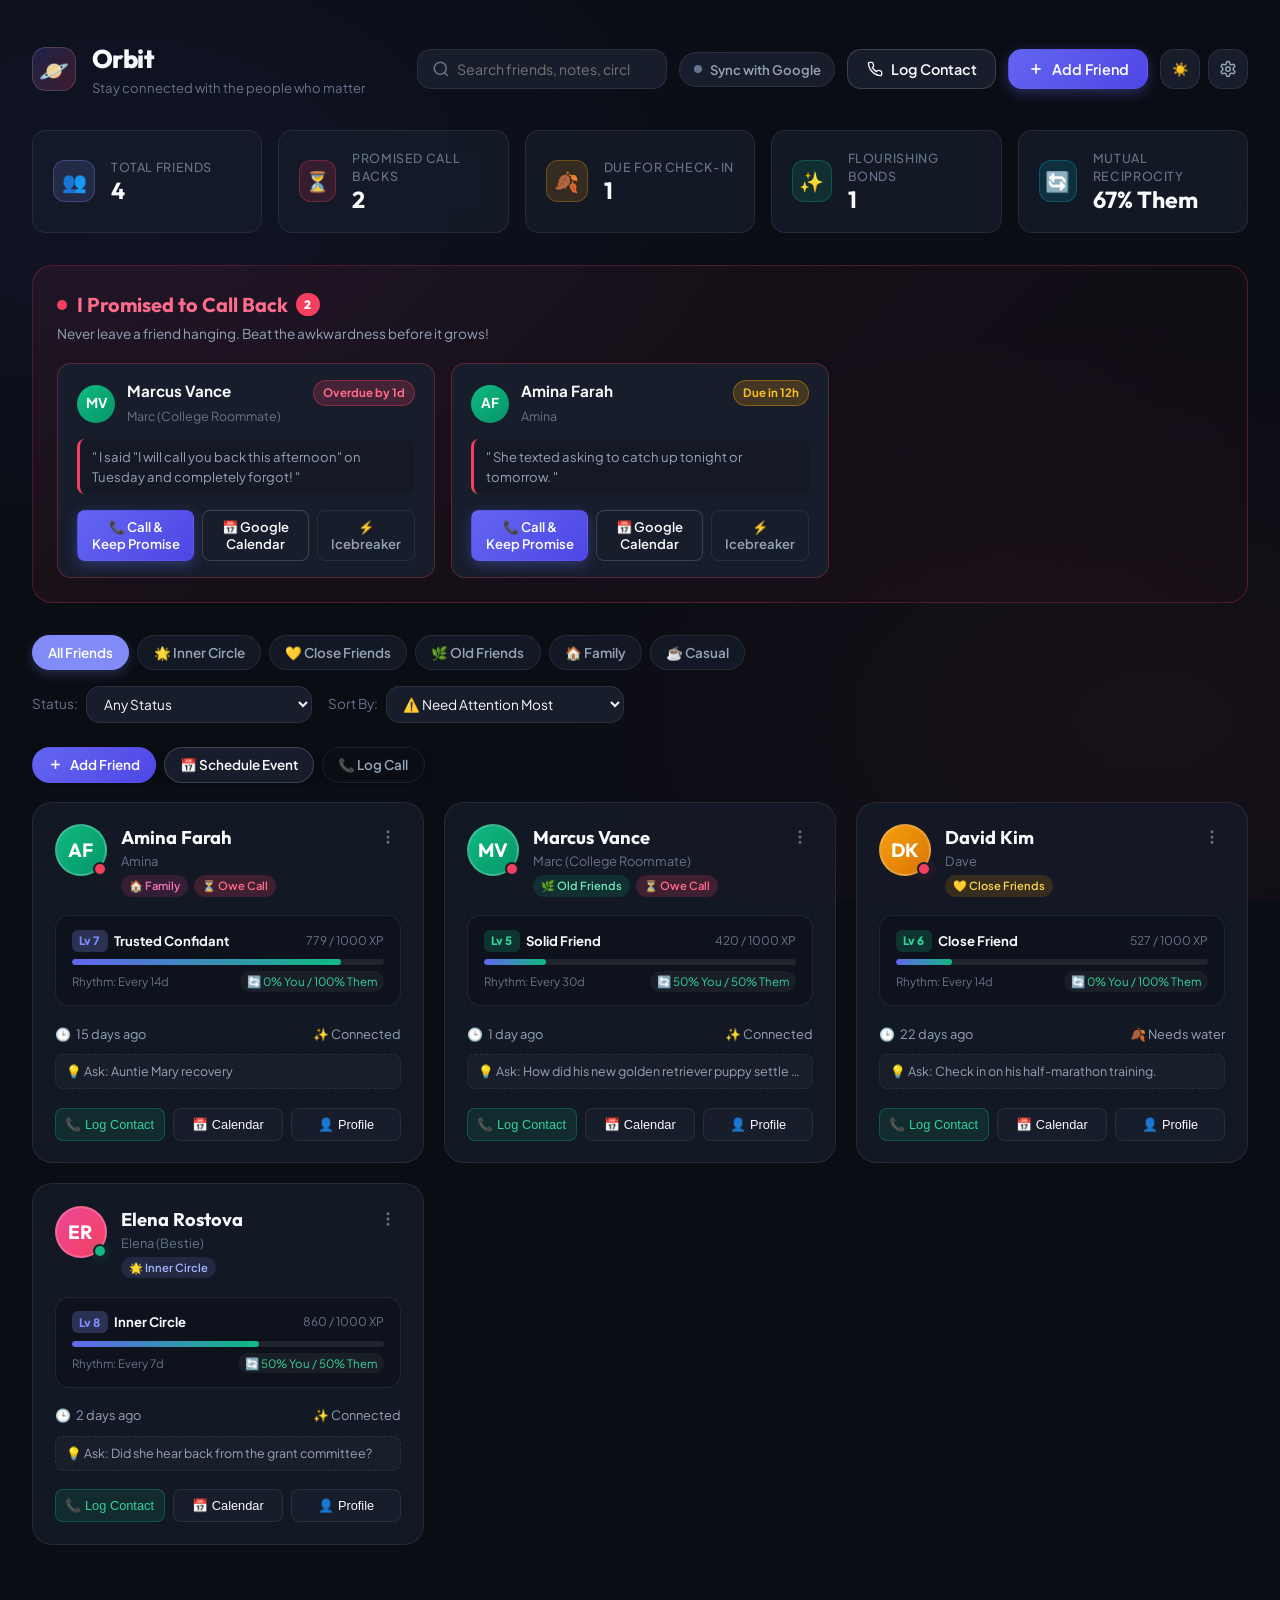
==== index.html @ 09eb6428 "feat: add Google Calendar scheduling, quick action bar, and mobile edge safe-area padding" ====
<!DOCTYPE html>
<html lang="en">
<head>
  <meta charset="UTF-8">
  <meta name="viewport" content="width=device-width, initial-scale=1.0, maximum-scale=1.0, user-scalable=no, viewport-fit=cover">
  <title>Orbit - Social Circle & Connection Tracker</title>
  
  <!-- PWA & Android Meta Tags -->
  <meta name="theme-color" content="#121622">
  <meta name="mobile-web-app-capable" content="yes">
  <meta name="application-name" content="Orbit">
  <meta name="apple-mobile-web-app-capable" content="yes">
  <meta name="apple-mobile-web-app-status-bar-style" content="black-translucent">
  <meta name="format-detection" content="telephone=no">
  <link rel="manifest" href="manifest.json">
  <link rel="icon" type="image/png" sizes="192x192" href="icons/icon-192.png">
  <link rel="apple-touch-icon" href="icons/icon-192.png">

  <!-- Google Identity Services SDK -->
  <script src="https://accounts.google.com/gsi/client" async defer></script>

  <link rel="stylesheet" href="styles.css">
  <link rel="preconnect" href="https://fonts.googleapis.com">
  <link rel="preconnect" href="https://fonts.gstatic.com" crossorigin>
  <link href="https://fonts.googleapis.com/css2?family=Plus+Jakarta+Sans:wght@400;500;600;700;800&family=Outfit:wght@500;600;700;800&display=swap" rel="stylesheet">
</head>
<body class="theme-dark">
  <div id="app" class="app-container">
    
    <!-- TOP HEADER -->
    <header class="app-header">
      <div class="header-brand">
        <div class="brand-logo">
          <span class="logo-orbit-ring"></span>
          <span class="logo-core">🪐</span>
        </div>
        <div class="brand-text">
          <h1>Orbit</h1>
          <p class="tagline">Stay connected with the people who matter</p>
        </div>
      </div>

      <div class="header-actions">
        <div class="search-box">
          <svg class="search-icon" width="18" height="18" viewBox="0 0 24 24" fill="none" stroke="currentColor" stroke-width="2"><circle cx="11" cy="11" r="8"/><path d="m21 21-4.35-4.35"/></svg>
          <input type="text" id="searchInput" placeholder="Search friends, notes, circles...">
          <button id="clearSearchBtn" class="clear-search-btn" title="Clear search" style="display:none;">&times;</button>
        </div>

        <button id="googleSyncPill" class="google-sync-pill" title="Google Account Cloud Sync">
          <span id="syncStatusDot" class="sync-dot dot-disconnected"></span>
          <img id="syncUserAvatar" class="sync-avatar" style="display:none;" alt="User">
          <span id="syncStatusText">Sync with Google</span>
        </button>

        <button id="quickLogBtn" class="btn btn-secondary">
          <svg width="16" height="16" viewBox="0 0 24 24" fill="none" stroke="currentColor" stroke-width="2"><path d="M22 16.92v3a2 2 0 0 1-2.18 2 19.79 19.79 0 0 1-8.63-3.07 19.5 19.5 0 0 1-6-6 19.79 19.79 0 0 1-3.07-8.67A2 2 0 0 1 4.11 2h3a2 2 0 0 1 2 1.72 12.84 12.84 0 0 0 .7 2.81 2 2 0 0 1-.45 2.11L8.09 9.91a16 16 0 0 0 6 6l1.27-1.27a2 2 0 0 1 2.11-.45 12.84 12.84 0 0 0 2.81.7A2 2 0 0 1 22 16.92z"/></svg>
          <span>Log Contact</span>
        </button>

        <button id="addContactBtn" class="btn btn-primary">
          <svg width="16" height="16" viewBox="0 0 24 24" fill="none" stroke="currentColor" stroke-width="2.5"><line x1="12" y1="5" x2="12" y2="19"></line><line x1="5" y1="12" x2="19" y2="12"></line></svg>
          <span>Add Friend</span>
        </button>

        <div class="header-tools">
          <button id="themeToggleBtn" class="icon-btn" title="Toggle Dark/Light Mode">
            <span id="themeIcon">☀️</span>
          </button>
          <button id="dataSettingsBtn" class="icon-btn" title="Backup / Restore">
            <svg width="18" height="18" viewBox="0 0 24 24" fill="none" stroke="currentColor" stroke-width="2"><path d="M12.22 2h-.44a2 2 0 0 0-2 2v.18a2 2 0 0 1-1 1.73l-.43.25a2 2 0 0 1-2 0l-.15-.08a2 2 0 0 0-2.73.73l-.22.38a2 2 0 0 0 .73 2.73l.15.1a2 2 0 0 1 1 1.72v.51a2 2 0 0 1-1 1.74l-.15.09a2 2 0 0 0-.73 2.73l.22.38a2 2 0 0 0 2.73.73l.15-.08a2 2 0 0 1 2 0l.43.25a2 2 0 0 1 1 1.73V20a2 2 0 0 0 2 2h.44a2 2 0 0 0 2-2v-.18a2 2 0 0 1 1-1.73l.43-.25a2 2 0 0 1 2 0l.15.08a2 2 0 0 0 2.73-.73l.22-.39a2 2 0 0 0-.73-2.73l-.15-.08a2 2 0 0 1-1-1.74v-.5a2 2 0 0 1 1-1.74l.15-.09a2 2 0 0 0 .73-2.73l-.22-.38a2 2 0 0 0-2.73-.73l-.15.08a2 2 0 0 1-2 0l-.43-.25a2 2 0 0 1-1-1.73V4a2 2 0 0 0-2-2z"/><circle cx="12" cy="12" r="3"/></svg>
          </button>
        </div>
      </div>
    </header>

    <!-- ANDROID INSTALL PWA BANNER -->
    <div id="androidInstallBanner" class="android-install-banner" style="display:none;">
      <div class="banner-left">
        <img src="icons/icon-96.png" class="install-icon" alt="Orbit">
        <div class="install-text">
          <strong>Install Orbit on Android</strong>
          <span>Seamless access, callback notifications & Google Sync</span>
        </div>
      </div>
      <div class="banner-actions">
        <button id="btnInstallApp" class="btn btn-sm btn-primary">Install App</button>
        <button id="btnDismissInstall" class="dismiss-install-btn">&times;</button>
      </div>
    </div>

    <!-- OFFLINE STATUS INDICATOR BANNER -->
    <div id="offlineIndicatorBanner" class="offline-status-banner" style="display:none;">
      <span>⚡ Offline Mode — Changes are saved locally on your device and will sync when reconnected.</span>
    </div>

    <!-- NOTIFICATION ACCESS PERMISSION BANNER -->
    <div id="notificationPermissionBanner" class="notification-prompt-banner" style="display:none;">
      <div class="banner-left">
        <span class="bell-icon">🔔</span>
        <div class="install-text">
          <strong>Enable Callback Reminders</strong>
          <span>Get notified when you promised to call a friend back so you never lose touch</span>
        </div>
      </div>
      <div class="banner-actions">
        <button id="btnGrantNotifications" class="btn btn-sm btn-primary">Enable Notifications</button>
        <button id="btnDismissNotifications" class="dismiss-install-btn">&times;</button>
      </div>
    </div>

    <!-- DASHBOARD STATS ROW -->
    <section class="stats-overview">
      <div class="stat-card" data-filter="all">
        <div class="stat-icon circle-purple">👥</div>
        <div class="stat-info">
          <span class="stat-label">Total Friends</span>
          <span class="stat-value" id="statTotalContacts">0</span>
        </div>
      </div>

      <div class="stat-card stat-alert" id="statCardOweCall" data-filter="owe_call">
        <div class="stat-icon circle-rose">⏳</div>
        <div class="stat-info">
          <span class="stat-label">Promised Call Backs</span>
          <span class="stat-value" id="statPromisedCalls">0</span>
        </div>
      </div>

      <div class="stat-card" id="statCardNeedWater" data-filter="needs_water">
        <div class="stat-icon circle-amber">🍂</div>
        <div class="stat-info">
          <span class="stat-label">Due for Check-in</span>
          <span class="stat-value" id="statNeedsCheckin">0</span>
        </div>
      </div>

      <div class="stat-card" data-filter="strong">
        <div class="stat-icon circle-green">✨</div>
        <div class="stat-info">
          <span class="stat-label">Flourishing Bonds</span>
          <span class="stat-value" id="statFlourishing">0</span>
        </div>
      </div>

      <div class="stat-card" data-filter="two_way">
        <div class="stat-icon circle-cyan">🔄</div>
        <div class="stat-info">
          <span class="stat-label">Mutual Reciprocity</span>
          <span class="stat-value" id="statReciprocityScore">0%</span>
        </div>
      </div>
    </section>

    <!-- URGENT CALLBACK BANNER / REMINDER DECK -->
    <section id="promisedCallsDeck" class="promised-calls-section" style="display:none;">
      <div class="section-badge-header">
        <div class="badge-title">
          <span class="badge-pulse"></span>
          <h2>I Promised to Call Back <span class="badge-count" id="promisedCountBadge">0</span></h2>
        </div>
        <p class="badge-hint">Never leave a friend hanging. Beat the awkwardness before it grows!</p>
      </div>
      <div id="promisedCallsList" class="promised-cards-grid">
        <!-- Rendered dynamically -->
      </div>
    </section>

    <!-- FILTER & CONTROL TOOLBAR -->
    <section class="toolbar-section">
      <div class="circles-tabs" id="circlesTabs">
        <button class="circle-tab active" data-circle="all">All Friends</button>
        <button class="circle-tab" data-circle="inner">🌟 Inner Circle</button>
        <button class="circle-tab" data-circle="close">💛 Close Friends</button>
        <button class="circle-tab" data-circle="old">🌿 Old Friends</button>
        <button class="circle-tab" data-circle="family">🏠 Family</button>
        <button class="circle-tab" data-circle="casual">☕ Casual</button>
      </div>

      <div class="toolbar-filters">
        <div class="filter-dropdown-wrap">
          <label for="statusFilterSelect">Status:</label>
          <select id="statusFilterSelect">
            <option value="all">Any Status</option>
            <option value="owe_call">⏳ Owe a Call</option>
            <option value="cooling">🍂 Cooling Down / Overdue</option>
            <option value="thriving">✨ Flourishing / Active</option>
            <option value="they_reached_out">📥 They Reached Out Last</option>
          </select>
        </div>

        <div class="filter-dropdown-wrap">
          <label for="sortSelect">Sort By:</label>
          <select id="sortSelect">
            <option value="urgency">⚠️ Need Attention Most</option>
            <option value="level_desc">🏆 Highest Connection Level</option>
            <option value="level_asc">🌱 Growing Bonds (Lowest Lv)</option>
            <option value="recent">🕒 Recently Contacted</option>
            <option value="name">🔤 Alphabetical (A-Z)</option>
          </select>
        </div>
      </div>
    </section>

    <!-- MOBILE QUICK ACTIONS: Direct 1-tap friend creation & calendar scheduling -->
    <div class="mobile-quick-action-bar">
      <button id="mobileActionAddFriend" class="btn btn-primary btn-action-pill">
        <svg width="15" height="15" viewBox="0 0 24 24" fill="none" stroke="currentColor" stroke-width="2.5"><line x1="12" y1="5" x2="12" y2="19"></line><line x1="5" y1="12" x2="19" y2="12"></line></svg>
        <span>Add Friend</span>
      </button>
      <button id="mobileActionCalendar" class="btn btn-secondary btn-action-pill">
        <span>📅 Schedule Event</span>
      </button>
      <button id="mobileActionQuickLog" class="btn btn-ghost btn-action-pill">
        <span>📞 Log Call</span>
      </button>
    </div>

    <!-- MAIN CONTACTS GRID -->
    <main class="contacts-main">
      <div id="contactsGrid" class="contacts-grid">
        <!-- Contact cards injected by JS -->
      </div>

      <div id="emptyState" class="empty-state" style="display:none;">
        <div class="empty-illustration">🪐</div>
        <h3 id="emptyStateTitle">No contacts found</h3>
        <p id="emptyStateMsg">Try adjusting your search or circle filter, or add a new friend to start tracking your circle!</p>
        <button class="btn btn-primary" id="emptyAddBtn">Add First Friend</button>
      </div>
    </main>

  </div><!-- /app-container -->

  <!-- MODAL: ADD / EDIT CONTACT -->
  <div id="contactModal" class="modal-backdrop" style="display:none;">
    <div class="modal-card">
      <div class="modal-handle"></div>
      <div class="modal-header">
        <h3 id="contactModalTitle">Add New Friend</h3>
        <button class="modal-close-btn" data-close="contactModal">&times;</button>
      </div>
      <form id="contactForm" class="modal-body">
        <input type="hidden" id="editContactId">

        <div class="form-row">
          <div class="form-group flex-2">
            <label for="formName">Full Name *</label>
            <input type="text" id="formName" required placeholder="e.g. Alex Morgan">
          </div>
          <div class="form-group flex-1">
            <label for="formNickname">Nickname / Tag</label>
            <input type="text" id="formNickname" placeholder="e.g. Al, College buddy">
          </div>
        </div>

        <div class="form-row">
          <div class="form-group flex-1">
            <label for="formPhone">Phone Number</label>
            <input type="tel" id="formPhone" placeholder="e.g. +1 555-0192">
          </div>
          <div class="form-group flex-1">
            <label for="formEmail">Email</label>
            <input type="email" id="formEmail" placeholder="e.g. alex@example.com">
          </div>
        </div>

        <div class="form-row">
          <div class="form-group flex-1">
            <label for="formCircle">Social Circle Tier</label>
            <select id="formCircle">
              <option value="inner">🌟 Inner Circle (Very close)</option>
              <option value="close" selected>💛 Close Friends (Regular)</option>
              <option value="old">🌿 Old Friends (Don't lose touch!)</option>
              <option value="family">🏠 Family / Kin</option>
              <option value="casual">☕ Casual / Community</option>
            </select>
          </div>
          <div class="form-group flex-1">
            <label for="formCadence">Desired Contact Rhythm</label>
            <select id="formCadence">
              <option value="7">Every 7 Days (Weekly)</option>
              <option value="14" selected>Every 2 Weeks (Bi-weekly)</option>
              <option value="30">Every Month (30 Days)</option>
              <option value="60">Every 2 Months (60 Days)</option>
              <option value="90">Every Quarter (90 Days)</option>
              <option value="180">Twice a Year (180 Days)</option>
            </select>
          </div>
        </div>

        <div class="connection-leveler-box">
          <div class="leveler-header">
            <div>
              <span class="leveler-label">Connection Leveler (Initial Setup)</span>
              <p class="form-hint">Auto-levels up with each contact! You can also adjust it anytime.</p>
            </div>
            <div class="level-badge" id="formLevelBadge">Level 5: Solid Friend</div>
          </div>
          <div class="slider-row">
            <input type="range" id="formInitialLevel" min="1" max="10" value="5" step="1">
            <span class="slider-val" id="formLevelVal">Lv 5</span>
          </div>
        </div>

        <div class="form-group">
          <label for="formBirthday">Birthday (Optional)</label>
          <input type="date" id="formBirthday">
        </div>

        <div class="form-group">
          <label for="formNextTopics">Topics to Ask / Remember for Next Call</label>
          <input type="text" id="formNextTopics" placeholder="e.g. New puppy, wedding plans, how interview went">
        </div>

        <div class="form-group">
          <label for="formNotes">General Notes & Memories</label>
          <textarea id="formNotes" rows="2" placeholder="Where you met, shared memories, things they love..."></textarea>
        </div>

        <div class="modal-footer">
          <button type="button" class="btn btn-ghost" data-close="contactModal">Cancel</button>
          <button type="submit" class="btn btn-primary">Save Friend</button>
        </div>
      </form>
    </div>
  </div>

  <!-- MODAL: LOG INTERACTION -->
  <div id="interactionModal" class="modal-backdrop" style="display:none;">
    <div class="modal-card">
      <div class="modal-handle"></div>
      <div class="modal-header">
        <h3 id="interactionModalTitle">Log Connection</h3>
        <button class="modal-close-btn" data-close="interactionModal">&times;</button>
      </div>
      <form id="interactionForm" class="modal-body">
        <input type="hidden" id="logContactId">

        <div class="form-group" id="logContactPickerWrap">
          <label for="logContactSelect">Friend *</label>
          <select id="logContactSelect" required>
            <!-- Injected -->
          </select>
        </div>

        <div class="form-group">
          <label>Interaction Type</label>
          <div class="interaction-type-grid">
            <label class="type-pill selected">
              <input type="radio" name="interactionType" value="call" checked>
              <span class="type-icon">📞</span>
              <span class="type-text">Phone / Video Call</span>
              <span class="xp-tag">+25 XP</span>
            </label>
            <label class="type-pill">
              <input type="radio" name="interactionType" value="meetup">
              <span class="type-icon">☕</span>
              <span class="type-text">Met in Person</span>
              <span class="xp-tag">+35 XP</span>
            </label>
            <label class="type-pill">
              <input type="radio" name="interactionType" value="message">
              <span class="type-icon">💬</span>
              <span class="type-text">Text / Voice Note</span>
              <span class="xp-tag">+15 XP</span>
            </label>
            <label class="type-pill">
              <input type="radio" name="interactionType" value="promised_call">
              <span class="type-icon">⏳</span>
              <span class="type-text">I Promised to Call!</span>
              <span class="xp-tag alert-xp">Set Reminder</span>
            </label>
          </div>
        </div>

        <!-- Reciprocity Tracker: Who initiated? -->
        <div class="form-group reciprocity-selector-wrap" id="reciprocityFieldGroup">
          <label>Who reached out / initiated?</label>
          <div class="reciprocity-options">
            <label class="radio-card">
              <input type="radio" name="initiator" value="me" checked>
              <div class="radio-card-content">
                <span class="r-icon">🙋‍♂️</span>
                <span class="r-title">I Reached Out</span>
                <span class="r-desc">You called or initiated contact</span>
              </div>
            </label>
            <label class="radio-card special-card">
              <input type="radio" name="initiator" value="them">
              <div class="radio-card-content">
                <span class="r-icon">📥</span>
                <span class="r-title">They Contacted Me!</span>
                <span class="r-desc">They called/pinged you (+15 Bonus XP)</span>
              </div>
            </label>
          </div>
        </div>

        <!-- Promised callback deadline (shown if promised_call selected) -->
        <div class="form-group" id="promiseDeadlineContainer" style="display:none;">
          <label for="promisedDeadline">When did you promise to call back by?</label>
          <div class="deadline-presets">
            <button type="button" class="btn-preset" data-hours="4">Later Today (4 hrs)</button>
            <button type="button" class="btn-preset" data-hours="24">Tomorrow</button>
            <button type="button" class="btn-preset" data-hours="72">In 3 Days</button>
            <button type="button" class="btn-preset" data-hours="168">This Weekend</button>
          </div>
          <input type="datetime-local" id="promisedDeadline" class="mt-2">
        </div>

        <div class="form-row">
          <div class="form-group flex-1">
            <label for="interactionDate">Date & Time</label>
            <input type="datetime-local" id="interactionDate" required>
          </div>
          <div class="form-group flex-1">
            <label for="interactionMood">Vibe / Quality</label>
            <select id="interactionMood">
              <option value="great">🔥 Amazing & Energizing</option>
              <option value="good" selected>😊 Warm & Good</option>
              <option value="quick">⚡ Quick Check-in</option>
              <option value="deep">❤️ Deep & Heartfelt</option>
              <option value="missed">📵 Missed call / Left voicemail</option>
            </select>
          </div>
        </div>

        <div class="form-group">
          <label for="interactionSummary">What did you talk about?</label>
          <textarea id="interactionSummary" rows="2" placeholder="Life updates, shared laughs, what they are currently doing..."></textarea>
        </div>

        <div class="form-group">
          <label for="interactionNextTopics">Update: Topics to remember for next time</label>
          <input type="text" id="interactionNextTopics" placeholder="e.g. Ask how the road trip was">
        </div>

        <div class="modal-footer">
          <button type="button" class="btn btn-ghost" data-close="interactionModal">Cancel</button>
          <button type="submit" class="btn btn-primary" id="saveInteractionBtn">Save & Level Up</button>
        </div>
      </form>
    </div>
  </div>

  <!-- MODAL: AWKWARDNESS-BUSTER ICEBREAKER GENERATOR -->
  <div id="icebreakerModal" class="modal-backdrop" style="display:none;">
    <div class="modal-card modal-large">
      <div class="modal-handle"></div>
      <div class="modal-header">
        <div class="header-with-badge">
          <h3>Awkwardness-Buster</h3>
          <span class="modal-tag">Break the silence with zero weirdness</span>
        </div>
        <button class="modal-close-btn" data-close="icebreakerModal">&times;</button>
      </div>
      <div class="modal-body">
        <p class="icebreaker-intro">
          It happens to everyone: you said you'd call back, days or months slipped by, and now picking up the phone feels intimidating. 
          Use these proven, heartfelt, pressure-free scripts tailored for <strong id="icebreakerFriendName">your friend</strong> to reconnect effortlessly:
        </p>

        <div class="icebreaker-tabs">
          <button class="ice-tab active" data-scenario="forgot_call">😅 "I forgot to call back" (Honest & Humorous)</button>
          <button class="ice-tab" data-scenario="been_months">🌿 "It's been a minute" (Warm & Zero Pressure)</button>
          <button class="ice-tab" data-scenario="random_thought">💭 "Thought of you" (Casual)</button>
          <button class="ice-tab" data-scenario="catchup_call">☕ "Quick Catch-up Invite" (Concrete)</button>
        </div>

        <div class="script-cards-container" id="scriptCardsContainer">
          <!-- Dynamically populated scripts -->
        </div>

        <div class="quick-launch-actions" id="quickLaunchActions">
          <span class="launch-label">Reach out right now:</span>
          <a id="btnActionCall" href="#" class="btn btn-action-call">📞 Call Now</a>
          <a id="btnActionWhatsApp" href="#" target="_blank" class="btn btn-action-wa">💬 WhatsApp</a>
          <a id="btnActionSms" href="#" class="btn btn-action-sms">✉️ SMS</a>
        </div>
      </div>
    </div>
  </div>

  <!-- MODAL: CONTACT PROFILE & FULL HISTORY -->
  <div id="profileModal" class="modal-backdrop" style="display:none;">
    <div class="modal-card modal-large">
      <div class="modal-handle"></div>
      <div class="modal-header">
        <div class="profile-header-info">
          <div class="profile-avatar" id="profAvatar">AM</div>
          <div>
            <h2 id="profName">Friend Name</h2>
            <div class="prof-sub">
              <span id="profCircleBadge" class="circle-pill">Close Friends</span>
              <span id="profStatusBadge" class="status-pill">Connected</span>
            </div>
          </div>
        </div>
        <button class="modal-close-btn" data-close="profileModal">&times;</button>
      </div>

      <div class="modal-body profile-layout">
        <!-- Left Column: Metrics & Level Adjuster -->
        <div class="profile-sidebar">
          
          <!-- Connection Leveler Card -->
          <div class="leveler-panel">
            <div class="panel-header">
              <h4>Connection Leveler</h4>
              <span class="level-indicator-badge" id="profLevelBadge">Level 6</span>
            </div>
            
            <div class="level-bar-wrap">
              <div class="level-progress-bar">
                <div class="level-progress-fill" id="profProgressFill" style="width: 65%;"></div>
              </div>
              <div class="level-meta">
                <span id="profXpText">650 / 1000 XP</span>
                <span id="profLevelTitle">Close Friend</span>
              </div>
            </div>

            <!-- Manual Leveler Adjustment -->
            <div class="manual-adjust-box">
              <label for="profManualSlider">
                <span>Manual Level Adjustment:</span>
                <strong id="profManualSliderVal">Lv 6</strong>
              </label>
              <input type="range" id="profManualSlider" min="1" max="10" step="1" value="6">
              <button id="applyManualLevelBtn" class="btn btn-sm btn-secondary w-full mt-2">Update Connection Level</button>
            </div>

            <!-- Reciprocity Meter -->
            <div class="reciprocity-meter-box">
              <span class="rec-label">Mutual Reciprocity Balance</span>
              <div class="rec-split-bar">
                <div class="rec-user-fill" id="profRecUserFill" style="width:50%;" title="You initiated">50% You</div>
                <div class="rec-them-fill" id="profRecThemFill" style="width:50%;" title="They initiated">50% Them</div>
              </div>
              <p class="rec-caption" id="profRecCaption">Balanced two-way friendship!</p>
            </div>
          </div>

          <!-- Quick Details -->
          <div class="details-panel">
            <h4>Contact Details</h4>
            <div class="detail-item" id="profPhoneRow">
              <span class="d-icon">📞</span>
              <span id="profPhoneText">No phone</span>
            </div>
            <div class="detail-item" id="profEmailRow">
              <span class="d-icon">✉️</span>
              <span id="profEmailText">No email</span>
            </div>
            <div class="detail-item">
              <span class="d-icon">⏱️</span>
              <span>Cadence: <strong id="profCadenceText">Every 14 days</strong></span>
            </div>
            <div class="detail-item" id="profBirthdayRow">
              <span class="d-icon">🎂</span>
              <span id="profBirthdayText">None set</span>
            </div>
          </div>

          <!-- Things to Ask Next Time -->
          <div class="topics-panel">
            <h4>Next Call Reminders</h4>
            <div id="profNextTopicsBox" class="topics-bubble">
              Ask about their new puppy!
            </div>
          </div>
        </div>

        <!-- Right Column: Timeline & Log History -->
        <div class="profile-content">
          <div class="timeline-header">
            <h4>Interaction Timeline</h4>
            <div class="timeline-actions">
              <button id="profLogInterBtn" class="btn btn-sm btn-primary">+ Log Contact</button>
              <button id="profCalendarBtn" class="btn btn-sm btn-secondary">📅 Google Calendar</button>
              <button id="profIcebreakerBtn" class="btn btn-sm btn-secondary">⚡ Icebreaker</button>
              <button id="profEditBtn" class="btn btn-sm btn-ghost">✏️ Edit</button>
            </div>
          </div>

          <div class="timeline-list" id="profTimelineList">
            <!-- Timeline items injected -->
          </div>
        </div>
      </div>
    </div>
  </div>

  <!-- MODAL: DATA BACKUP / SETTINGS -->
  <div id="dataSettingsModal" class="modal-backdrop" style="display:none;">
    <div class="modal-card">
      <div class="modal-handle"></div>
      <div class="modal-header">
        <h3>Settings & Data Management</h3>
        <button class="modal-close-btn" data-close="dataSettingsModal">&times;</button>
      </div>
      <div class="modal-body settings-body">
        <div class="settings-group">
          <h4>Export & Backup</h4>
          <p class="text-sm">Download your entire social circle, contact history, and connection levels as a JSON file.</p>
          <button id="exportDataBtn" class="btn btn-secondary">
            <svg width="16" height="16" viewBox="0 0 24 24" fill="none" stroke="currentColor" stroke-width="2"><path d="M21 15v4a2 2 0 0 1-2 2H5a2 2 0 0 1-2-2v-4"/><polyline points="7 10 12 15 17 10"/><line x1="12" y1="15" x2="12" y2="3"/></svg>
            Export All Data (JSON)
          </button>
        </div>

        <div class="settings-group">
          <h4>Import & Restore</h4>
          <p class="text-sm">Restore your social circle from a previously exported backup file.</p>
          <input type="file" id="importFileInput" accept=".json" style="display:none;">
          <button id="importDataBtn" class="btn btn-secondary">
            <svg width="16" height="16" viewBox="0 0 24 24" fill="none" stroke="currentColor" stroke-width="2"><path d="M21 15v4a2 2 0 0 1-2 2H5a2 2 0 0 1-2-2v-4"/><polyline points="17 8 12 3 7 8"/><line x1="12" y1="3" x2="12" y2="15"/></svg>
            Import Data File
          </button>
        </div>

        <div class="settings-group notification-settings-card">
          <h4>Android & System Notifications</h4>
          <p class="text-sm">Never forget to call friends back. Orbit fires background reminders when promised callbacks are due or friendships need water.</p>
          
          <div class="notification-status-row">
            <span class="status-label">Notification Access:</span>
            <span id="notifStatusBadge" class="notif-badge badge-pending">Checking...</span>
          </div>

          <div class="notification-action-buttons">
            <button id="btnRequestNotifPermission" class="btn btn-secondary btn-sm">🔔 Request Notification Access</button>
            <button id="btnSendTestNotification" class="btn btn-secondary btn-sm">⚡ Send Test Notification</button>
            <button id="enableSoundBtn" class="btn btn-ghost btn-sm">🎵 Test Audio Chime</button>
          </div>
        </div>

        <div class="settings-group danger-zone">
          <h4>Reset Options</h4>
          <div class="danger-actions">
            <button id="loadSampleDataBtn" class="btn btn-ghost">🔄 Reload Sample Friends</button>
            <button id="clearAllDataBtn" class="btn btn-danger">⚠️ Wipe All Data</button>
          </div>
        </div>
      </div>
    </div>
  </div>

  <!-- MODAL: GOOGLE ACCOUNT SYNC -->
  <div id="googleSyncModal" class="modal-backdrop" style="display:none;">
    <div class="modal-card modal-large">
      <div class="modal-handle"></div>
      <div class="modal-header">
        <div class="header-with-badge">
          <h3>Google Account Cloud Sync</h3>
          <span class="modal-tag">Seamlessly sync friends, callbacks, and levels across PC and Android</span>
        </div>
        <button class="modal-close-btn" data-close="googleSyncModal">&times;</button>
      </div>
      <div class="modal-body google-sync-body">
        
        <!-- Warning for file:// origin with 1-click switch button -->
        <div id="fileOriginWarning" class="origin-warning-banner" style="display:none;">
          <div class="origin-warning-content">
            <span class="warn-icon">⚠️</span>
            <div>
              <strong>You are running Orbit in local file mode (<code>file://</code>)</strong>
              <p>Google Identity & real-time network sync require the local web server. Run <strong>launch.bat</strong> or click below to open via HTTP.</p>
            </div>
          </div>
          <a href="http://localhost:5000/" class="btn btn-sm btn-primary">🚀 Switch to http://localhost:5000/</a>
        </div>

        <!-- Connected Google Account Card (Shown when signed in / linked) -->
        <div id="googleAccountProfileCard" class="google-profile-card" style="display:none;">
          <img id="googleProfImg" src="icons/icon-96.png" alt="Google Profile" class="google-profile-img">
          <div class="google-profile-info">
            <h4 id="googleProfName">Bisrat</h4>
            <span id="googleProfEmail">user@gmail.com</span>
            <span class="sync-active-badge">🟢 Google Account Active & Synced</span>
          </div>
          <div class="profile-card-actions">
            <button id="btnSyncNowProfile" class="btn btn-sm btn-primary">🔄 Sync Now</button>
            <button id="btnGoogleDisconnect" class="btn btn-sm btn-ghost">Disconnect</button>
          </div>
        </div>

        <!-- SYNC METHOD 1: INSTANT GOOGLE ACCOUNT LINK (ZERO SETUP) -->
        <div id="googleLinkSection" class="sync-config-section">
          <div class="section-badge-tag">Method 1 (Instant — Zero Setup)</div>
          <h4>Link Your Google Account</h4>
          <p class="text-sm">Link your Google email to activate seamless cross-device identity and cloud backup:</p>
          
          <div class="form-row mt-2">
            <div class="form-group flex-2">
              <label for="googleAccountEmailInput">Your Google Email Address</label>
              <input type="email" id="googleAccountEmailInput" placeholder="e.g. yourname@gmail.com">
            </div>
            <div class="form-group flex-1" style="justify-content: flex-end;">
              <button id="btnLinkGoogleEmail" class="btn btn-primary w-full">⚡ Connect Google Account</button>
            </div>
          </div>
        </div>

        <!-- GOOGLE DRIVE 1-CLICK BACKUP & RESTORE -->
        <div class="sync-config-section">
          <div class="section-badge-tag">Cloud Backup & Restore</div>
          <h4>Google Drive Cloud Backup & Restore</h4>
          <p class="text-sm">Save your entire social circle, levels, and notes directly to Google Drive, or restore from a previous backup:</p>
          
          <div class="sync-drive-actions mt-2">
            <button id="btnExportToGoogleDrive" class="btn btn-secondary">
              <svg width="16" height="16" viewBox="0 0 24 24" fill="none" stroke="currentColor" stroke-width="2"><path d="M21 15v4a2 2 0 0 1-2 2H5a2 2 0 0 1-2-2v-4"/><polyline points="7 10 12 15 17 10"/><line x1="12" y1="15" x2="12" y2="3"/></svg>
              💾 Save Backup to Google Drive
            </button>
            
            <input type="file" id="googleDriveRestoreInput" accept=".json" style="display:none;">
            <button id="btnRestoreFromGoogleDrive" class="btn btn-secondary">
              <svg width="16" height="16" viewBox="0 0 24 24" fill="none" stroke="currentColor" stroke-width="2"><path d="M21 15v4a2 2 0 0 1-2 2H5a2 2 0 0 1-2-2v-4"/><polyline points="17 8 12 3 7 8"/><line x1="12" y1="3" x2="12" y2="15"/></svg>
              📥 Restore from Google Drive
            </button>

            <button id="btnSyncNowGlobal" class="btn btn-primary">🔄 Sync All Data</button>
          </div>
        </div>

        <!-- SYNC METHOD 2: REAL-TIME LOCAL WI-FI SYNC -->
        <div class="sync-config-section">
          <div class="section-badge-tag">Method 2 (Local Network)</div>
          <h4>Real-Time PC ⇄ Android Wi-Fi Sync</h4>
          <p class="text-sm">When your PC and Android phone are on the same Wi-Fi network, changes sync between both devices instantly.</p>
          
          <div class="wifi-sync-status-row">
            <span id="wifiSyncIndicator" class="wifi-dot dot-active"></span>
            <span id="wifiSyncStatusText">Checking local server status...</span>
          </div>

          <div class="wifi-sync-details mt-2">
            <div class="wifi-ip-badge highlight-badge" style="background: rgba(99, 102, 241, 0.15); border: 1px solid rgba(99, 102, 241, 0.4); padding: 12px; border-radius: 10px;">
              <div style="font-weight: 700; color: #a5b4fc; margin-bottom: 6px;">🚀 Instant Android App Link (Bypasses Firewall & Router Isolation):</div>
              <code id="androidHttpsUrl" style="font-size: 1.1rem; color: #38bdf8; word-break: break-all;">https://00193578f9cdd1.lhr.life</code>
              <div class="mt-2">
                <button type="button" id="btnCopyHttpsUrl" class="btn btn-xs btn-primary" onclick="navigator.clipboard.writeText('https://00193578f9cdd1.lhr.life'); alert('Copied mobile link to clipboard!');">📋 Copy Phone Link</button>
              </div>
            </div>
            <div class="wifi-ip-badge mt-2" style="font-size: 0.85rem; opacity: 0.75; padding: 6px 10px;">
              <span>📶 Local Wi-Fi Direct:</span>
              <code id="androidWifiSyncUrl">http://192.168.1.6:5000/</code>
            </div>
          </div>

          <div class="sync-action-row mt-2">
            <button id="btnForceWifiSync" class="btn btn-secondary btn-sm">🔄 Sync Data Now</button>
          </div>
        </div>

        <!-- SYNC METHOD 3: ADVANCED GOOGLE CLOUD OAUTH2 CLIENT -->
        <details class="sync-config-section setup-guide-box">
          <summary><strong>⚙️ Advanced: Automatic Google Drive AppData (OAuth 2.0 Client)</strong></summary>
          <p class="text-sm mt-2">For developers or users with a Google Cloud Developer OAuth Client ID for automated background Drive sync:</p>
          
          <div class="form-group mt-2">
            <label for="googleClientIdInput">Google OAuth Client ID</label>
            <input type="text" id="googleClientIdInput" placeholder="e.g. 1234567890-abcdefg.apps.googleusercontent.com">
          </div>

          <div class="sync-action-row">
            <button id="btnSaveClientId" class="btn btn-secondary">Save Client ID</button>
            <button id="btnGoogleConnect" class="btn btn-primary btn-google-brand">
              <svg width="18" height="18" viewBox="0 0 24 24"><path fill="#EA4335" d="M12 5c1.54 0 2.93.56 4.02 1.48l3.01-3.01C17.21 1.74 14.77 1 12 1 7.42 1 3.51 3.6 1.7 7.37l3.7 2.87C6.28 7.35 8.9 5 12 5z"/><path fill="#4285F4" d="M23.49 12.27c0-.79-.07-1.54-.19-2.27H12v4.51h6.47c-.29 1.48-1.14 2.73-2.4 3.58l3.7 2.87c2.16-1.99 3.72-4.94 3.72-8.69z"/><path fill="#FBBC05" d="M5.4 14.76c-.24-.72-.38-1.49-.38-2.26s.14-1.54.38-2.26L1.7 7.37C.62 9.53 0 11.96 0 14.5s.62 4.97 1.7 7.13l3.7-2.87z"/><path fill="#34A853" d="M12 23.5c3.24 0 5.95-1.08 7.93-2.91l-3.7-2.87c-1.08.72-2.45 1.16-4.23 1.16-3.1 0-5.72-2.35-6.6-5.24L1.7 16.5C3.51 20.27 7.42 23.5 12 23.5z"/></svg>
              <span>Sign in with Google OAuth</span>
            </button>
          </div>

          <div class="mt-2">
            <strong>Setup Steps:</strong>
            <ol class="guide-steps">
              <li>Open <a href="https://console.cloud.google.com/" target="_blank">Google Cloud Console</a>.</li>
              <li>Create a project, go to <strong>APIs & Services ➔ Credentials</strong>.</li>
              <li>Click <strong>Create Credentials ➔ OAuth Client ID</strong> (Web application).</li>
              <li>Under <em>Authorized JavaScript origins</em>, add <code>http://localhost:5000</code>.</li>
              <li>Paste the Client ID above!</li>
            </ol>
          </div>
        </details>

      </div>
  </div>

  <!-- MODAL: SCHEDULE PROGRAM / GOOGLE CALENDAR -->
  <div id="calendarModal" class="modal-backdrop" style="display:none;">
    <div class="modal-card">
      <div class="modal-handle"></div>
      <div class="modal-header">
        <div class="header-icon-title">
          <span class="modal-icon-badge">📅</span>
          <div>
            <h3>Schedule in Google Calendar</h3>
            <p class="modal-subtitle">Set dates, calls & meetup programs with friends</p>
          </div>
        </div>
        <button class="modal-close-btn" data-close="calendarModal">&times;</button>
      </div>
      <form id="calendarForm" class="modal-body">
        <div class="form-group">
          <label for="calFriendSelect">Friend *</label>
          <select id="calFriendSelect" required></select>
        </div>

        <div class="form-group">
          <label for="calEventTitle">Program / Event Title *</label>
          <input type="text" id="calEventTitle" required placeholder="e.g. Catch up call, Coffee, Lunch, Project sync">
        </div>

        <div class="form-row">
          <div class="form-group flex-1">
            <label for="calDateTime">Date & Time *</label>
            <input type="datetime-local" id="calDateTime" required>
          </div>
          <div class="form-group flex-1">
            <label for="calDuration">Duration</label>
            <select id="calDuration">
              <option value="15">15 Minutes (Quick catch-up)</option>
              <option value="30" selected>30 Minutes (Casual call)</option>
              <option value="60">1 Hour (Deep conversation)</option>
              <option value="90">1.5 Hours (Coffee / Lunch)</option>
              <option value="120">2 Hours (Dinner / Hangout)</option>
              <option value="240">Half Day (Trip / Program)</option>
            </select>
          </div>
        </div>

        <div class="form-group">
          <label for="calLocation">Location / Channel (Optional)</label>
          <input type="text" id="calLocation" placeholder="e.g. Phone Call, Google Meet, Cafe, Downtown">
        </div>

        <div class="form-group">
          <label for="calNotes">Agenda / Topics to Remember</label>
          <textarea id="calNotes" rows="2" placeholder="Topics to discuss, life updates, catch-up reminders..."></textarea>
        </div>

        <div class="calendar-sync-notice">
          <span>⚡ <strong>Direct Google Calendar Sync:</strong> Instantly opens in your Google Calendar app with date, time, and friend notes pre-filled!</span>
        </div>

        <div class="modal-footer">
          <button type="button" class="btn btn-ghost" data-close="calendarModal">Cancel</button>
          <button type="submit" class="btn btn-primary" id="btnSubmitCalendarEvent">
            <span>📅 Add to Google Calendar</span>
          </button>
        </div>
      </form>
    </div>
  </div>

  <!-- ANDROID MOBILE BOTTOM NAVIGATION BAR -->
  <nav class="mobile-bottom-nav">
    <button class="mobile-nav-item active" data-nav="circle">
      <span class="nav-icon">🪐</span>
      <span class="nav-label">Circle</span>
    </button>
    <button class="mobile-nav-item" data-nav="callbacks">
      <span class="nav-icon">⏳</span>
      <span class="nav-label">Callbacks</span>
      <span class="nav-badge" id="navPromisedBadge" style="display:none;">0</span>
    </button>
    <button class="mobile-nav-item mobile-fab-item" id="mobileFabAdd" title="Add Contact">
      <div class="fab-circle">➕</div>
      <span class="nav-label fab-label">Add Friend</span>
    </button>
    <button class="mobile-nav-item" data-nav="calendar" id="mobileNavCalendar">
      <span class="nav-icon">📅</span>
      <span class="nav-label">Calendar</span>
    </button>
    <button class="mobile-nav-item" data-nav="settings">
      <span class="nav-icon">⚙️</span>
      <span class="nav-label">Settings</span>
    </button>
  </nav>

  <!-- TOAST NOTIFICATION CONTAINER -->
  <div id="toastContainer" class="toast-container"></div>

  <!-- SCRIPTS -->
  <script src="google-sync.js"></script>
  <script src="app.js"></script>
</body>
</html>
---- styles.css ----
/* ==========================================================================
   ORBIT - SOCIAL CIRCLE & CONNECTION TRACKER
   Design System & Styling
   ========================================================================== */

:root {
  /* Dark Theme Palette (Default) */
  --bg-primary: #0a0d14;
  --bg-secondary: #121622;
  --bg-card: rgba(22, 28, 42, 0.75);
  --bg-card-hover: rgba(30, 38, 58, 0.85);
  --bg-card-solid: #171d2b;
  --bg-input: #1a2233;
  --bg-modal: #131826;
  
  --border-subtle: rgba(255, 255, 255, 0.08);
  --border-highlight: rgba(255, 255, 255, 0.16);
  --border-focus: #6366f1;

  --text-primary: #f8fafc;
  --text-secondary: #94a3b8;
  --text-muted: #64748b;
  --text-inverse: #0f172a;

  /* Accent Colors */
  --accent-purple: #818cf8;
  --accent-purple-glow: rgba(129, 140, 248, 0.25);
  --accent-rose: #f43f5e;
  --accent-rose-glow: rgba(244, 63, 94, 0.25);
  --accent-amber: #f59e0b;
  --accent-amber-glow: rgba(245, 158, 11, 0.25);
  --accent-emerald: #10b981;
  --accent-emerald-glow: rgba(16, 185, 129, 0.25);
  --accent-cyan: #06b6d4;
  --accent-cyan-glow: rgba(6, 182, 212, 0.25);

  /* Radius & Shadows */
  --radius-sm: 8px;
  --radius-md: 14px;
  --radius-lg: 20px;
  --radius-full: 9999px;

  --shadow-sm: 0 2px 8px rgba(0, 0, 0, 0.2);
  --shadow-md: 0 8px 24px rgba(0, 0, 0, 0.35);
  --shadow-lg: 0 16px 40px rgba(0, 0, 0, 0.5);
  --shadow-glow: 0 0 20px var(--accent-purple-glow);

  --font-heading: 'Outfit', -apple-system, BlinkMacSystemFont, "Segoe UI", Roboto, sans-serif;
  --font-body: 'Plus Jakarta Sans', -apple-system, BlinkMacSystemFont, "Segoe UI", Roboto, sans-serif;
}

/* Light Theme Overrides */
body.theme-light {
  --bg-primary: #f8fafc;
  --bg-secondary: #ffffff;
  --bg-card: rgba(255, 255, 255, 0.9);
  --bg-card-hover: #ffffff;
  --bg-card-solid: #ffffff;
  --bg-input: #f1f5f9;
  --bg-modal: #ffffff;

  --border-subtle: rgba(0, 0, 0, 0.08);
  --border-highlight: rgba(0, 0, 0, 0.16);
  --border-focus: #4f46e5;

  --text-primary: #0f172a;
  --text-secondary: #475569;
  --text-muted: #94a3b8;
  --text-inverse: #ffffff;

  --shadow-sm: 0 2px 6px rgba(0, 0, 0, 0.05);
  --shadow-md: 0 8px 20px rgba(0, 0, 0, 0.08);
  --shadow-lg: 0 16px 36px rgba(0, 0, 0, 0.12);
}

/* Base Reset */
*, *::before, *::after {
  box-sizing: border-box;
  margin: 0;
  padding: 0;
}

body {
  font-family: var(--font-body);
  background-color: var(--bg-primary);
  color: var(--text-primary);
  line-height: 1.5;
  min-height: 100vh;
  -webkit-font-smoothing: antialiased;
  background-image: 
    radial-gradient(at 10% 20%, rgba(99, 102, 241, 0.08) 0px, transparent 40%),
    radial-gradient(at 90% 80%, rgba(244, 63, 94, 0.06) 0px, transparent 40%);
  background-attachment: fixed;
}

/* Container */
.app-container {
  max-width: 1320px;
  margin: 0 auto;
  padding: 1.5rem 2rem 4rem;
}

/* Buttons */
.btn {
  display: inline-flex;
  align-items: center;
  justify-content: center;
  gap: 0.5rem;
  font-family: var(--font-body);
  font-size: 0.9rem;
  font-weight: 600;
  padding: 0.65rem 1.15rem;
  border-radius: var(--radius-md);
  border: 1px solid transparent;
  cursor: pointer;
  transition: all 0.2s cubic-bezier(0.16, 1, 0.3, 1);
  text-decoration: none;
}

.btn-primary {
  background: linear-gradient(135deg, #6366f1 0%, #4f46e5 100%);
  color: #ffffff;
  box-shadow: 0 4px 14px rgba(99, 102, 241, 0.35);
}
.btn-primary:hover {
  transform: translateY(-1px);
  box-shadow: 0 6px 20px rgba(99, 102, 241, 0.5);
}

.btn-secondary {
  background: var(--bg-card-solid);
  color: var(--text-primary);
  border: 1px solid var(--border-highlight);
}
.btn-secondary:hover {
  background: var(--bg-input);
  border-color: var(--accent-purple);
  transform: translateY(-1px);
}

.btn-ghost {
  background: transparent;
  color: var(--text-secondary);
  border: 1px solid var(--border-subtle);
}
.btn-ghost:hover {
  background: var(--border-subtle);
  color: var(--text-primary);
}

.btn-danger {
  background: rgba(244, 63, 94, 0.15);
  color: #ff4d6d;
  border: 1px solid rgba(244, 63, 94, 0.3);
}
.btn-danger:hover {
  background: var(--accent-rose);
  color: #fff;
}

.btn-sm {
  padding: 0.45rem 0.8rem;
  font-size: 0.82rem;
  border-radius: var(--radius-sm);
}

.icon-btn {
  display: inline-flex;
  align-items: center;
  justify-content: center;
  width: 40px;
  height: 40px;
  border-radius: var(--radius-md);
  border: 1px solid var(--border-subtle);
  background: var(--bg-card-solid);
  color: var(--text-secondary);
  cursor: pointer;
  transition: all 0.2s ease;
}
.icon-btn:hover {
  color: var(--text-primary);
  border-color: var(--border-highlight);
  background: var(--bg-input);
}

/* ==========================================================================
   HEADER
   ========================================================================== */
.app-header {
  display: flex;
  align-items: center;
  justify-content: space-between;
  gap: 1.5rem;
  padding: 1rem 0 2rem;
  flex-wrap: wrap;
}

.header-brand {
  display: flex;
  align-items: center;
  gap: 1rem;
}

.brand-logo {
  position: relative;
  width: 44px;
  height: 44px;
  display: flex;
  align-items: center;
  justify-content: center;
  background: linear-gradient(135deg, rgba(99, 102, 241, 0.2), rgba(244, 63, 94, 0.2));
  border: 1px solid rgba(255, 255, 255, 0.15);
  border-radius: 14px;
}

.logo-core {
  font-size: 1.5rem;
  z-index: 1;
}

.brand-text h1 {
  font-family: var(--font-heading);
  font-size: 1.6rem;
  font-weight: 800;
  letter-spacing: -0.02em;
  background: linear-gradient(135deg, #ffffff 0%, #cbd5e1 100%);
  -webkit-background-clip: text;
  -webkit-text-fill-color: transparent;
}

body.theme-light .brand-text h1 {
  background: linear-gradient(135deg, #0f172a 0%, #334155 100%);
  -webkit-background-clip: text;
  -webkit-text-fill-color: transparent;
}

.brand-text .tagline {
  font-size: 0.82rem;
  color: var(--text-muted);
}

.header-actions {
  display: flex;
  align-items: center;
  gap: 0.75rem;
  flex-wrap: wrap;
}

.search-box {
  position: relative;
  display: flex;
  align-items: center;
}

.search-icon {
  position: absolute;
  left: 0.9rem;
  color: var(--text-muted);
  pointer-events: none;
}

.search-box input {
  padding: 0.65rem 2.2rem 0.65rem 2.4rem;
  background: var(--bg-card-solid);
  border: 1px solid var(--border-subtle);
  border-radius: var(--radius-md);
  color: var(--text-primary);
  font-family: var(--font-body);
  font-size: 0.88rem;
  width: 250px;
  transition: all 0.2s ease;
}

.search-box input:focus {
  outline: none;
  border-color: var(--border-focus);
  box-shadow: 0 0 0 3px rgba(99, 102, 241, 0.2);
  width: 290px;
}

.clear-search-btn {
  position: absolute;
  right: 0.6rem;
  background: none;
  border: none;
  color: var(--text-muted);
  font-size: 1.2rem;
  cursor: pointer;
  padding: 0 0.3rem;
}
.clear-search-btn:hover {
  color: var(--text-primary);
}

.header-tools {
  display: flex;
  gap: 0.5rem;
}

/* ==========================================================================
   STATS OVERVIEW
   ========================================================================== */
.stats-overview {
  display: grid;
  grid-template-columns: repeat(auto-fit, minmax(200px, 1fr));
  gap: 1rem;
  margin-bottom: 2rem;
}

.stat-card {
  display: flex;
  align-items: center;
  gap: 1rem;
  background: var(--bg-card);
  backdrop-filter: blur(12px);
  border: 1px solid var(--border-subtle);
  border-radius: var(--radius-md);
  padding: 1.1rem 1.25rem;
  cursor: pointer;
  transition: all 0.2s cubic-bezier(0.16, 1, 0.3, 1);
}

.stat-card:hover {
  border-color: var(--border-highlight);
  transform: translateY(-2px);
  box-shadow: var(--shadow-sm);
}

.stat-card.active-filter {
  border-color: var(--accent-purple);
  background: var(--bg-card-hover);
}

.stat-icon {
  width: 42px;
  height: 42px;
  border-radius: 12px;
  display: flex;
  align-items: center;
  justify-content: center;
  font-size: 1.25rem;
}

.circle-purple { background: rgba(129, 140, 248, 0.15); border: 1px solid rgba(129, 140, 248, 0.3); }
.circle-rose { background: rgba(244, 63, 94, 0.15); border: 1px solid rgba(244, 63, 94, 0.3); }
.circle-amber { background: rgba(245, 158, 11, 0.15); border: 1px solid rgba(245, 158, 11, 0.3); }
.circle-green { background: rgba(16, 185, 129, 0.15); border: 1px solid rgba(16, 185, 129, 0.3); }
.circle-cyan { background: rgba(6, 182, 212, 0.15); border: 1px solid rgba(6, 182, 212, 0.3); }

.stat-info {
  display: flex;
  flex-direction: column;
}

.stat-label {
  font-size: 0.78rem;
  font-weight: 500;
  color: var(--text-muted);
  text-transform: uppercase;
  letter-spacing: 0.05em;
}

.stat-value {
  font-family: var(--font-heading);
  font-size: 1.45rem;
  font-weight: 700;
  color: var(--text-primary);
  line-height: 1.2;
}

/* ==========================================================================
   PROMISED CALLS DECK / URGENT CALLBACK BANNER
   ========================================================================== */
.promised-calls-section {
  background: linear-gradient(135deg, rgba(244, 63, 94, 0.08) 0%, rgba(225, 29, 72, 0.02) 100%);
  border: 1px solid rgba(244, 63, 94, 0.25);
  border-radius: var(--radius-lg);
  padding: 1.5rem;
  margin-bottom: 2rem;
  position: relative;
  overflow: hidden;
}

.section-badge-header {
  margin-bottom: 1.2rem;
}

.badge-title {
  display: flex;
  align-items: center;
  gap: 0.6rem;
}

.badge-pulse {
  width: 10px;
  height: 10px;
  background-color: var(--accent-rose);
  border-radius: 50%;
  box-shadow: 0 0 0 0 rgba(244, 63, 94, 0.7);
  animation: pulse-ring 2s infinite;
}

@keyframes pulse-ring {
  0% { transform: scale(0.95); box-shadow: 0 0 0 0 rgba(244, 63, 94, 0.7); }
  70% { transform: scale(1); box-shadow: 0 0 0 10px rgba(244, 63, 94, 0); }
  100% { transform: scale(0.95); box-shadow: 0 0 0 0 rgba(244, 63, 94, 0); }
}

.badge-title h2 {
  font-family: var(--font-heading);
  font-size: 1.25rem;
  font-weight: 700;
  color: #ff6b8b;
  display: flex;
  align-items: center;
  gap: 0.5rem;
}

.badge-count {
  background: var(--accent-rose);
  color: #fff;
  font-size: 0.75rem;
  font-weight: 800;
  padding: 0.15rem 0.55rem;
  border-radius: var(--radius-full);
}

.badge-hint {
  font-size: 0.85rem;
  color: var(--text-secondary);
  margin-top: 0.25rem;
}

.promised-cards-grid {
  display: grid;
  grid-template-columns: repeat(auto-fill, minmax(320px, 1fr));
  gap: 1rem;
}

.promised-card {
  background: var(--bg-card-solid);
  border: 1px solid rgba(244, 63, 94, 0.3);
  border-radius: var(--radius-md);
  padding: 1rem 1.2rem;
  display: flex;
  flex-direction: column;
  gap: 0.75rem;
  transition: transform 0.2s ease, border-color 0.2s ease;
}

.promised-card:hover {
  transform: translateY(-2px);
  border-color: var(--accent-rose);
}

.promised-card-top {
  display: flex;
  justify-content: space-between;
  align-items: flex-start;
}

.promised-friend-info {
  display: flex;
  align-items: center;
  gap: 0.75rem;
}

.avatar-mini {
  width: 38px;
  height: 38px;
  border-radius: 50%;
  display: flex;
  align-items: center;
  justify-content: center;
  font-weight: 700;
  font-size: 0.85rem;
  color: #ffffff;
}

.friend-name-sub h4 {
  font-size: 0.95rem;
  font-weight: 700;
  color: var(--text-primary);
}

.friend-name-sub span {
  font-size: 0.78rem;
  color: var(--text-muted);
}

.due-pill {
  font-size: 0.72rem;
  font-weight: 700;
  padding: 0.2rem 0.55rem;
  border-radius: var(--radius-full);
  display: inline-flex;
  align-items: center;
  gap: 0.3rem;
}

.due-overdue {
  background: rgba(244, 63, 94, 0.2);
  color: #ff6b8b;
  border: 1px solid rgba(244, 63, 94, 0.4);
}

.due-today {
  background: rgba(245, 158, 11, 0.2);
  color: #fbbf24;
  border: 1px solid rgba(245, 158, 11, 0.4);
}

.due-future {
  background: rgba(99, 102, 241, 0.2);
  color: #a5b4fc;
  border: 1px solid rgba(99, 102, 241, 0.4);
}

.promised-note {
  font-size: 0.82rem;
  color: var(--text-secondary);
  background: rgba(0, 0, 0, 0.15);
  padding: 0.5rem 0.75rem;
  border-radius: var(--radius-sm);
  border-left: 3px solid var(--accent-rose);
}

.promised-actions {
  display: flex;
  align-items: center;
  gap: 0.5rem;
  margin-top: 0.25rem;
}

/* ==========================================================================
   TOOLBAR & FILTERS
   ========================================================================== */
.toolbar-section {
  display: flex;
  align-items: center;
  justify-content: space-between;
  gap: 1rem;
  margin-bottom: 1.5rem;
  flex-wrap: wrap;
}

.circles-tabs {
  display: flex;
  gap: 0.5rem;
  flex-wrap: wrap;
}

.circle-tab {
  background: var(--bg-card);
  border: 1px solid var(--border-subtle);
  color: var(--text-secondary);
  font-family: var(--font-body);
  font-size: 0.84rem;
  font-weight: 600;
  padding: 0.5rem 0.95rem;
  border-radius: var(--radius-full);
  cursor: pointer;
  transition: all 0.2s ease;
}

.circle-tab:hover {
  background: var(--bg-card-hover);
  color: var(--text-primary);
  border-color: var(--border-highlight);
}

.circle-tab.active {
  background: var(--accent-purple);
  color: #ffffff;
  border-color: var(--accent-purple);
  box-shadow: 0 4px 12px var(--accent-purple-glow);
}

.toolbar-filters {
  display: flex;
  gap: 1rem;
  align-items: center;
  flex-wrap: wrap;
}

.filter-dropdown-wrap {
  display: flex;
  align-items: center;
  gap: 0.5rem;
  font-size: 0.85rem;
  color: var(--text-muted);
}

.filter-dropdown-wrap select {
  background: var(--bg-card-solid);
  border: 1px solid var(--border-subtle);
  color: var(--text-primary);
  font-family: var(--font-body);
  font-size: 0.85rem;
  padding: 0.5rem 0.8rem;
  border-radius: var(--radius-md);
  cursor: pointer;
}

.filter-dropdown-wrap select:focus {
  outline: none;
  border-color: var(--border-focus);
}

/* ==========================================================================
   CONTACT CARDS GRID
   ========================================================================== */
.contacts-grid {
  display: grid;
  grid-template-columns: repeat(auto-fill, minmax(360px, 1fr));
  gap: 1.25rem;
}

.contact-card {
  background: var(--bg-card);
  backdrop-filter: blur(14px);
  border: 1px solid var(--border-subtle);
  border-radius: var(--radius-lg);
  padding: 1.35rem;
  display: flex;
  flex-direction: column;
  justify-content: space-between;
  gap: 1.15rem;
  position: relative;
  transition: all 0.25s cubic-bezier(0.16, 1, 0.3, 1);
}

.contact-card:hover {
  transform: translateY(-3px);
  border-color: var(--border-highlight);
  box-shadow: var(--shadow-md);
}

/* Card Header */
.contact-header {
  display: flex;
  align-items: flex-start;
  gap: 0.9rem;
  position: relative;
}

.avatar-wrapper {
  position: relative;
}

.avatar {
  width: 52px;
  height: 52px;
  border-radius: 50%;
  display: flex;
  align-items: center;
  justify-content: center;
  font-family: var(--font-heading);
  font-size: 1.2rem;
  font-weight: 700;
  color: #ffffff;
  border: 2px solid rgba(255, 255, 255, 0.2);
}

.status-dot {
  position: absolute;
  bottom: 0;
  right: 0;
  width: 14px;
  height: 14px;
  border-radius: 50%;
  border: 2px solid var(--bg-card-solid);
}

.status-thriving { background-color: var(--accent-emerald); box-shadow: 0 0 8px var(--accent-emerald-glow); }
.status-due { background-color: var(--accent-amber); box-shadow: 0 0 8px var(--accent-amber-glow); }
.status-cooling { background-color: var(--accent-rose); box-shadow: 0 0 8px var(--accent-rose-glow); }
.status-owe { background-color: #f43f5e; animation: pulse-ring 2s infinite; }

.contact-info {
  flex: 1;
  min-width: 0;
}

.contact-name-row {
  display: flex;
  align-items: baseline;
  gap: 0.5rem;
}

.contact-name {
  font-family: var(--font-heading);
  font-size: 1.15rem;
  font-weight: 700;
  color: var(--text-primary);
  white-space: nowrap;
  overflow: hidden;
  text-overflow: ellipsis;
}

.contact-nickname {
  font-size: 0.8rem;
  color: var(--text-muted);
}

.contact-tags {
  display: flex;
  gap: 0.4rem;
  margin-top: 0.25rem;
  flex-wrap: wrap;
}

.circle-badge {
  font-size: 0.7rem;
  font-weight: 600;
  padding: 0.15rem 0.5rem;
  border-radius: var(--radius-full);
  background: rgba(255, 255, 255, 0.08);
  color: var(--text-secondary);
}

.badge-inner { background: rgba(129, 140, 248, 0.15); color: #a5b4fc; }
.badge-close { background: rgba(245, 158, 11, 0.15); color: #fcd34d; }
.badge-old { background: rgba(16, 185, 129, 0.15); color: #6ee7b7; }
.badge-family { background: rgba(236, 72, 153, 0.15); color: #f472b6; }
.badge-casual { background: rgba(6, 182, 212, 0.15); color: #67e8f9; }

.card-top-action {
  background: none;
  border: none;
  color: var(--text-muted);
  cursor: pointer;
  padding: 0.25rem;
  border-radius: 6px;
  transition: all 0.2s ease;
}
.card-top-action:hover {
  color: var(--text-primary);
  background: var(--border-subtle);
}

/* ==========================================================================
   CONNECTION LEVELER VISUALIZER
   ========================================================================== */
.connection-leveler-display {
  background: rgba(0, 0, 0, 0.2);
  border: 1px solid var(--border-subtle);
  border-radius: var(--radius-md);
  padding: 0.85rem 1rem;
}

.leveler-top {
  display: flex;
  align-items: center;
  justify-content: space-between;
  margin-bottom: 0.45rem;
}

.level-tag {
  display: flex;
  align-items: center;
  gap: 0.4rem;
  font-size: 0.82rem;
  font-weight: 700;
  color: var(--text-primary);
}

.level-number-pill {
  font-size: 0.72rem;
  padding: 0.15rem 0.45rem;
  border-radius: 6px;
  font-weight: 800;
  letter-spacing: 0.02em;
}

/* Level color gradient assignments */
.lvl-1, .lvl-2 { background: #334155; color: #94a3b8; }
.lvl-3, .lvl-4 { background: rgba(6, 182, 212, 0.2); color: #22d3ee; }
.lvl-5, .lvl-6 { background: rgba(16, 185, 129, 0.2); color: #34d399; }
.lvl-7, .lvl-8 { background: rgba(129, 140, 248, 0.25); color: #818cf8; }
.lvl-9, .lvl-10 { background: linear-gradient(135deg, #f59e0b, #ec4899); color: #ffffff; }

.xp-counter {
  font-size: 0.75rem;
  color: var(--text-muted);
}

.progress-track {
  height: 6px;
  background: rgba(255, 255, 255, 0.08);
  border-radius: var(--radius-full);
  overflow: hidden;
  position: relative;
}

.progress-bar-fill {
  height: 100%;
  border-radius: var(--radius-full);
  transition: width 0.4s cubic-bezier(0.16, 1, 0.3, 1);
  background: linear-gradient(90deg, #6366f1, #10b981);
}

.leveler-sub {
  display: flex;
  align-items: center;
  justify-content: space-between;
  font-size: 0.72rem;
  color: var(--text-muted);
  margin-top: 0.4rem;
}

.reciprocity-pill {
  display: inline-flex;
  align-items: center;
  gap: 0.3rem;
  padding: 0.1rem 0.45rem;
  border-radius: var(--radius-full);
  background: rgba(255, 255, 255, 0.05);
}

.rec-they-initiated {
  color: #34d399;
}

/* Card Body Content */
.contact-body {
  display: flex;
  flex-direction: column;
  gap: 0.65rem;
}

.contact-meta-row {
  display: flex;
  align-items: center;
  justify-content: space-between;
  font-size: 0.8rem;
  color: var(--text-secondary);
}

.meta-item {
  display: flex;
  align-items: center;
  gap: 0.35rem;
}

.topics-preview {
  font-size: 0.78rem;
  color: var(--text-secondary);
  background: rgba(255, 255, 255, 0.03);
  border: 1px dashed var(--border-subtle);
  border-radius: var(--radius-sm);
  padding: 0.45rem 0.65rem;
  display: flex;
  align-items: center;
  gap: 0.4rem;
}

.topics-preview span {
  white-space: nowrap;
  overflow: hidden;
  text-overflow: ellipsis;
}

/* Card Actions Footer */
.card-actions {
  display: flex;
  gap: 0.5rem;
  align-items: center;
}

.btn-card-action {
  flex: 1;
  font-size: 0.8rem;
  padding: 0.5rem 0.6rem;
  background: var(--bg-card-solid);
  border: 1px solid var(--border-subtle);
  border-radius: var(--radius-sm);
  color: var(--text-primary);
  display: inline-flex;
  align-items: center;
  justify-content: center;
  gap: 0.35rem;
  cursor: pointer;
  transition: all 0.15s ease;
}

.btn-card-action:hover {
  background: var(--border-subtle);
  border-color: var(--border-highlight);
}

.btn-card-icebreaker {
  background: rgba(129, 140, 248, 0.12);
  border-color: rgba(129, 140, 248, 0.3);
  color: #a5b4fc;
}
.btn-card-icebreaker:hover {
  background: var(--accent-purple);
  color: #fff;
}

.btn-card-call {
  background: rgba(16, 185, 129, 0.12);
  border-color: rgba(16, 185, 129, 0.3);
  color: #34d399;
}
.btn-card-call:hover {
  background: var(--accent-emerald);
  color: #fff;
}

/* ==========================================================================
   MODALS & BACKDROPS
   ========================================================================== */
.modal-backdrop {
  position: fixed;
  inset: 0;
  background: rgba(0, 0, 0, 0.75);
  backdrop-filter: blur(8px);
  display: flex;
  align-items: center;
  justify-content: center;
  padding: 1.5rem;
  z-index: 1000;
  animation: modal-fade-in 0.2s ease;
}

@keyframes modal-fade-in {
  from { opacity: 0; }
  to { opacity: 1; }
}

.modal-handle {
  display: none;
}

.modal-card {
  background: var(--bg-modal);
  border: 1px solid var(--border-highlight);
  border-radius: var(--radius-lg);
  width: 100%;
  max-width: 580px;
  max-height: 90vh;
  display: flex;
  flex-direction: column;
  overflow: hidden;
  box-shadow: var(--shadow-lg);
  animation: modal-slide-up 0.25s cubic-bezier(0.16, 1, 0.3, 1);
}

.modal-large {
  max-width: 820px;
}

@keyframes modal-slide-up {
  from { transform: translateY(20px) scale(0.97); opacity: 0; }
  to { transform: translateY(0) scale(1); opacity: 1; }
}

.modal-header {
  padding: 1.25rem 1.5rem;
  border-bottom: 1px solid var(--border-subtle);
  display: flex;
  align-items: center;
  justify-content: space-between;
}

.modal-header h3 {
  font-family: var(--font-heading);
  font-size: 1.25rem;
  font-weight: 700;
}

.modal-close-btn {
  background: none;
  border: none;
  color: var(--text-muted);
  font-size: 1.6rem;
  line-height: 1;
  cursor: pointer;
  padding: 0 0.3rem;
  transition: color 0.15s ease;
}
.modal-close-btn:hover {
  color: var(--text-primary);
}

.modal-body {
  padding: 1.5rem;
  overflow-y: auto;
  display: flex;
  flex-direction: column;
  gap: 1.15rem;
}

.modal-footer {
  display: flex;
  justify-content: flex-end;
  gap: 0.75rem;
  padding-top: 1rem;
  border-top: 1px solid var(--border-subtle);
  margin-top: 0.5rem;
}

/* Form Controls */
.form-row {
  display: flex;
  gap: 1rem;
}

.flex-1 { flex: 1; }
.flex-2 { flex: 2; }

.form-group {
  display: flex;
  flex-direction: column;
  gap: 0.4rem;
}

.form-group label {
  font-size: 0.82rem;
  font-weight: 600;
  color: var(--text-secondary);
}

.form-group input,
.form-group select,
.form-group textarea {
  background: var(--bg-input);
  border: 1px solid var(--border-subtle);
  border-radius: var(--radius-sm);
  padding: 0.65rem 0.85rem;
  color: var(--text-primary);
  font-family: var(--font-body);
  font-size: 0.9rem;
  transition: all 0.2s ease;
}

.form-group input:focus,
.form-group select:focus,
.form-group textarea:focus {
  outline: none;
  border-color: var(--border-focus);
  box-shadow: 0 0 0 3px rgba(99, 102, 241, 0.2);
}

.form-hint {
  font-size: 0.75rem;
  color: var(--text-muted);
}

/* Connection Leveler Setup in Form */
.connection-leveler-box {
  background: rgba(99, 102, 241, 0.08);
  border: 1px solid rgba(99, 102, 241, 0.25);
  border-radius: var(--radius-md);
  padding: 1rem 1.15rem;
  display: flex;
  flex-direction: column;
  gap: 0.75rem;
}

.leveler-header {
  display: flex;
  justify-content: space-between;
  align-items: flex-start;
}

.leveler-label {
  font-size: 0.88rem;
  font-weight: 700;
  color: var(--text-primary);
}

.level-badge {
  font-size: 0.8rem;
  font-weight: 700;
  padding: 0.2rem 0.65rem;
  border-radius: var(--radius-full);
  background: var(--accent-purple);
  color: #fff;
}

.slider-row {
  display: flex;
  align-items: center;
  gap: 1rem;
}

.slider-row input[type="range"],
.manual-adjust-box input[type="range"] {
  flex: 1;
  accent-color: var(--accent-purple);
  cursor: pointer;
}

.slider-val {
  font-family: var(--font-heading);
  font-weight: 800;
  font-size: 1.1rem;
  color: var(--text-primary);
  min-width: 45px;
  text-align: right;
}

/* Interaction Type Grid */
.interaction-type-grid {
  display: grid;
  grid-template-columns: repeat(2, 1fr);
  gap: 0.65rem;
}

.type-pill {
  display: flex;
  align-items: center;
  gap: 0.5rem;
  padding: 0.75rem 0.85rem;
  background: var(--bg-card-solid);
  border: 1px solid var(--border-subtle);
  border-radius: var(--radius-md);
  cursor: pointer;
  position: relative;
  transition: all 0.2s ease;
}

.type-pill input {
  display: none;
}

.type-pill:hover {
  border-color: var(--border-highlight);
  background: var(--bg-input);
}

.type-pill.selected {
  border-color: var(--accent-purple);
  background: rgba(99, 102, 241, 0.15);
}

.type-pill .type-icon {
  font-size: 1.2rem;
}

.type-pill .type-text {
  font-size: 0.82rem;
  font-weight: 600;
  color: var(--text-primary);
  flex: 1;
}

.type-pill .xp-tag {
  font-size: 0.7rem;
  font-weight: 800;
  color: #34d399;
  background: rgba(16, 185, 129, 0.15);
  padding: 0.15rem 0.4rem;
  border-radius: 4px;
}

.type-pill .alert-xp {
  color: #ff6b8b;
  background: rgba(244, 63, 94, 0.15);
}

/* Reciprocity Radio Selection */
.reciprocity-options {
  display: grid;
  grid-template-columns: repeat(2, 1fr);
  gap: 0.75rem;
}

.radio-card {
  display: flex;
  align-items: flex-start;
  padding: 0.8rem;
  background: var(--bg-card-solid);
  border: 1px solid var(--border-subtle);
  border-radius: var(--radius-md);
  cursor: pointer;
  transition: all 0.2s ease;
}

.radio-card input {
  display: none;
}

.radio-card.selected {
  border-color: var(--accent-purple);
  background: rgba(99, 102, 241, 0.12);
}

.radio-card.special-card.selected {
  border-color: var(--accent-emerald);
  background: rgba(16, 185, 129, 0.12);
}

.radio-card-content {
  display: flex;
  flex-direction: column;
}

.r-icon {
  font-size: 1.1rem;
  margin-bottom: 0.2rem;
}

.r-title {
  font-size: 0.85rem;
  font-weight: 700;
  color: var(--text-primary);
}

.r-desc {
  font-size: 0.72rem;
  color: var(--text-muted);
}

/* Deadline presets */
.deadline-presets {
  display: flex;
  gap: 0.5rem;
  flex-wrap: wrap;
}

.btn-preset {
  background: var(--bg-card-solid);
  border: 1px solid var(--border-subtle);
  color: var(--text-secondary);
  font-size: 0.78rem;
  padding: 0.35rem 0.65rem;
  border-radius: var(--radius-sm);
  cursor: pointer;
}
.btn-preset:hover {
  background: var(--bg-input);
  color: var(--text-primary);
}

.mt-2 { margin-top: 0.5rem; }
.w-full { width: 100%; }

/* ==========================================================================
   ICEBREAKER GENERATOR MODAL
   ========================================================================== */
.header-with-badge {
  display: flex;
  flex-direction: column;
  gap: 0.2rem;
}

.modal-tag {
  font-size: 0.8rem;
  color: var(--text-muted);
}

.icebreaker-intro {
  font-size: 0.88rem;
  color: var(--text-secondary);
  line-height: 1.5;
}

.icebreaker-tabs {
  display: flex;
  gap: 0.5rem;
  overflow-x: auto;
  padding-bottom: 0.5rem;
}

.ice-tab {
  white-space: nowrap;
  background: var(--bg-card-solid);
  border: 1px solid var(--border-subtle);
  color: var(--text-secondary);
  font-family: var(--font-body);
  font-size: 0.82rem;
  font-weight: 600;
  padding: 0.45rem 0.85rem;
  border-radius: var(--radius-full);
  cursor: pointer;
  transition: all 0.2s ease;
}

.ice-tab.active {
  background: var(--accent-purple);
  color: #ffffff;
  border-color: var(--accent-purple);
}

.script-cards-container {
  display: flex;
  flex-direction: column;
  gap: 0.85rem;
}

.script-card {
  background: var(--bg-card-solid);
  border: 1px solid var(--border-subtle);
  border-radius: var(--radius-md);
  padding: 1rem 1.15rem;
  display: flex;
  flex-direction: column;
  gap: 0.65rem;
  position: relative;
  transition: border-color 0.2s ease;
}

.script-card:hover {
  border-color: var(--border-highlight);
}

.script-header {
  display: flex;
  justify-content: space-between;
  align-items: center;
}

.script-tone {
  font-size: 0.78rem;
  font-weight: 700;
  text-transform: uppercase;
  letter-spacing: 0.05em;
  color: var(--accent-purple);
}

.script-text {
  font-size: 0.9rem;
  color: var(--text-primary);
  line-height: 1.55;
  background: rgba(0, 0, 0, 0.2);
  padding: 0.75rem 1rem;
  border-radius: var(--radius-sm);
  border-left: 3px solid var(--accent-purple);
}

.script-footer {
  display: flex;
  justify-content: flex-end;
}

.quick-launch-actions {
  display: flex;
  align-items: center;
  gap: 0.75rem;
  padding-top: 1rem;
  border-top: 1px solid var(--border-subtle);
  flex-wrap: wrap;
}

.launch-label {
  font-size: 0.82rem;
  font-weight: 600;
  color: var(--text-muted);
}

.btn-action-call {
  background: rgba(16, 185, 129, 0.15);
  color: #34d399;
  border: 1px solid rgba(16, 185, 129, 0.3);
}
.btn-action-call:hover { background: var(--accent-emerald); color: #fff; }

.btn-action-wa {
  background: rgba(37, 211, 102, 0.15);
  color: #25d366;
  border: 1px solid rgba(37, 211, 102, 0.3);
}
.btn-action-wa:hover { background: #25d366; color: #fff; }

.btn-action-sms {
  background: rgba(6, 182, 212, 0.15);
  color: #22d3ee;
  border: 1px solid rgba(6, 182, 212, 0.3);
}
.btn-action-sms:hover { background: var(--accent-cyan); color: #fff; }

/* ==========================================================================
   PROFILE & FULL HISTORY MODAL
   ========================================================================== */
.profile-header-info {
  display: flex;
  align-items: center;
  gap: 1rem;
}

.profile-avatar {
  width: 56px;
  height: 56px;
  border-radius: 50%;
  background: linear-gradient(135deg, #6366f1, #ec4899);
  color: #fff;
  font-family: var(--font-heading);
  font-size: 1.35rem;
  font-weight: 800;
  display: flex;
  align-items: center;
  justify-content: center;
}

.prof-sub {
  display: flex;
  gap: 0.5rem;
  margin-top: 0.2rem;
}

.circle-pill, .status-pill {
  font-size: 0.72rem;
  font-weight: 700;
  padding: 0.15rem 0.55rem;
  border-radius: var(--radius-full);
}

.profile-layout {
  display: grid;
  grid-template-columns: 280px 1fr;
  gap: 1.5rem;
}

.profile-sidebar {
  display: flex;
  flex-direction: column;
  gap: 1.25rem;
}

.leveler-panel, .details-panel, .topics-panel {
  background: var(--bg-card-solid);
  border: 1px solid var(--border-subtle);
  border-radius: var(--radius-md);
  padding: 1rem;
}

.panel-header {
  display: flex;
  justify-content: space-between;
  align-items: center;
  margin-bottom: 0.75rem;
}

.panel-header h4, .details-panel h4, .topics-panel h4, .timeline-header h4 {
  font-family: var(--font-heading);
  font-size: 0.95rem;
  font-weight: 700;
  color: var(--text-primary);
}

.level-indicator-badge {
  font-size: 0.75rem;
  font-weight: 800;
  padding: 0.15rem 0.5rem;
  border-radius: 6px;
  background: var(--accent-purple);
  color: #fff;
}

.level-bar-wrap {
  margin-bottom: 1rem;
}

.level-progress-bar {
  height: 8px;
  background: rgba(255, 255, 255, 0.08);
  border-radius: var(--radius-full);
  overflow: hidden;
  margin-bottom: 0.35rem;
}

.level-progress-fill {
  height: 100%;
  border-radius: var(--radius-full);
  background: linear-gradient(90deg, #6366f1, #34d399);
}

.level-meta {
  display: flex;
  justify-content: space-between;
  font-size: 0.75rem;
  color: var(--text-muted);
}

.manual-adjust-box {
  background: rgba(0, 0, 0, 0.15);
  border-radius: var(--radius-sm);
  padding: 0.75rem;
  margin-bottom: 1rem;
}

.manual-adjust-box label {
  display: flex;
  justify-content: space-between;
  font-size: 0.78rem;
  color: var(--text-secondary);
  margin-bottom: 0.4rem;
}

.reciprocity-meter-box {
  display: flex;
  flex-direction: column;
  gap: 0.4rem;
}

.rec-label {
  font-size: 0.75rem;
  color: var(--text-muted);
  font-weight: 600;
}

.rec-split-bar {
  height: 18px;
  border-radius: var(--radius-full);
  display: flex;
  overflow: hidden;
  font-size: 0.65rem;
  font-weight: 800;
  line-height: 18px;
  text-align: center;
}

.rec-user-fill {
  background: #6366f1;
  color: #fff;
  transition: width 0.3s ease;
}

.rec-them-fill {
  background: #10b981;
  color: #fff;
  transition: width 0.3s ease;
}

.rec-caption {
  font-size: 0.72rem;
  color: var(--text-secondary);
  font-style: italic;
}

.detail-item {
  display: flex;
  align-items: center;
  gap: 0.5rem;
  font-size: 0.82rem;
  color: var(--text-secondary);
  margin-top: 0.5rem;
}

.topics-bubble {
  font-size: 0.84rem;
  color: var(--text-primary);
  background: rgba(129, 140, 248, 0.08);
  border-left: 3px solid var(--accent-purple);
  padding: 0.65rem 0.85rem;
  border-radius: var(--radius-sm);
  margin-top: 0.5rem;
}

/* Timeline */
.timeline-header {
  display: flex;
  justify-content: space-between;
  align-items: center;
  margin-bottom: 1rem;
}

.timeline-actions {
  display: flex;
  gap: 0.4rem;
}

.timeline-list {
  display: flex;
  flex-direction: column;
  gap: 0.85rem;
  position: relative;
}

.timeline-list::before {
  content: '';
  position: absolute;
  top: 10px;
  bottom: 10px;
  left: 17px;
  width: 2px;
  background: var(--border-subtle);
}

.timeline-card {
  position: relative;
  display: flex;
  gap: 1rem;
  align-items: flex-start;
}

.timeline-dot {
  width: 36px;
  height: 36px;
  border-radius: 50%;
  background: var(--bg-card-solid);
  border: 2px solid var(--border-highlight);
  display: flex;
  align-items: center;
  justify-content: center;
  font-size: 1rem;
  z-index: 1;
}

.timeline-body {
  flex: 1;
  background: var(--bg-card-solid);
  border: 1px solid var(--border-subtle);
  border-radius: var(--radius-md);
  padding: 0.85rem 1rem;
}

.timeline-meta {
  display: flex;
  justify-content: space-between;
  align-items: center;
  margin-bottom: 0.25rem;
}

.timeline-title {
  font-size: 0.85rem;
  font-weight: 700;
  color: var(--text-primary);
}

.timeline-time {
  font-size: 0.75rem;
  color: var(--text-muted);
}

.timeline-note {
  font-size: 0.82rem;
  color: var(--text-secondary);
  line-height: 1.5;
}

.timeline-badge-reciprocity {
  display: inline-block;
  margin-top: 0.35rem;
  font-size: 0.68rem;
  font-weight: 700;
  color: #34d399;
  background: rgba(16, 185, 129, 0.12);
  padding: 0.1rem 0.4rem;
  border-radius: 4px;
}

/* ==========================================================================
   SETTINGS & DATA BACKUP MODAL
   ========================================================================== */
.settings-body {
  gap: 1.5rem;
}

.settings-group {
  display: flex;
  flex-direction: column;
  gap: 0.45rem;
  padding-bottom: 1.25rem;
  border-bottom: 1px solid var(--border-subtle);
}

.settings-group h4 {
  font-family: var(--font-heading);
  font-size: 0.95rem;
  font-weight: 700;
}

.text-sm {
  font-size: 0.82rem;
  color: var(--text-muted);
}

.danger-zone {
  border-bottom: none;
}

.danger-zone h4 {
  color: #ff4d6d;
}

.danger-actions {
  display: flex;
  gap: 0.75rem;
  margin-top: 0.5rem;
}

/* ==========================================================================
   EMPTY STATE & TOASTS
   ========================================================================== */
.empty-state {
  text-align: center;
  padding: 4rem 1.5rem;
  background: var(--bg-card);
  border: 1px dashed var(--border-subtle);
  border-radius: var(--radius-lg);
  display: flex;
  flex-direction: column;
  align-items: center;
  gap: 0.75rem;
  max-width: 480px;
  margin: 2rem auto;
}

.empty-illustration {
  font-size: 3rem;
  margin-bottom: 0.5rem;
}

.empty-state h3 {
  font-family: var(--font-heading);
  font-size: 1.25rem;
  font-weight: 700;
}

.empty-state p {
  font-size: 0.88rem;
  color: var(--text-muted);
  margin-bottom: 0.5rem;
}

.toast-container {
  position: fixed;
  bottom: 24px;
  right: 24px;
  display: flex;
  flex-direction: column;
  gap: 0.6rem;
  z-index: 2000;
  pointer-events: none;
}

.toast {
  pointer-events: auto;
  background: var(--bg-card-solid);
  border: 1px solid var(--border-highlight);
  color: var(--text-primary);
  padding: 0.8rem 1.2rem;
  border-radius: var(--radius-md);
  box-shadow: var(--shadow-lg);
  font-size: 0.88rem;
  display: flex;
  align-items: center;
  gap: 0.6rem;
  animation: toast-in 0.3s cubic-bezier(0.16, 1, 0.3, 1);
}

.toast-success { border-left: 4px solid var(--accent-emerald); }
.toast-info { border-left: 4px solid var(--accent-purple); }
.toast-warning { border-left: 4px solid var(--accent-amber); }
.toast-error { border-left: 4px solid var(--accent-rose); }

@keyframes toast-in {
  from { transform: translateX(100%); opacity: 0; }
  to { transform: translateX(0); opacity: 1; }
}

/* ==========================================================================
   RESPONSIVE DESIGN
   ========================================================================== */
@media (max-width: 900px) {
  .app-container {
    padding: 1rem 1rem 3rem;
  }
  .profile-layout {
    grid-template-columns: 1fr;
  }
  .header-actions {
    width: 100%;
    justify-content: space-between;
  }
  .search-box input {
    width: 100%;
  }
  .search-box input:focus {
    width: 100%;
  }
}

@media (max-width: 600px) {
  .form-row, .reciprocity-options, .interaction-type-grid {
    grid-template-columns: 1fr;
    flex-direction: column;
  }
  .contacts-grid {
    grid-template-columns: 1fr;
  }
  .app-container {
    padding-bottom: 5.5rem; /* Space for Android bottom nav */
  }
}

/* ==========================================================================
   GOOGLE CLOUD SYNC UI
   ========================================================================== */
.google-sync-pill {
  display: inline-flex;
  align-items: center;
  gap: 0.5rem;
  background: var(--bg-card-solid);
  border: 1px solid var(--border-subtle);
  color: var(--text-secondary);
  font-family: var(--font-body);
  font-size: 0.82rem;
  font-weight: 600;
  padding: 0.5rem 0.85rem;
  border-radius: var(--radius-full);
  cursor: pointer;
  transition: all 0.2s cubic-bezier(0.16, 1, 0.3, 1);
}

.google-sync-pill:hover {
  background: var(--bg-card-hover);
  border-color: var(--border-highlight);
  color: var(--text-primary);
}

.google-sync-pill.connected {
  border-color: rgba(16, 185, 129, 0.35);
  background: rgba(16, 185, 129, 0.08);
  color: var(--text-primary);
}

.sync-dot {
  width: 8px;
  height: 8px;
  border-radius: 50%;
  display: inline-block;
}

.dot-disconnected { background-color: var(--text-muted); }
.dot-syncing {
  background-color: var(--accent-amber);
  animation: pulse-ring 1.2s infinite;
}
.dot-synced {
  background-color: var(--accent-emerald);
  box-shadow: 0 0 8px var(--accent-emerald-glow);
}
.dot-error { background-color: var(--accent-rose); }

.sync-avatar {
  width: 20px;
  height: 20px;
  border-radius: 50%;
  object-fit: cover;
}

/* Google Account Profile Card in Modal */
.google-profile-card {
  display: flex;
  align-items: center;
  gap: 1rem;
  background: rgba(16, 185, 129, 0.1);
  border: 1px solid rgba(16, 185, 129, 0.3);
  border-radius: var(--radius-md);
  padding: 1rem;
  margin-bottom: 1rem;
}

.google-profile-img {
  width: 50px;
  height: 50px;
  border-radius: 50%;
  border: 2px solid var(--accent-emerald);
}

.google-profile-info {
  flex: 1;
  display: flex;
  flex-direction: column;
}

.google-profile-info h4 {
  font-size: 1rem;
  font-weight: 700;
  color: var(--text-primary);
}

.google-profile-info span {
  font-size: 0.8rem;
  color: var(--text-muted);
}

.sync-active-badge {
  font-size: 0.72rem;
  color: #34d399;
  font-weight: 700;
  margin-top: 0.2rem;
}

.sync-benefit-banner {
  display: grid;
  grid-template-columns: 1fr 1fr;
  gap: 1rem;
  margin-bottom: 1.5rem;
}

@media (max-width: 600px) {
  .sync-benefit-banner {
    grid-template-columns: 1fr;
  }
}

.benefit-item {
  display: flex;
  gap: 0.75rem;
  background: var(--bg-card-solid);
  border: 1px solid var(--border-subtle);
  border-radius: var(--radius-md);
  padding: 0.85rem 1rem;
}

.benefit-item .b-icon {
  font-size: 1.5rem;
}

.benefit-item strong {
  font-size: 0.88rem;
  color: var(--text-primary);
  display: block;
}

.benefit-item p {
  font-size: 0.78rem;
  color: var(--text-muted);
  margin-top: 0.2rem;
}

.sync-config-section {
  background: var(--bg-card-solid);
  border: 1px solid var(--border-subtle);
  border-radius: var(--radius-md);
  padding: 1.25rem;
}

.sync-action-row {
  display: flex;
  gap: 0.75rem;
  margin-top: 1rem;
  flex-wrap: wrap;
}

.btn-google-brand {
  background: #ffffff;
  color: #1f2937;
  border: 1px solid #d1d5db;
  box-shadow: 0 2px 6px rgba(0, 0, 0, 0.15);
}
.btn-google-brand:hover {
  background: #f9fafb;
  box-shadow: 0 4px 12px rgba(0, 0, 0, 0.2);
}

.setup-guide-box {
  margin-top: 1.25rem;
  background: rgba(0, 0, 0, 0.15);
  border-radius: var(--radius-sm);
  padding: 0.75rem 1rem;
  font-size: 0.82rem;
  color: var(--text-secondary);
}

.setup-guide-box summary {
  cursor: pointer;
  color: var(--accent-purple);
}

.guide-steps {
  margin-top: 0.6rem;
  padding-left: 1.2rem;
  line-height: 1.6;
}

.guide-steps code {
  background: var(--bg-input);
  padding: 0.1rem 0.35rem;
  border-radius: 4px;
  color: #38bdf8;
  font-size: 0.78rem;
}

/* ==========================================================================
   ANDROID INSTALL BANNER
   ========================================================================== */
.android-install-banner {
  display: flex;
  align-items: center;
  justify-content: space-between;
  gap: 1rem;
  background: linear-gradient(135deg, rgba(99, 102, 241, 0.15) 0%, rgba(16, 185, 129, 0.15) 100%);
  border: 1px solid rgba(99, 102, 241, 0.3);
  border-radius: var(--radius-md);
  padding: 0.75rem 1rem;
  margin-bottom: 1.5rem;
}

.banner-left {
  display: flex;
  align-items: center;
  gap: 0.75rem;
}

.install-icon {
  width: 36px;
  height: 36px;
  border-radius: 10px;
}

.install-text {
  display: flex;
  flex-direction: column;
}

.install-text strong {
  font-size: 0.88rem;
  color: var(--text-primary);
}

.install-text span {
  font-size: 0.75rem;
  color: var(--text-muted);
}

.banner-actions {
  display: flex;
  align-items: center;
  gap: 0.5rem;
}

.dismiss-install-btn {
  background: none;
  border: none;
  color: var(--text-muted);
  font-size: 1.4rem;
  cursor: pointer;
  padding: 0 0.25rem;
}

/* Offline Status Banner */
.offline-status-banner {
  background: rgba(244, 63, 94, 0.12);
  border: 1px solid rgba(244, 63, 94, 0.35);
  color: #ff6b8b;
  font-size: 0.82rem;
  font-weight: 600;
  padding: 0.55rem 1rem;
  border-radius: var(--radius-md);
  margin-bottom: 1rem;
  display: flex;
  align-items: center;
  justify-content: center;
  text-align: center;
  animation: modal-fade-in 0.25s ease;
}

/* Notification Prompt Banner */
.notification-prompt-banner {
  display: flex;
  align-items: center;
  justify-content: space-between;
  gap: 1rem;
  background: linear-gradient(135deg, rgba(245, 158, 11, 0.15) 0%, rgba(236, 72, 153, 0.15) 100%);
  border: 1px solid rgba(245, 158, 11, 0.35);
  border-radius: var(--radius-md);
  padding: 0.75rem 1rem;
  margin-bottom: 1.25rem;
  animation: modal-fade-in 0.25s ease;
}

.bell-icon {
  font-size: 1.75rem;
  display: flex;
  align-items: center;
  justify-content: center;
  width: 42px;
  height: 42px;
  background: rgba(245, 158, 11, 0.2);
  border-radius: 12px;
  flex-shrink: 0;
}

/* Notification Settings Panel */
.notification-settings-card {
  border-left: 3px solid var(--accent-amber);
}

.notification-status-row {
  display: flex;
  align-items: center;
  gap: 0.75rem;
  margin: 0.75rem 0;
  font-size: 0.88rem;
}

.notif-badge {
  display: inline-flex;
  align-items: center;
  gap: 0.35rem;
  font-size: 0.75rem;
  font-weight: 700;
  padding: 0.25rem 0.65rem;
  border-radius: 999px;
}

.badge-granted {
  background: rgba(16, 185, 129, 0.15);
  color: #34d399;
  border: 1px solid rgba(16, 185, 129, 0.35);
}

.badge-denied {
  background: rgba(244, 63, 94, 0.15);
  color: #ff6b8b;
  border: 1px solid rgba(244, 63, 94, 0.35);
}

.badge-pending {
  background: rgba(245, 158, 11, 0.15);
  color: #fbbf24;
  border: 1px solid rgba(245, 158, 11, 0.35);
}

.notification-action-buttons {
  display: flex;
  gap: 0.5rem;
  flex-wrap: wrap;
  margin-top: 0.5rem;
}

/* ==========================================================================
   ANDROID MOBILE BOTTOM NAVIGATION
   ========================================================================== */
.mobile-bottom-nav {
  display: none;
  position: fixed;
  bottom: 0;
  left: 0;
  right: 0;
  height: auto;
  min-height: 64px;
  padding-top: 8px;
  padding-bottom: max(14px, env(safe-area-inset-bottom, 16px));
  padding-left: max(8px, env(safe-area-inset-left, 8px));
  padding-right: max(8px, env(safe-area-inset-right, 8px));
  background: rgba(11, 14, 23, 0.96);
  backdrop-filter: blur(24px);
  -webkit-backdrop-filter: blur(24px);
  border-top: 1px solid rgba(255, 255, 255, 0.1);
  box-shadow: 0 -4px 24px rgba(0, 0, 0, 0.6);
  z-index: 999;
  justify-content: space-around;
  align-items: center;
}

@media (max-width: 768px) {
  .mobile-bottom-nav {
    display: flex;
  }
}

.mobile-nav-item {
  flex: 1;
  display: flex;
  flex-direction: column;
  align-items: center;
  justify-content: center;
  gap: 0.25rem;
  background: none;
  border: none;
  color: var(--text-muted);
  cursor: pointer;
  padding: 0.35rem 0;
  position: relative;
  transition: all 0.15s ease;
  -webkit-tap-highlight-color: transparent;
}

.mobile-nav-item:active,
.mobile-nav-item.active {
  color: var(--accent-purple);
}

.mobile-nav-item .nav-icon {
  font-size: 1.3rem;
  line-height: 1;
}

.mobile-nav-item .nav-label {
  font-size: 0.7rem;
  font-weight: 600;
}

.nav-badge {
  position: absolute;
  top: 2px;
  right: calc(50% - 18px);
  background: var(--accent-rose);
  color: #fff;
  font-size: 0.65rem;
  font-weight: 800;
  width: 17px;
  height: 17px;
  border-radius: 50%;
  display: flex;
  align-items: center;
  justify-content: center;
  border: 2px solid #0B0E17;
}

.mobile-fab-item {
  position: relative;
  top: -14px;
}

.fab-circle {
  width: 50px;
  height: 50px;
  border-radius: 50%;
  background: linear-gradient(135deg, #7c3aed, #4f46e5);
  color: #fff;
  font-size: 1.35rem;
  display: flex;
  align-items: center;
  justify-content: center;
  box-shadow: 0 4px 18px rgba(124, 58, 237, 0.65);
  border: 3px solid #0B0E17;
  transition: transform 0.15s ease;
}

.mobile-fab-item:active .fab-circle {
  transform: scale(0.92);
}

.fab-label {
  color: #c4b5fd !important;
  font-weight: 700 !important;
  font-size: 0.68rem !important;
}

/* Mobile Quick Action Pills */
.mobile-quick-action-bar {
  display: flex;
  gap: 0.5rem;
  margin-bottom: 0.9rem;
  overflow-x: auto;
  padding-bottom: 0.25rem;
  -webkit-overflow-scrolling: touch;
  scrollbar-width: none;
}

.mobile-quick-action-bar::-webkit-scrollbar {
  display: none;
}

.btn-action-pill {
  display: inline-flex;
  align-items: center;
  gap: 0.4rem;
  padding: 0.55rem 0.95rem;
  font-size: 0.84rem;
  font-weight: 600;
  border-radius: 999px;
  white-space: nowrap;
  flex-shrink: 0;
  box-shadow: 0 2px 8px rgba(0, 0, 0, 0.25);
}

/* Calendar Modal & Notice Styles */
.modal-icon-badge {
  font-size: 1.8rem;
  line-height: 1;
}

.header-icon-title {
  display: flex;
  align-items: center;
  gap: 0.75rem;
}

.header-icon-title h3 {
  font-size: 1.25rem;
  font-weight: 700;
  margin: 0;
}

.modal-subtitle {
  font-size: 0.8rem;
  color: var(--text-muted);
  margin-top: 0.15rem;
}

.calendar-sync-notice {
  background: rgba(99, 102, 241, 0.12);
  border: 1px solid rgba(99, 102, 241, 0.3);
  border-radius: 12px;
  padding: 0.8rem 1rem;
  font-size: 0.84rem;
  color: #c7d2fe;
  line-height: 1.45;
  margin: 0.25rem 0;
}

.calendar-sync-notice strong {
  color: #fff;
}

.nav-syncing .nav-icon {
  animation: spin 1s infinite linear;
}

@keyframes spin {
  from { transform: rotate(0deg); }
  to { transform: rotate(360deg); }
}

/* ==========================================================================
   ENHANCED SYNC MODAL STYLES
   ========================================================================== */
.origin-warning-banner {
  background: rgba(245, 158, 11, 0.12);
  border: 1px solid rgba(245, 158, 11, 0.35);
  border-radius: var(--radius-md);
  padding: 1rem;
  margin-bottom: 1.25rem;
  display: flex;
  flex-direction: column;
  gap: 0.75rem;
}

.origin-warning-content {
  display: flex;
  gap: 0.75rem;
  align-items: flex-start;
}

.warn-icon {
  font-size: 1.4rem;
}

.origin-warning-content strong {
  color: #fbbf24;
  font-size: 0.9rem;
  display: block;
}

.origin-warning-content p {
  font-size: 0.8rem;
  color: var(--text-secondary);
  margin-top: 0.2rem;
}

.section-badge-tag {
  display: inline-block;
  font-size: 0.68rem;
  font-weight: 800;
  text-transform: uppercase;
  letter-spacing: 0.05em;
  padding: 0.15rem 0.5rem;
  border-radius: 4px;
  background: rgba(99, 102, 241, 0.15);
  color: #a5b4fc;
  margin-bottom: 0.4rem;
}

.sync-drive-actions {
  display: flex;
  gap: 0.75rem;
  flex-wrap: wrap;
}

.wifi-sync-status-row {
  display: flex;
  align-items: center;
  gap: 0.6rem;
  background: rgba(0, 0, 0, 0.2);
  padding: 0.65rem 0.85rem;
  border-radius: var(--radius-sm);
  margin-top: 0.5rem;
  font-size: 0.82rem;
  color: var(--text-secondary);
}

.wifi-dot {
  width: 10px;
  height: 10px;
  border-radius: 50%;
  display: inline-block;
}

.dot-active {
  background-color: var(--accent-emerald);
  box-shadow: 0 0 8px var(--accent-emerald-glow);
}

.dot-offline {
  background-color: var(--text-muted);
  box-shadow: none;
}

.profile-card-actions {
  display: flex;
  gap: 0.5rem;
  align-items: center;
}

.wifi-sync-details {
  margin-top: 0.5rem;
}

.wifi-ip-badge {
  display: flex;
  align-items: center;
  gap: 0.6rem;
  background: var(--bg-card);
  border: 1px dashed var(--border-highlight);
  padding: 0.5rem 0.85rem;
  border-radius: var(--radius-sm);
  font-size: 0.82rem;
  flex-wrap: wrap;
}

.wifi-ip-badge code {
  background: rgba(0, 0, 0, 0.3);
  color: #38bdf8;
  padding: 0.2rem 0.5rem;
  border-radius: 4px;
  font-family: monospace;
  font-weight: 700;
  font-size: 0.85rem;
}

/* ==========================================================================
   ANDROID MOBILE POLISH & ERGONOMIC TOUCH STYLES (Screen widths <= 680px)
   ========================================================================== */
@media (max-width: 680px) {
  /* Prevent horizontal scroll / rubber-banding */
  html, body {
    overflow-x: hidden !important;
    width: 100% !important;
    max-width: 100vw !important;
    position: relative;
    -webkit-tap-highlight-color: transparent;
    touch-action: manipulation;
  }

  .app-container {
    padding-top: max(14px, env(safe-area-inset-top, 14px)) !important;
    padding-left: max(16px, env(safe-area-inset-left, 16px)) !important;
    padding-right: max(16px, env(safe-area-inset-right, 16px)) !important;
    padding-bottom: max(96px, calc(74px + env(safe-area-inset-bottom, 24px))) !important;
    max-width: 100vw !important;
    box-sizing: border-box !important;
    overflow-x: hidden !important;
  }

  /* Compact Android App Header */
  .app-header {
    display: flex !important;
    flex-direction: column !important;
    gap: 0.65rem !important;
    padding: 0.4rem 0 0.65rem !important;
    margin-bottom: 0.75rem !important;
  }

  .header-brand {
    width: 100% !important;
    display: flex !important;
    align-items: center !important;
    justify-content: space-between !important;
  }

  .brand-logo {
    width: 38px !important;
    height: 38px !important;
    border-radius: 12px !important;
  }

  .logo-core {
    font-size: 1.25rem !important;
  }

  .brand-text h1 {
    font-size: 1.35rem !important;
    letter-spacing: -0.02em !important;
  }

  .brand-text .tagline {
    display: none !important; /* Hide tagline on mobile for clean top bar */
  }

  .header-actions {
    width: 100% !important;
    display: flex !important;
    flex-direction: column !important;
    gap: 0.5rem !important;
  }

  .search-box {
    width: 100% !important;
    order: 1 !important;
  }

  .search-box input {
    width: 100% !important;
    height: 44px !important;
    font-size: 16px !important; /* Prevents unwanted zoom on mobile */
    border-radius: 12px !important;
    padding-left: 2.4rem !important;
  }

  /* Mobile Header Actions Row (Add Friend + Sync + Settings) */
  #addContactBtn {
    display: inline-flex !important;
    align-items: center !important;
    justify-content: center !important;
    gap: 0.4rem !important;
    padding: 0.5rem 0.95rem !important;
    font-size: 0.85rem !important;
    font-weight: 700 !important;
    border-radius: 999px !important;
    height: 40px !important;
    background: linear-gradient(135deg, #7c3aed, #4f46e5) !important;
    box-shadow: 0 4px 14px rgba(124, 58, 237, 0.4) !important;
    color: #fff !important;
    white-space: nowrap !important;
    order: 2 !important;
  }

  #quickLogBtn {
    display: none !important; /* Handled by mobile-quick-action-bar */
  }

  .header-tools {
    display: flex !important;
    align-items: center !important;
    gap: 0.5rem !important;
    order: 2 !important;
    justify-content: flex-end !important;
  }

  .header-actions-row {
    display: flex !important;
    align-items: center !important;
    justify-content: space-between !important;
    gap: 0.5rem !important;
    order: 2 !important;
    width: 100% !important;
  }

  .google-sync-pill {
    padding: 0.4rem 0.7rem !important;
    font-size: 0.75rem !important;
    border-radius: 999px !important;
  }

  #syncStatusText {
    max-width: 95px !important;
    white-space: nowrap !important;
    overflow: hidden !important;
    text-overflow: ellipsis !important;
  }

  /* Ergonomic Swipeable Stats Ribbon */
  .stats-overview {
    display: flex !important;
    overflow-x: auto !important;
    scroll-snap-type: x mandatory !important;
    -webkit-overflow-scrolling: touch !important;
    gap: 0.55rem !important;
    padding: 0.2rem 0.1rem 0.5rem !important;
    margin-bottom: 0.75rem !important;
    scrollbar-width: none !important;
  }

  .stats-overview::-webkit-scrollbar {
    display: none !important;
  }

  .stat-card {
    flex: 0 0 138px !important;
    min-width: 130px !important;
    scroll-snap-align: start !important;
    padding: 0.7rem 0.75rem !important;
    border-radius: 14px !important;
    gap: 0.45rem !important;
  }

  .stat-icon {
    width: 32px !important;
    height: 32px !important;
    font-size: 1.1rem !important;
    border-radius: 10px !important;
  }

  .stat-value {
    font-size: 1.25rem !important;
  }

  .stat-label {
    font-size: 0.68rem !important;
    line-height: 1.2 !important;
  }

  /* Urgent Callbacks Section on Mobile */
  .promised-calls-section {
    padding: 0.85rem !important;
    border-radius: 14px !important;
    margin-bottom: 0.85rem !important;
  }

  .section-badge-header {
    margin-bottom: 0.65rem !important;
  }

  .section-badge-header h2 {
    font-size: 1.05rem !important;
  }

  .badge-hint {
    font-size: 0.75rem !important;
  }

  .promised-cards-grid {
    display: flex !important;
    overflow-x: auto !important;
    scroll-snap-type: x mandatory !important;
    gap: 0.65rem !important;
    padding-bottom: 0.35rem !important;
    scrollbar-width: none !important;
  }

  .promised-cards-grid::-webkit-scrollbar {
    display: none !important;
  }

  .promised-card {
    flex: 0 0 88% !important;
    min-width: 260px !important;
    max-width: 320px !important;
    scroll-snap-align: start !important;
    padding: 0.85rem !important;
  }

  /* Circles Tabs & Filters Toolbar */
  .toolbar-section {
    margin-bottom: 0.85rem !important;
    gap: 0.5rem !important;
  }

  .circles-tabs {
    display: flex !important;
    overflow-x: auto !important;
    scroll-snap-type: x proximity !important;
    -webkit-overflow-scrolling: touch !important;
    gap: 0.4rem !important;
    padding: 0.2rem 0.1rem 0.4rem !important;
    scrollbar-width: none !important;
  }

  .circles-tabs::-webkit-scrollbar {
    display: none !important;
  }

  .circle-tab {
    padding: 0.45rem 0.85rem !important;
    font-size: 0.78rem !important;
    min-height: 38px !important;
    white-space: nowrap !important;
    border-radius: 999px !important;
    flex-shrink: 0 !important;
    touch-action: manipulation !important;
  }

  .toolbar-filters {
    display: grid !important;
    grid-template-columns: 1fr 1fr !important;
    gap: 0.5rem !important;
    width: 100% !important;
  }

  .filter-dropdown-wrap {
    display: flex !important;
    flex-direction: column !important;
    align-items: flex-start !important;
    gap: 0.2rem !important;
    width: 100% !important;
  }

  .filter-dropdown-wrap label {
    font-size: 0.68rem !important;
    font-weight: 700 !important;
  }

  .filter-dropdown-wrap select {
    width: 100% !important;
    height: 38px !important;
    font-size: 0.78rem !important;
    border-radius: 10px !important;
    padding: 0 0.5rem !important;
  }

  /* Contact Cards Grid */
  .contacts-grid {
    grid-template-columns: 1fr !important;
    gap: 0.85rem !important;
  }

  .contact-card {
    padding: 1rem !important;
    border-radius: 16px !important;
    margin: 0 !important;
    box-shadow: 0 4px 16px rgba(0, 0, 0, 0.18) !important;
  }

  .contact-header {
    gap: 0.75rem !important;
  }

  .avatar {
    width: 46px !important;
    height: 46px !important;
    font-size: 1.05rem !important;
  }

  .contact-name {
    font-size: 1.05rem !important;
  }

  .connection-leveler-display {
    padding: 0.75rem 0.85rem !important;
    border-radius: 12px !important;
    margin: 0.75rem 0 !important;
  }

  .level-number-pill {
    font-size: 0.75rem !important;
    padding: 0.2rem 0.5rem !important;
  }

  .card-actions {
    display: grid !important;
    grid-template-columns: 1.25fr 1fr 0.9fr !important;
    gap: 0.4rem !important;
    margin-top: 0.75rem !important;
  }

  .btn-card-action {
    min-height: 44px !important; /* 44px Material touch target */
    font-size: 0.78rem !important;
    padding: 0.5rem 0.3rem !important;
    border-radius: 10px !important;
    display: flex !important;
    align-items: center !important;
    justify-content: center !important;
    text-align: center !important;
    white-space: nowrap !important;
  }

  /* ========================================================================
     MODALS AS NATIVE ANDROID BOTTOM SHEETS
     ======================================================================== */
  .modal-backdrop {
    align-items: flex-end !important;
    justify-content: center !important;
    padding: 0 !important;
    background: rgba(0, 0, 0, 0.8) !important;
    backdrop-filter: blur(8px) !important;
  }

  .modal-card {
    width: 100% !important;
    max-width: 100% !important;
    max-height: 90vh !important;
    border-radius: 22px 22px 0 0 !important;
    border-left: none !important;
    border-right: none !important;
    border-bottom: none !important;
    margin: 0 !important;
    animation: android-bottom-sheet-slide 0.26s cubic-bezier(0.16, 1, 0.3, 1) !important;
    padding-bottom: env(safe-area-inset-bottom, 16px) !important;
    display: flex !important;
    flex-direction: column !important;
  }

  .modal-large {
    max-width: 100% !important;
  }

  .modal-handle {
    display: block !important;
    width: 44px !important;
    height: 4px !important;
    background: rgba(255, 255, 255, 0.32) !important;
    border-radius: 3px !important;
    margin: 0.6rem auto 0.25rem !important;
    cursor: pointer !important;
    flex-shrink: 0 !important;
  }

  .modal-header {
    padding: 0.85rem 1.15rem 0.75rem !important;
    border-bottom: 1px solid var(--border-subtle) !important;
  }

  .modal-header h3 {
    font-size: 1.15rem !important;
  }

  .modal-close-btn {
    font-size: 1.5rem !important;
    padding: 0.25rem !important;
    min-width: 36px !important;
    min-height: 36px !important;
    display: flex !important;
    align-items: center !important;
    justify-content: center !important;
  }

  .modal-body {
    padding: 1rem 1.15rem calc(1rem + env(safe-area-inset-bottom, 16px)) !important;
    max-height: calc(90vh - 75px) !important;
    overflow-y: auto !important;
    -webkit-overflow-scrolling: touch !important;
  }

  /* Form Elements Touch Optimization */
  .form-row {
    display: flex !important;
    flex-direction: column !important;
    gap: 0.75rem !important;
  }

  .form-group input,
  .form-group select,
  .form-group textarea {
    font-size: 16px !important; /* Prevents auto zoom bounce */
    min-height: 46px !important;
    border-radius: 12px !important;
    padding: 0.65rem 0.85rem !important;
  }

  .reciprocity-options {
    grid-template-columns: 1fr !important;
    gap: 0.5rem !important;
  }

  .interaction-type-grid {
    grid-template-columns: repeat(2, 1fr) !important;
    gap: 0.5rem !important;
  }

  .modal-footer {
    padding: 0.85rem 1.15rem calc(0.85rem + env(safe-area-inset-bottom, 16px)) !important;
    gap: 0.65rem !important;
  }

  .modal-footer .btn {
    flex: 1 !important;
    min-height: 46px !important;
    justify-content: center !important;
    font-size: 0.92rem !important;
  }

  /* Icebreaker modal on mobile */
  .icebreaker-tabs {
    gap: 0.4rem !important;
    padding-bottom: 0.4rem !important;
  }

  .ice-tab {
    font-size: 0.78rem !important;
    padding: 0.45rem 0.75rem !important;
  }

  .quick-launch-actions {
    flex-direction: column !important;
    align-items: stretch !important;
    gap: 0.5rem !important;
  }

  .quick-launch-actions .btn {
    width: 100% !important;
    min-height: 44px !important;
  }

  /* Profile modal on mobile */
  .profile-layout {
    grid-template-columns: 1fr !important;
    gap: 1rem !important;
  }

  .timeline-actions {
    flex-wrap: wrap !important;
    gap: 0.35rem !important;
  }

  .timeline-actions .btn {
    flex: 1 1 30% !important;
    font-size: 0.75rem !important;
    padding: 0.4rem 0.5rem !important;
  }

  /* Android Install PWA Banner */
  .android-install-banner {
    flex-direction: column !important;
    align-items: stretch !important;
    gap: 0.75rem !important;
    padding: 0.85rem !important;
  }

  .banner-actions {
    justify-content: flex-end !important;
    width: 100% !important;
  }

  .banner-actions .btn {
    flex: 1 !important;
    min-height: 42px !important;
  }
}

@keyframes android-bottom-sheet-slide {
  from {
    transform: translateY(100%);
    opacity: 0.8;
  }
  to {
    transform: translateY(0);
    opacity: 1;
  }
}
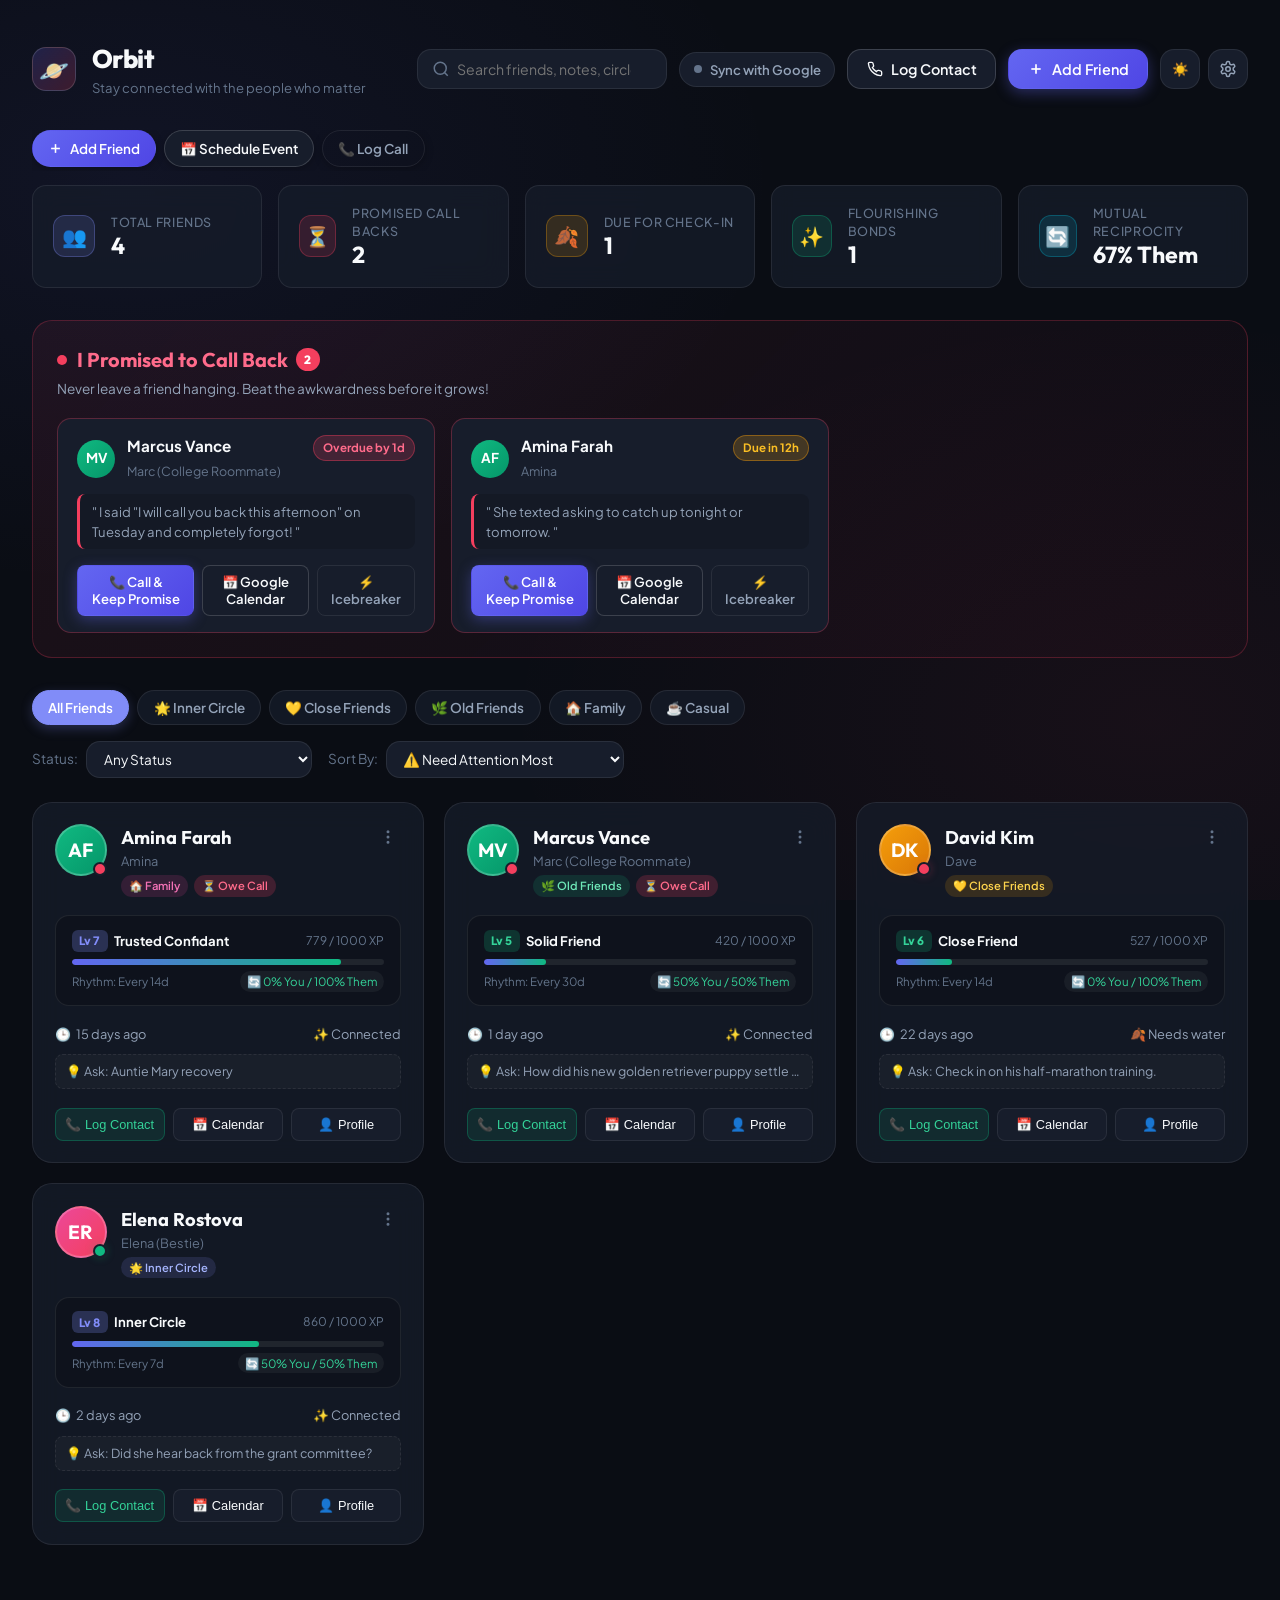
==== commit 791acd69: "perf & fix: enable hardware acceleration, fix screen size overflow, and enhance multi-tier calendar " ====
--- a/index.html
+++ b/index.html
@@ -109,100 +109,7 @@
       </div>
     </div>
 
-    <!-- DASHBOARD STATS ROW -->
-    <section class="stats-overview">
-      <div class="stat-card" data-filter="all">
-        <div class="stat-icon circle-purple">👥</div>
-        <div class="stat-info">
-          <span class="stat-label">Total Friends</span>
-          <span class="stat-value" id="statTotalContacts">0</span>
-        </div>
-      </div>
-
-      <div class="stat-card stat-alert" id="statCardOweCall" data-filter="owe_call">
-        <div class="stat-icon circle-rose">⏳</div>
-        <div class="stat-info">
-          <span class="stat-label">Promised Call Backs</span>
-          <span class="stat-value" id="statPromisedCalls">0</span>
-        </div>
-      </div>
-
-      <div class="stat-card" id="statCardNeedWater" data-filter="needs_water">
-        <div class="stat-icon circle-amber">🍂</div>
-        <div class="stat-info">
-          <span class="stat-label">Due for Check-in</span>
-          <span class="stat-value" id="statNeedsCheckin">0</span>
-        </div>
-      </div>
-
-      <div class="stat-card" data-filter="strong">
-        <div class="stat-icon circle-green">✨</div>
-        <div class="stat-info">
-          <span class="stat-label">Flourishing Bonds</span>
-          <span class="stat-value" id="statFlourishing">0</span>
-        </div>
-      </div>
-
-      <div class="stat-card" data-filter="two_way">
-        <div class="stat-icon circle-cyan">🔄</div>
-        <div class="stat-info">
-          <span class="stat-label">Mutual Reciprocity</span>
-          <span class="stat-value" id="statReciprocityScore">0%</span>
-        </div>
-      </div>
-    </section>
-
-    <!-- URGENT CALLBACK BANNER / REMINDER DECK -->
-    <section id="promisedCallsDeck" class="promised-calls-section" style="display:none;">
-      <div class="section-badge-header">
-        <div class="badge-title">
-          <span class="badge-pulse"></span>
-          <h2>I Promised to Call Back <span class="badge-count" id="promisedCountBadge">0</span></h2>
-        </div>
-        <p class="badge-hint">Never leave a friend hanging. Beat the awkwardness before it grows!</p>
-      </div>
-      <div id="promisedCallsList" class="promised-cards-grid">
-        <!-- Rendered dynamically -->
-      </div>
-    </section>
-
-    <!-- FILTER & CONTROL TOOLBAR -->
-    <section class="toolbar-section">
-      <div class="circles-tabs" id="circlesTabs">
-        <button class="circle-tab active" data-circle="all">All Friends</button>
-        <button class="circle-tab" data-circle="inner">🌟 Inner Circle</button>
-        <button class="circle-tab" data-circle="close">💛 Close Friends</button>
-        <button class="circle-tab" data-circle="old">🌿 Old Friends</button>
-        <button class="circle-tab" data-circle="family">🏠 Family</button>
-        <button class="circle-tab" data-circle="casual">☕ Casual</button>
-      </div>
-
-      <div class="toolbar-filters">
-        <div class="filter-dropdown-wrap">
-          <label for="statusFilterSelect">Status:</label>
-          <select id="statusFilterSelect">
-            <option value="all">Any Status</option>
-            <option value="owe_call">⏳ Owe a Call</option>
-            <option value="cooling">🍂 Cooling Down / Overdue</option>
-            <option value="thriving">✨ Flourishing / Active</option>
-            <option value="they_reached_out">📥 They Reached Out Last</option>
-          </select>
-        </div>
-
-        <div class="filter-dropdown-wrap">
-          <label for="sortSelect">Sort By:</label>
-          <select id="sortSelect">
-            <option value="urgency">⚠️ Need Attention Most</option>
-            <option value="level_desc">🏆 Highest Connection Level</option>
-            <option value="level_asc">🌱 Growing Bonds (Lowest Lv)</option>
-            <option value="recent">🕒 Recently Contacted</option>
-            <option value="name">🔤 Alphabetical (A-Z)</option>
-          </select>
-        </div>
-      </div>
-    </section>
-
-    <!-- MOBILE QUICK ACTIONS: Direct 1-tap friend creation & calendar scheduling -->
+    <!-- MOBILE QUICK ACTIONS: Immediate 1-tap friend creation & calendar scheduling -->
     <div class="mobile-quick-action-bar">
       <button id="mobileActionAddFriend" class="btn btn-primary btn-action-pill">
         <svg width="15" height="15" viewBox="0 0 24 24" fill="none" stroke="currentColor" stroke-width="2.5"><line x1="12" y1="5" x2="12" y2="19"></line><line x1="5" y1="12" x2="19" y2="12"></line></svg>
@@ -215,6 +122,99 @@
         <span>📞 Log Call</span>
       </button>
     </div>
+
+    <!-- DASHBOARD STATS ROW -->
+    <section class="stats-overview">
+      <div class="stat-card" data-filter="all">
+        <div class="stat-icon circle-purple">👥</div>
+        <div class="stat-info">
+          <span class="stat-label">Total Friends</span>
+          <span class="stat-value" id="statTotalContacts">0</span>
+        </div>
+      </div>
+
+      <div class="stat-card stat-alert" id="statCardOweCall" data-filter="owe_call">
+        <div class="stat-icon circle-rose">⏳</div>
+        <div class="stat-info">
+          <span class="stat-label">Promised Call Backs</span>
+          <span class="stat-value" id="statPromisedCalls">0</span>
+        </div>
+      </div>
+
+      <div class="stat-card" id="statCardNeedWater" data-filter="needs_water">
+        <div class="stat-icon circle-amber">🍂</div>
+        <div class="stat-info">
+          <span class="stat-label">Due for Check-in</span>
+          <span class="stat-value" id="statNeedsCheckin">0</span>
+        </div>
+      </div>
+
+      <div class="stat-card" data-filter="strong">
+        <div class="stat-icon circle-green">✨</div>
+        <div class="stat-info">
+          <span class="stat-label">Flourishing Bonds</span>
+          <span class="stat-value" id="statFlourishing">0</span>
+        </div>
+      </div>
+
+      <div class="stat-card" data-filter="two_way">
+        <div class="stat-icon circle-cyan">🔄</div>
+        <div class="stat-info">
+          <span class="stat-label">Mutual Reciprocity</span>
+          <span class="stat-value" id="statReciprocityScore">0%</span>
+        </div>
+      </div>
+    </section>
+
+    <!-- URGENT CALLBACK BANNER / REMINDER DECK -->
+    <section id="promisedCallsDeck" class="promised-calls-section" style="display:none;">
+      <div class="section-badge-header">
+        <div class="badge-title">
+          <span class="badge-pulse"></span>
+          <h2>I Promised to Call Back <span class="badge-count" id="promisedCountBadge">0</span></h2>
+        </div>
+        <p class="badge-hint">Never leave a friend hanging. Beat the awkwardness before it grows!</p>
+      </div>
+      <div id="promisedCallsList" class="promised-cards-grid">
+        <!-- Rendered dynamically -->
+      </div>
+    </section>
+
+    <!-- FILTER & CONTROL TOOLBAR -->
+    <section class="toolbar-section">
+      <div class="circles-tabs" id="circlesTabs">
+        <button class="circle-tab active" data-circle="all">All Friends</button>
+        <button class="circle-tab" data-circle="inner">🌟 Inner Circle</button>
+        <button class="circle-tab" data-circle="close">💛 Close Friends</button>
+        <button class="circle-tab" data-circle="old">🌿 Old Friends</button>
+        <button class="circle-tab" data-circle="family">🏠 Family</button>
+        <button class="circle-tab" data-circle="casual">☕ Casual</button>
+      </div>
+
+      <div class="toolbar-filters">
+        <div class="filter-dropdown-wrap">
+          <label for="statusFilterSelect">Status:</label>
+          <select id="statusFilterSelect">
+            <option value="all">Any Status</option>
+            <option value="owe_call">⏳ Owe a Call</option>
+            <option value="cooling">🍂 Cooling Down / Overdue</option>
+            <option value="thriving">✨ Flourishing / Active</option>
+            <option value="they_reached_out">📥 They Reached Out Last</option>
+          </select>
+        </div>
+
+        <div class="filter-dropdown-wrap">
+          <label for="sortSelect">Sort By:</label>
+          <select id="sortSelect">
+            <option value="urgency">⚠️ Need Attention Most</option>
+            <option value="level_desc">🏆 Highest Connection Level</option>
+            <option value="level_asc">🌱 Growing Bonds (Lowest Lv)</option>
+            <option value="recent">🕒 Recently Contacted</option>
+            <option value="name">🔤 Alphabetical (A-Z)</option>
+          </select>
+        </div>
+      </div>
+    </section>
 
     <!-- MAIN CONTACTS GRID -->
     <main class="contacts-main">
@@ -660,16 +660,16 @@
       </div>
       <div class="modal-body google-sync-body">
         
-        <!-- Warning for file:// origin with 1-click switch button -->
+        <!-- Native Android / Offline Mode Info Banner -->
         <div id="fileOriginWarning" class="origin-warning-banner" style="display:none;">
           <div class="origin-warning-content">
-            <span class="warn-icon">⚠️</span>
+            <span class="warn-icon">📱</span>
             <div>
-              <strong>You are running Orbit in local file mode (<code>file://</code>)</strong>
-              <p>Google Identity & real-time network sync require the local web server. Run <strong>launch.bat</strong> or click below to open via HTTP.</p>
-            </div>
-          </div>
-          <a href="http://localhost:5000/" class="btn btn-sm btn-primary">🚀 Switch to http://localhost:5000/</a>
+              <strong>Orbit Native Android App (Offline First)</strong>
+              <p>Your contacts and callback reminders are stored securely on your device. You can also sync to Google Drive or access the live cloud web app:</p>
+            </div>
+          </div>
+          <a href="https://unique-oyster-65y2m.ship.place/" target="_blank" class="btn btn-sm btn-primary">🌐 Open Live Cloud App</a>
         </div>
 
         <!-- Connected Google Account Card (Shown when signed in / linked) -->
@@ -842,13 +842,16 @@
         </div>
 
         <div class="calendar-sync-notice">
-          <span>⚡ <strong>Direct Google Calendar Sync:</strong> Instantly opens in your Google Calendar app with date, time, and friend notes pre-filled!</span>
+          <span>⚡ <strong>Multi-Calendar Sync:</strong> Launches directly into Google Calendar on your device, or download an .ICS invite for any phone calendar!</span>
         </div>
 
         <div class="modal-footer">
           <button type="button" class="btn btn-ghost" data-close="calendarModal">Cancel</button>
+          <button type="button" class="btn btn-secondary" id="btnDownloadIcsEvent" title="Save offline .ics calendar invite">
+            <span>📥 Download .ICS</span>
+          </button>
           <button type="submit" class="btn btn-primary" id="btnSubmitCalendarEvent">
-            <span>📅 Add to Google Calendar</span>
+            <span>📅 Google Calendar</span>
           </button>
         </div>
       </form>
--- a/styles.css
+++ b/styles.css
@@ -1773,19 +1773,6 @@
   }
   .search-box input:focus {
     width: 100%;
-  }
-}
-
-@media (max-width: 600px) {
-  .form-row, .reciprocity-options, .interaction-type-grid {
-    grid-template-columns: 1fr;
-    flex-direction: column;
-  }
-  .contacts-grid {
-    grid-template-columns: 1fr;
-  }
-  .app-container {
-    padding-bottom: 5.5rem; /* Space for Android bottom nav */
   }
 }
 
@@ -2142,11 +2129,9 @@
   padding-bottom: max(14px, env(safe-area-inset-bottom, 16px));
   padding-left: max(8px, env(safe-area-inset-left, 8px));
   padding-right: max(8px, env(safe-area-inset-right, 8px));
-  background: rgba(11, 14, 23, 0.96);
-  backdrop-filter: blur(24px);
-  -webkit-backdrop-filter: blur(24px);
+  background: #0B0E17;
   border-top: 1px solid rgba(255, 255, 255, 0.1);
-  box-shadow: 0 -4px 24px rgba(0, 0, 0, 0.6);
+  box-shadow: 0 -4px 18px rgba(0, 0, 0, 0.45);
   z-index: 999;
   justify-content: space-around;
   align-items: center;
@@ -2430,36 +2415,43 @@
 }
 
 /* ==========================================================================
-   ANDROID MOBILE POLISH & ERGONOMIC TOUCH STYLES (Screen widths <= 680px)
+   ANDROID MOBILE POLISH & HIGH-PERFORMANCE ERGONOMIC STYLES (<= 768px)
    ========================================================================== */
-@media (max-width: 680px) {
-  /* Prevent horizontal scroll / rubber-banding */
+@media (max-width: 768px) {
+  /* Prevent horizontal scroll, zoom jumping, and touch lag */
   html, body {
     overflow-x: hidden !important;
     width: 100% !important;
     max-width: 100vw !important;
     position: relative;
     -webkit-tap-highlight-color: transparent;
-    touch-action: manipulation;
+    touch-action: pan-y;
+  }
+
+  *, *::before, *::after {
+    box-sizing: border-box !important;
   }
 
   .app-container {
-    padding-top: max(14px, env(safe-area-inset-top, 14px)) !important;
-    padding-left: max(16px, env(safe-area-inset-left, 16px)) !important;
-    padding-right: max(16px, env(safe-area-inset-right, 16px)) !important;
-    padding-bottom: max(96px, calc(74px + env(safe-area-inset-bottom, 24px))) !important;
+    padding-top: max(8px, env(safe-area-inset-top, 8px)) !important;
+    padding-left: 12px !important;
+    padding-right: 12px !important;
+    padding-bottom: max(86px, calc(70px + env(safe-area-inset-bottom, 18px))) !important;
+    width: 100% !important;
     max-width: 100vw !important;
     box-sizing: border-box !important;
     overflow-x: hidden !important;
   }
 
-  /* Compact Android App Header */
+  /* Compact Top Header */
   .app-header {
     display: flex !important;
     flex-direction: column !important;
-    gap: 0.65rem !important;
-    padding: 0.4rem 0 0.65rem !important;
-    margin-bottom: 0.75rem !important;
+    gap: 0.5rem !important;
+    padding: 0.25rem 0 0.5rem !important;
+    margin-bottom: 0.5rem !important;
+    width: 100% !important;
+    box-sizing: border-box !important;
   }
 
   .header-brand {
@@ -2470,106 +2462,108 @@
   }
 
   .brand-logo {
-    width: 38px !important;
-    height: 38px !important;
-    border-radius: 12px !important;
+    width: 36px !important;
+    height: 36px !important;
+    border-radius: 10px !important;
   }
 
   .logo-core {
-    font-size: 1.25rem !important;
+    font-size: 1.2rem !important;
   }
 
   .brand-text h1 {
-    font-size: 1.35rem !important;
+    font-size: 1.3rem !important;
     letter-spacing: -0.02em !important;
   }
 
   .brand-text .tagline {
-    display: none !important; /* Hide tagline on mobile for clean top bar */
+    display: none !important;
   }
 
   .header-actions {
     width: 100% !important;
     display: flex !important;
     flex-direction: column !important;
-    gap: 0.5rem !important;
+    gap: 0.45rem !important;
+    box-sizing: border-box !important;
   }
 
   .search-box {
     width: 100% !important;
-    order: 1 !important;
+    box-sizing: border-box !important;
   }
 
   .search-box input {
     width: 100% !important;
-    height: 44px !important;
-    font-size: 16px !important; /* Prevents unwanted zoom on mobile */
+    height: 42px !important;
+    font-size: 16px !important; /* Prevents auto zoom bounce on mobile inputs */
     border-radius: 12px !important;
-    padding-left: 2.4rem !important;
-  }
-
-  /* Mobile Header Actions Row (Add Friend + Sync + Settings) */
-  #addContactBtn {
-    display: inline-flex !important;
-    align-items: center !important;
-    justify-content: center !important;
-    gap: 0.4rem !important;
-    padding: 0.5rem 0.95rem !important;
-    font-size: 0.85rem !important;
-    font-weight: 700 !important;
-    border-radius: 999px !important;
-    height: 40px !important;
-    background: linear-gradient(135deg, #7c3aed, #4f46e5) !important;
-    box-shadow: 0 4px 14px rgba(124, 58, 237, 0.4) !important;
-    color: #fff !important;
-    white-space: nowrap !important;
-    order: 2 !important;
-  }
-
-  #quickLogBtn {
-    display: none !important; /* Handled by mobile-quick-action-bar */
+    padding-left: 2.3rem !important;
+    box-sizing: border-box !important;
+  }
+
+  #quickLogBtn, #addContactBtn {
+    display: none !important; /* Handled directly by .mobile-quick-action-bar below */
   }
 
   .header-tools {
     display: flex !important;
     align-items: center !important;
-    gap: 0.5rem !important;
-    order: 2 !important;
-    justify-content: flex-end !important;
-  }
-
-  .header-actions-row {
-    display: flex !important;
-    align-items: center !important;
-    justify-content: space-between !important;
-    gap: 0.5rem !important;
-    order: 2 !important;
-    width: 100% !important;
+    gap: 0.45rem !important;
   }
 
   .google-sync-pill {
-    padding: 0.4rem 0.7rem !important;
-    font-size: 0.75rem !important;
+    padding: 0.35rem 0.65rem !important;
+    font-size: 0.74rem !important;
     border-radius: 999px !important;
   }
 
   #syncStatusText {
-    max-width: 95px !important;
+    max-width: 90px !important;
     white-space: nowrap !important;
     overflow: hidden !important;
     text-overflow: ellipsis !important;
   }
 
-  /* Ergonomic Swipeable Stats Ribbon */
+  /* Immediate Quick Action Bar */
+  .mobile-quick-action-bar {
+    display: grid !important;
+    grid-template-columns: 1fr 1fr 1fr !important;
+    gap: 6px !important;
+    width: 100% !important;
+    margin-bottom: 0.75rem !important;
+    box-sizing: border-box !important;
+  }
+
+  .mobile-quick-action-bar .btn-action-pill {
+    width: 100% !important;
+    padding: 0.5rem 0.2rem !important;
+    font-size: 0.76rem !important;
+    font-weight: 700 !important;
+    min-height: 42px !important;
+    border-radius: 10px !important;
+    display: flex !important;
+    align-items: center !important;
+    justify-content: center !important;
+    text-align: center !important;
+    white-space: nowrap !important;
+    overflow: hidden !important;
+    text-overflow: ellipsis !important;
+    box-sizing: border-box !important;
+  }
+
+  /* Fast Swipeable Stats Ribbon */
   .stats-overview {
     display: flex !important;
     overflow-x: auto !important;
     scroll-snap-type: x mandatory !important;
     -webkit-overflow-scrolling: touch !important;
-    gap: 0.55rem !important;
-    padding: 0.2rem 0.1rem 0.5rem !important;
+    gap: 0.5rem !important;
+    padding: 0.1rem 0.1rem 0.45rem !important;
     margin-bottom: 0.75rem !important;
     scrollbar-width: none !important;
+    width: 100% !important;
+    box-sizing: border-box !important;
   }
 
   .stats-overview::-webkit-scrollbar {
@@ -2577,23 +2571,25 @@
   }
 
   .stat-card {
-    flex: 0 0 138px !important;
-    min-width: 130px !important;
+    flex: 0 0 135px !important;
+    min-width: 125px !important;
     scroll-snap-align: start !important;
-    padding: 0.7rem 0.75rem !important;
-    border-radius: 14px !important;
-    gap: 0.45rem !important;
+    padding: 0.65rem 0.7rem !important;
+    border-radius: 12px !important;
+    backdrop-filter: none !important;
+    box-sizing: border-box !important;
+    gap: 0.4rem !important;
   }
 
   .stat-icon {
-    width: 32px !important;
-    height: 32px !important;
-    font-size: 1.1rem !important;
-    border-radius: 10px !important;
+    width: 30px !important;
+    height: 30px !important;
+    font-size: 1rem !important;
+    border-radius: 8px !important;
   }
 
   .stat-value {
-    font-size: 1.25rem !important;
+    font-size: 1.2rem !important;
   }
 
   .stat-label {
@@ -2601,23 +2597,21 @@
     line-height: 1.2 !important;
   }
 
-  /* Urgent Callbacks Section on Mobile */
+  /* Urgent Callbacks Section */
   .promised-calls-section {
     padding: 0.85rem !important;
     border-radius: 14px !important;
     margin-bottom: 0.85rem !important;
+    width: 100% !important;
+    box-sizing: border-box !important;
   }
 
   .section-badge-header {
-    margin-bottom: 0.65rem !important;
+    margin-bottom: 0.55rem !important;
   }
 
   .section-badge-header h2 {
     font-size: 1.05rem !important;
-  }
-
-  .badge-hint {
-    font-size: 0.75rem !important;
   }
 
   .promised-cards-grid {
@@ -2627,6 +2621,8 @@
     gap: 0.65rem !important;
     padding-bottom: 0.35rem !important;
     scrollbar-width: none !important;
+    width: 100% !important;
+    box-sizing: border-box !important;
   }
 
   .promised-cards-grid::-webkit-scrollbar {
@@ -2634,17 +2630,51 @@
   }
 
   .promised-card {
-    flex: 0 0 88% !important;
-    min-width: 260px !important;
-    max-width: 320px !important;
-    scroll-snap-align: start !important;
+    flex: 0 0 100% !important;
+    width: 100% !important;
+    max-width: 100% !important;
+    min-width: 0 !important;
+    box-sizing: border-box !important;
     padding: 0.85rem !important;
-  }
-
-  /* Circles Tabs & Filters Toolbar */
+    border-radius: 12px !important;
+  }
+
+  .promised-actions {
+    display: grid !important;
+    grid-template-columns: 1fr 1fr !important;
+    gap: 6px !important;
+    width: 100% !important;
+    margin-top: 0.5rem !important;
+    box-sizing: border-box !important;
+  }
+
+  .promised-actions .btn-call-promised {
+    grid-column: 1 / -1 !important;
+    width: 100% !important;
+    min-height: 44px !important;
+    box-sizing: border-box !important;
+  }
+
+  .promised-actions .btn-calendar-sync,
+  .promised-actions .btn-icebreaker-quick {
+    width: 100% !important;
+    min-height: 40px !important;
+    font-size: 0.78rem !important;
+    padding: 0.4rem 0.2rem !important;
+    justify-content: center !important;
+    text-align: center !important;
+    box-sizing: border-box !important;
+    white-space: nowrap !important;
+    overflow: hidden !important;
+    text-overflow: ellipsis !important;
+  }
+
+  /* Circles Tabs & Filters */
   .toolbar-section {
     margin-bottom: 0.85rem !important;
     gap: 0.5rem !important;
+    width: 100% !important;
+    box-sizing: border-box !important;
   }
 
   .circles-tabs {
@@ -2652,9 +2682,11 @@
     overflow-x: auto !important;
     scroll-snap-type: x proximity !important;
     -webkit-overflow-scrolling: touch !important;
-    gap: 0.4rem !important;
-    padding: 0.2rem 0.1rem 0.4rem !important;
+    gap: 0.35rem !important;
+    padding: 0.1rem 0.1rem 0.4rem !important;
     scrollbar-width: none !important;
+    width: 100% !important;
+    box-sizing: border-box !important;
   }
 
   .circles-tabs::-webkit-scrollbar {
@@ -2662,33 +2694,25 @@
   }
 
   .circle-tab {
-    padding: 0.45rem 0.85rem !important;
+    padding: 0.45rem 0.8rem !important;
     font-size: 0.78rem !important;
     min-height: 38px !important;
     white-space: nowrap !important;
     border-radius: 999px !important;
     flex-shrink: 0 !important;
-    touch-action: manipulation !important;
   }
 
   .toolbar-filters {
     display: grid !important;
     grid-template-columns: 1fr 1fr !important;
-    gap: 0.5rem !important;
+    gap: 0.45rem !important;
     width: 100% !important;
+    box-sizing: border-box !important;
   }
 
   .filter-dropdown-wrap {
-    display: flex !important;
-    flex-direction: column !important;
-    align-items: flex-start !important;
-    gap: 0.2rem !important;
     width: 100% !important;
-  }
-
-  .filter-dropdown-wrap label {
-    font-size: 0.68rem !important;
-    font-weight: 700 !important;
+    box-sizing: border-box !important;
   }
 
   .filter-dropdown-wrap select {
@@ -2697,29 +2721,37 @@
     font-size: 0.78rem !important;
     border-radius: 10px !important;
     padding: 0 0.5rem !important;
+    box-sizing: border-box !important;
   }
 
   /* Contact Cards Grid */
   .contacts-grid {
     grid-template-columns: 1fr !important;
     gap: 0.85rem !important;
+    width: 100% !important;
+    box-sizing: border-box !important;
   }
 
   .contact-card {
-    padding: 1rem !important;
-    border-radius: 16px !important;
+    padding: 0.95rem !important;
+    border-radius: 14px !important;
     margin: 0 !important;
-    box-shadow: 0 4px 16px rgba(0, 0, 0, 0.18) !important;
+    width: 100% !important;
+    max-width: 100% !important;
+    box-sizing: border-box !important;
+    overflow: hidden !important;
+    backdrop-filter: none !important;
+    contain: content;
   }
 
   .contact-header {
-    gap: 0.75rem !important;
+    gap: 0.65rem !important;
   }
 
   .avatar {
-    width: 46px !important;
-    height: 46px !important;
-    font-size: 1.05rem !important;
+    width: 44px !important;
+    height: 44px !important;
+    font-size: 1rem !important;
   }
 
   .contact-name {
@@ -2727,63 +2759,69 @@
   }
 
   .connection-leveler-display {
-    padding: 0.75rem 0.85rem !important;
+    padding: 0.7rem 0.8rem !important;
     border-radius: 12px !important;
-    margin: 0.75rem 0 !important;
-  }
-
-  .level-number-pill {
-    font-size: 0.75rem !important;
-    padding: 0.2rem 0.5rem !important;
+    margin: 0.65rem 0 !important;
   }
 
   .card-actions {
     display: grid !important;
-    grid-template-columns: 1.25fr 1fr 0.9fr !important;
-    gap: 0.4rem !important;
+    grid-template-columns: 1fr 1fr 1fr !important;
+    gap: 6px !important;
     margin-top: 0.75rem !important;
+    width: 100% !important;
+    box-sizing: border-box !important;
   }
 
   .btn-card-action {
-    min-height: 44px !important; /* 44px Material touch target */
-    font-size: 0.78rem !important;
-    padding: 0.5rem 0.3rem !important;
+    min-height: 44px !important;
+    font-size: 0.76rem !important;
+    font-weight: 600 !important;
+    padding: 0.4rem 0.2rem !important;
     border-radius: 10px !important;
     display: flex !important;
     align-items: center !important;
     justify-content: center !important;
     text-align: center !important;
     white-space: nowrap !important;
-  }
-
-  /* ========================================================================
-     MODALS AS NATIVE ANDROID BOTTOM SHEETS
-     ======================================================================== */
+    overflow: hidden !important;
+    text-overflow: ellipsis !important;
+    min-width: 0 !important;
+    box-sizing: border-box !important;
+  }
+
+  /* Modals as Native Android Bottom Sheets */
   .modal-backdrop {
+    position: fixed !important;
+    inset: 0 !important;
     align-items: flex-end !important;
     justify-content: center !important;
     padding: 0 !important;
-    background: rgba(0, 0, 0, 0.8) !important;
-    backdrop-filter: blur(8px) !important;
+    background: rgba(0, 0, 0, 0.75) !important;
+    backdrop-filter: none !important;
+    -webkit-backdrop-filter: none !important;
+    z-index: 1000 !important;
   }
 
   .modal-card {
     width: 100% !important;
-    max-width: 100% !important;
-    max-height: 90vh !important;
-    border-radius: 22px 22px 0 0 !important;
+    max-width: 100vw !important;
+    max-height: 88vh !important;
+    border-radius: 20px 20px 0 0 !important;
     border-left: none !important;
     border-right: none !important;
     border-bottom: none !important;
     margin: 0 !important;
-    animation: android-bottom-sheet-slide 0.26s cubic-bezier(0.16, 1, 0.3, 1) !important;
-    padding-bottom: env(safe-area-inset-bottom, 16px) !important;
     display: flex !important;
     flex-direction: column !important;
+    box-sizing: border-box !important;
+    overflow: hidden !important;
+    background: #131826 !important;
+    animation: android-bottom-sheet-slide 0.22s ease-out !important;
   }
 
   .modal-large {
-    max-width: 100% !important;
+    max-width: 100vw !important;
   }
 
   .modal-handle {
@@ -2798,29 +2836,42 @@
   }
 
   .modal-header {
-    padding: 0.85rem 1.15rem 0.75rem !important;
+    padding: 0.75rem 1.15rem 0.65rem !important;
     border-bottom: 1px solid var(--border-subtle) !important;
+    flex-shrink: 0 !important;
   }
 
   .modal-header h3 {
     font-size: 1.15rem !important;
   }
 
-  .modal-close-btn {
-    font-size: 1.5rem !important;
-    padding: 0.25rem !important;
-    min-width: 36px !important;
-    min-height: 36px !important;
-    display: flex !important;
-    align-items: center !important;
-    justify-content: center !important;
-  }
-
   .modal-body {
-    padding: 1rem 1.15rem calc(1rem + env(safe-area-inset-bottom, 16px)) !important;
-    max-height: calc(90vh - 75px) !important;
+    flex: 1 1 auto !important;
+    padding: 1rem 1.15rem !important;
+    max-height: calc(88vh - 120px) !important;
     overflow-y: auto !important;
     -webkit-overflow-scrolling: touch !important;
+    box-sizing: border-box !important;
+  }
+
+  .modal-footer {
+    flex-shrink: 0 !important;
+    display: flex !important;
+    gap: 6px !important;
+    padding: 0.75rem 1.15rem calc(0.75rem + env(safe-area-inset-bottom, 16px)) !important;
+    background: #0f1422 !important;
+    border-top: 1px solid var(--border-subtle) !important;
+    box-sizing: border-box !important;
+  }
+
+  .modal-footer .btn {
+    flex: 1 !important;
+    min-height: 44px !important;
+    font-size: 0.85rem !important;
+    padding: 0.5rem 0.4rem !important;
+    justify-content: center !important;
+    text-align: center !important;
+    white-space: nowrap !important;
   }
 
   /* Form Elements Touch Optimization */
@@ -2833,10 +2884,12 @@
   .form-group input,
   .form-group select,
   .form-group textarea {
-    font-size: 16px !important; /* Prevents auto zoom bounce */
-    min-height: 46px !important;
-    border-radius: 12px !important;
-    padding: 0.65rem 0.85rem !important;
+    font-size: 16px !important;
+    min-height: 44px !important;
+    border-radius: 10px !important;
+    padding: 0.6rem 0.8rem !important;
+    box-sizing: border-box !important;
+    width: 100% !important;
   }
 
   .reciprocity-options {
@@ -2849,55 +2902,33 @@
     gap: 0.5rem !important;
   }
 
-  .modal-footer {
-    padding: 0.85rem 1.15rem calc(0.85rem + env(safe-area-inset-bottom, 16px)) !important;
-    gap: 0.65rem !important;
-  }
-
-  .modal-footer .btn {
-    flex: 1 !important;
-    min-height: 46px !important;
-    justify-content: center !important;
-    font-size: 0.92rem !important;
-  }
-
-  /* Icebreaker modal on mobile */
-  .icebreaker-tabs {
-    gap: 0.4rem !important;
-    padding-bottom: 0.4rem !important;
-  }
-
-  .ice-tab {
-    font-size: 0.78rem !important;
-    padding: 0.45rem 0.75rem !important;
-  }
-
-  .quick-launch-actions {
-    flex-direction: column !important;
-    align-items: stretch !important;
-    gap: 0.5rem !important;
-  }
-
-  .quick-launch-actions .btn {
-    width: 100% !important;
-    min-height: 44px !important;
-  }
-
-  /* Profile modal on mobile */
+  /* Profile Modal Layout */
   .profile-layout {
     grid-template-columns: 1fr !important;
     gap: 1rem !important;
+    width: 100% !important;
+  }
+
+  .timeline-header {
+    display: flex !important;
+    flex-direction: column !important;
+    gap: 0.5rem !important;
+    align-items: stretch !important;
   }
 
   .timeline-actions {
-    flex-wrap: wrap !important;
-    gap: 0.35rem !important;
+    display: grid !important;
+    grid-template-columns: 1fr 1fr !important;
+    gap: 6px !important;
+    width: 100% !important;
   }
 
   .timeline-actions .btn {
-    flex: 1 1 30% !important;
-    font-size: 0.75rem !important;
-    padding: 0.4rem 0.5rem !important;
+    width: 100% !important;
+    font-size: 0.78rem !important;
+    padding: 0.45rem 0.3rem !important;
+    justify-content: center !important;
+    text-align: center !important;
   }
 
   /* Android Install PWA Banner */
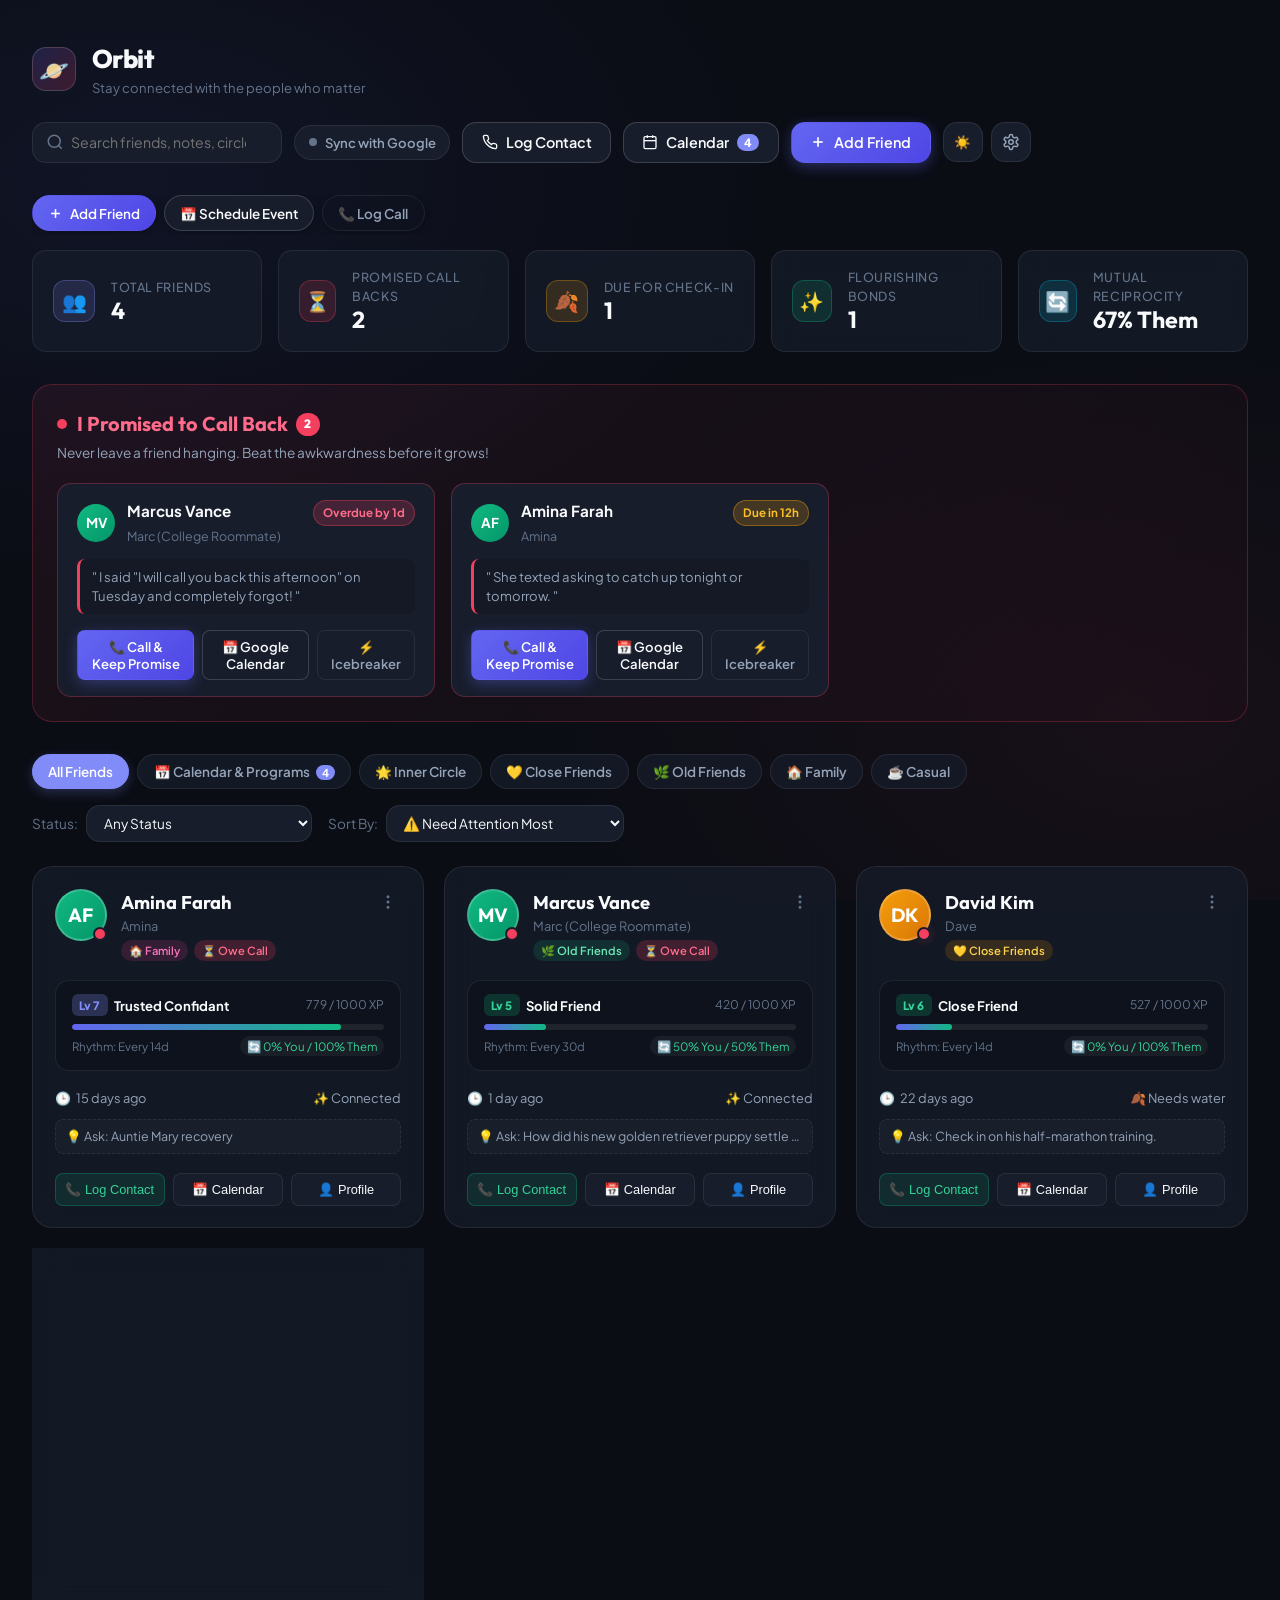
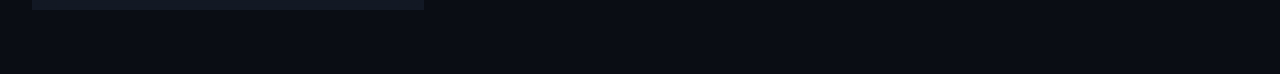
==== commit f75551d0: "feat: complete in-app calendar schedule, desktop calendar button, and robust Google Calendar intent " ====
--- a/index.html
+++ b/index.html
@@ -58,6 +58,12 @@
           <span>Log Contact</span>
         </button>
 
+        <button id="headerCalendarBtn" class="btn btn-secondary" title="View Scheduled Dates & Programs">
+          <svg width="16" height="16" viewBox="0 0 24 24" fill="none" stroke="currentColor" stroke-width="2"><rect x="3" y="4" width="18" height="18" rx="2" ry="2"></rect><line x1="16" y1="2" x2="16" y2="6"></line><line x1="8" y1="2" x2="8" y2="6"></line><line x1="3" y1="10" x2="21" y2="10"></line></svg>
+          <span>Calendar</span>
+          <span class="badge-count" id="headerCalendarBadge" style="display:none; font-size: 0.72rem; padding: 1px 7px; border-radius: 999px; background: var(--accent-purple); color: #fff;">0</span>
+        </button>
+
         <button id="addContactBtn" class="btn btn-primary">
           <svg width="16" height="16" viewBox="0 0 24 24" fill="none" stroke="currentColor" stroke-width="2.5"><line x1="12" y1="5" x2="12" y2="19"></line><line x1="5" y1="12" x2="19" y2="12"></line></svg>
           <span>Add Friend</span>
@@ -184,6 +190,7 @@
     <section class="toolbar-section">
       <div class="circles-tabs" id="circlesTabs">
         <button class="circle-tab active" data-circle="all">All Friends</button>
+        <button class="circle-tab tab-calendar-nav" data-circle="calendar">📅 Calendar & Programs <span id="circleCalendarBadge" class="nav-badge-inline" style="display:none;">0</span></button>
         <button class="circle-tab" data-circle="inner">🌟 Inner Circle</button>
         <button class="circle-tab" data-circle="close">💛 Close Friends</button>
         <button class="circle-tab" data-circle="old">🌿 Old Friends</button>
@@ -216,8 +223,34 @@
       </div>
     </section>
 
+    <!-- CALENDAR & PROGRAMS SCHEDULE VIEW -->
+    <section id="calendarScheduleSection" class="calendar-schedule-section" style="display:none;">
+      <div class="calendar-schedule-header">
+        <div class="schedule-title-wrap">
+          <div class="schedule-icon-circle">📅</div>
+          <div>
+            <h2>Scheduled Dates & Programs</h2>
+            <p>Calls, meetups, coffee dates, and planned catch-ups with friends</p>
+          </div>
+        </div>
+        <div class="schedule-header-actions">
+          <button id="btnScheduleNewProgram" class="btn btn-primary">
+            <span>➕ Schedule New Program</span>
+          </button>
+          <a href="https://calendar.google.com/" target="_blank" rel="noopener noreferrer" class="btn btn-secondary">
+            <span>🌐 Open Google Calendar ↗</span>
+          </a>
+        </div>
+      </div>
+
+      <!-- Schedule Cards List -->
+      <div id="calendarScheduleList" class="calendar-schedule-list">
+        <!-- Injected dynamically by JS -->
+      </div>
+    </section>
+
     <!-- MAIN CONTACTS GRID -->
-    <main class="contacts-main">
+    <main class="contacts-main" id="contactsMainSection">
       <div id="contactsGrid" class="contacts-grid">
         <!-- Contact cards injected by JS -->
       </div>
--- a/styles.css
+++ b/styles.css
@@ -2299,6 +2299,186 @@
 }
 
 /* ==========================================================================
+   CALENDAR & PROGRAMS SCHEDULE VIEW
+   ========================================================================== */
+.calendar-schedule-section {
+  display: flex;
+  flex-direction: column;
+  gap: 1.15rem;
+  margin-bottom: 2rem;
+}
+
+.calendar-schedule-header {
+  display: flex;
+  align-items: center;
+  justify-content: space-between;
+  background: var(--bg-card-solid);
+  border: 1px solid var(--border-subtle);
+  border-radius: var(--radius-lg);
+  padding: 1.15rem 1.4rem;
+  gap: 1rem;
+}
+
+.schedule-title-wrap {
+  display: flex;
+  align-items: center;
+  gap: 0.85rem;
+}
+
+.schedule-icon-circle {
+  width: 46px;
+  height: 46px;
+  border-radius: 12px;
+  background: linear-gradient(135deg, #6366f1, #4f46e5);
+  font-size: 1.4rem;
+  display: flex;
+  align-items: center;
+  justify-content: center;
+  box-shadow: 0 4px 14px rgba(99, 102, 241, 0.35);
+  flex-shrink: 0;
+}
+
+.schedule-title-wrap h2 {
+  font-family: var(--font-heading);
+  font-size: 1.25rem;
+  margin: 0;
+}
+
+.schedule-title-wrap p {
+  font-size: 0.82rem;
+  color: var(--text-muted);
+  margin-top: 0.15rem;
+}
+
+.schedule-header-actions {
+  display: flex;
+  align-items: center;
+  gap: 0.6rem;
+}
+
+.calendar-schedule-list {
+  display: flex;
+  flex-direction: column;
+  gap: 0.75rem;
+}
+
+.program-card {
+  display: flex;
+  align-items: center;
+  justify-content: space-between;
+  background: var(--bg-card-solid);
+  border: 1px solid var(--border-subtle);
+  border-radius: var(--radius-md);
+  padding: 0.95rem 1.15rem;
+  gap: 1rem;
+}
+
+.program-card-left {
+  display: flex;
+  align-items: center;
+  gap: 0.95rem;
+  flex: 1;
+  min-width: 0;
+}
+
+.program-date-badge {
+  display: flex;
+  flex-direction: column;
+  align-items: center;
+  justify-content: center;
+  width: 62px;
+  height: 62px;
+  border-radius: 12px;
+  background: rgba(99, 102, 241, 0.12);
+  border: 1px solid rgba(99, 102, 241, 0.25);
+  flex-shrink: 0;
+  text-align: center;
+}
+
+.program-date-badge .p-month {
+  font-size: 0.65rem;
+  font-weight: 700;
+  text-transform: uppercase;
+  color: var(--accent-purple);
+  letter-spacing: 0.05em;
+}
+
+.program-date-badge .p-day {
+  font-size: 1.3rem;
+  font-weight: 800;
+  line-height: 1.1;
+  color: var(--text-primary);
+}
+
+.program-date-badge .p-time {
+  font-size: 0.62rem;
+  color: var(--text-muted);
+}
+
+.program-details {
+  display: flex;
+  flex-direction: column;
+  gap: 0.25rem;
+  min-width: 0;
+}
+
+.program-details h4 {
+  font-size: 1.05rem;
+  font-weight: 700;
+  color: var(--text-primary);
+  margin: 0;
+  display: flex;
+  align-items: center;
+  gap: 0.5rem;
+  flex-wrap: wrap;
+}
+
+.program-friend-tag {
+  font-size: 0.76rem;
+  padding: 2px 8px;
+  border-radius: 999px;
+  background: rgba(255, 255, 255, 0.08);
+  color: var(--accent-purple);
+  font-weight: 600;
+}
+
+.program-meta {
+  display: flex;
+  align-items: center;
+  gap: 0.85rem;
+  font-size: 0.8rem;
+  color: var(--text-muted);
+  flex-wrap: wrap;
+}
+
+.program-note {
+  font-size: 0.82rem;
+  color: var(--text-secondary);
+  font-style: italic;
+  overflow: hidden;
+  text-overflow: ellipsis;
+  white-space: nowrap;
+  max-width: 480px;
+}
+
+.program-card-actions {
+  display: flex;
+  align-items: center;
+  gap: 0.45rem;
+  flex-shrink: 0;
+}
+
+.nav-badge-inline {
+  background: var(--accent-purple);
+  color: #fff;
+  font-size: 0.68rem;
+  font-weight: 700;
+  padding: 1px 6px;
+  border-radius: 999px;
+  margin-left: 4px;
+}
+
+/* ==========================================================================
    ENHANCED SYNC MODAL STYLES
    ========================================================================== */
 .origin-warning-banner {
@@ -2667,6 +2847,65 @@
     white-space: nowrap !important;
     overflow: hidden !important;
     text-overflow: ellipsis !important;
+  }
+
+  /* Calendar Schedule View on Mobile */
+  .calendar-schedule-header {
+    flex-direction: column !important;
+    align-items: stretch !important;
+    gap: 0.75rem !important;
+    padding: 0.95rem 1rem !important;
+  }
+
+  .schedule-header-actions {
+    display: grid !important;
+    grid-template-columns: 1fr 1fr !important;
+    gap: 6px !important;
+    width: 100% !important;
+  }
+
+  .schedule-header-actions .btn {
+    width: 100% !important;
+    font-size: 0.78rem !important;
+    padding: 0.45rem 0.2rem !important;
+    min-height: 40px !important;
+    justify-content: center !important;
+    text-align: center !important;
+    white-space: nowrap !important;
+  }
+
+  .program-card {
+    flex-direction: column !important;
+    align-items: stretch !important;
+    gap: 0.75rem !important;
+    padding: 0.9rem !important;
+  }
+
+  .program-card-left {
+    width: 100% !important;
+  }
+
+  .program-card-actions {
+    display: flex !important;
+    flex-wrap: wrap !important;
+    gap: 6px !important;
+    width: 100% !important;
+  }
+
+  .program-card-actions .btn {
+    flex: 1 1 calc(50% - 6px) !important;
+    font-size: 0.76rem !important;
+    min-height: 40px !important;
+    justify-content: center !important;
+    text-align: center !important;
+    padding: 0.4rem 0.35rem !important;
+    box-sizing: border-box !important;
+  }
+
+  .program-card-actions .btn-program-delete {
+    flex: 0 0 44px !important;
+    min-width: 44px !important;
+    padding: 0 !important;
   }
 
   /* Circles Tabs & Filters */
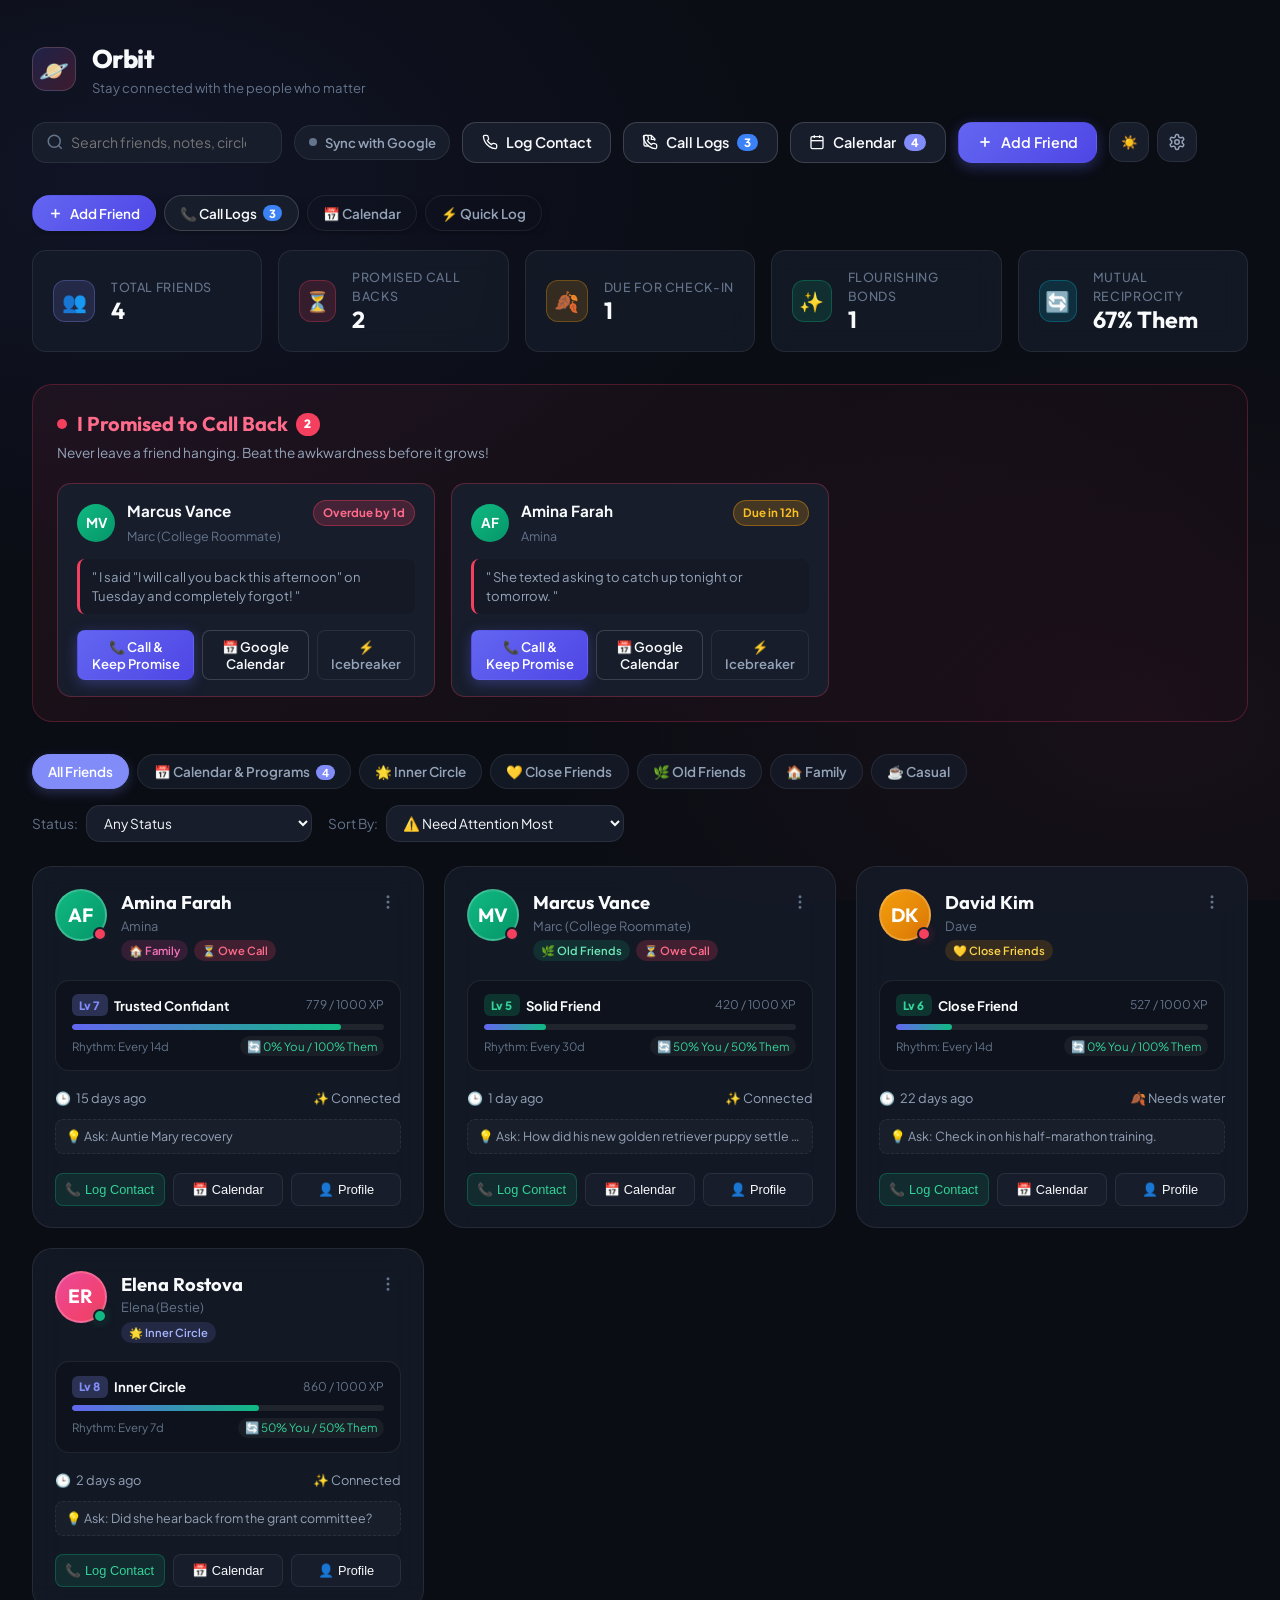
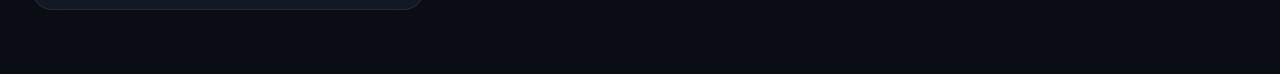
==== commit 7c60cade: "feat: add contacts permission, 1-tap phone contact picker, and auto-sync interaction logs from call " ====
--- a/index.html
+++ b/index.html
@@ -58,6 +58,12 @@
           <span>Log Contact</span>
         </button>
 
+        <button id="headerCallLogsBtn" class="btn btn-secondary" title="View Recent Call Logs & Quick Import">
+          <svg width="16" height="16" viewBox="0 0 24 24" fill="none" stroke="currentColor" stroke-width="2"><path d="M22 16.92v3a2 2 0 0 1-2.18 2 19.79 19.79 0 0 1-8.63-3.07 19.5 19.5 0 0 1-6-6 19.79 19.79 0 0 1-3.07-8.67A2 2 0 0 1 4.11 2h3a2 2 0 0 1 2 1.72 12.84 12.84 0 0 0 .7 2.81 2 2 0 0 1-.45 2.11L8.09 9.91a16 16 0 0 0 6 6l1.27-1.27a2 2 0 0 1 2.11-.45 12.84 12.84 0 0 0 2.81.7A2 2 0 0 1 22 16.92z"/><path d="M14 2v6h6"/><path d="M10 18H5a2 2 0 0 1-2-2V4a2 2 0 0 1 2-2h9l5 5v3"/></svg>
+          <span>Call Logs</span>
+          <span class="badge-count" id="headerCallLogsBadge" style="display:none; font-size: 0.72rem; padding: 1px 7px; border-radius: 999px; background: #3b82f6; color: #fff;">0</span>
+        </button>
+
         <button id="headerCalendarBtn" class="btn btn-secondary" title="View Scheduled Dates & Programs">
           <svg width="16" height="16" viewBox="0 0 24 24" fill="none" stroke="currentColor" stroke-width="2"><rect x="3" y="4" width="18" height="18" rx="2" ry="2"></rect><line x1="16" y1="2" x2="16" y2="6"></line><line x1="8" y1="2" x2="8" y2="6"></line><line x1="3" y1="10" x2="21" y2="10"></line></svg>
           <span>Calendar</span>
@@ -115,17 +121,21 @@
       </div>
     </div>
 
-    <!-- MOBILE QUICK ACTIONS: Immediate 1-tap friend creation & calendar scheduling -->
+    <!-- MOBILE QUICK ACTIONS: Immediate 1-tap friend creation, call logs & calendar -->
     <div class="mobile-quick-action-bar">
       <button id="mobileActionAddFriend" class="btn btn-primary btn-action-pill">
         <svg width="15" height="15" viewBox="0 0 24 24" fill="none" stroke="currentColor" stroke-width="2.5"><line x1="12" y1="5" x2="12" y2="19"></line><line x1="5" y1="12" x2="19" y2="12"></line></svg>
         <span>Add Friend</span>
       </button>
-      <button id="mobileActionCalendar" class="btn btn-secondary btn-action-pill">
-        <span>📅 Schedule Event</span>
+      <button id="mobileActionCallLogs" class="btn btn-secondary btn-action-pill">
+        <span>📞 Call Logs</span>
+        <span class="badge-count" id="mobileCallLogsBadge" style="display:none; font-size: 0.7rem; padding: 1px 6px; border-radius: 999px; background: #3b82f6; color: #fff;">0</span>
+      </button>
+      <button id="mobileActionCalendar" class="btn btn-ghost btn-action-pill">
+        <span>📅 Calendar</span>
       </button>
       <button id="mobileActionQuickLog" class="btn btn-ghost btn-action-pill">
-        <span>📞 Log Call</span>
+        <span>⚡ Quick Log</span>
       </button>
     </div>
 
@@ -276,6 +286,17 @@
       <form id="contactForm" class="modal-body">
         <input type="hidden" id="editContactId">
 
+        <!-- Fast phone contact picker & import tools -->
+        <div class="contact-import-actions" id="contactImportActionsWrap">
+          <button type="button" id="btnPickPhoneContact" class="btn btn-secondary" style="flex: 1.2;">
+            <svg width="15" height="15" viewBox="0 0 24 24" fill="none" stroke="currentColor" stroke-width="2"><path d="M17 21v-2a4 4 0 0 0-4-4H5a4 4 0 0 0-4 4v2"/><circle cx="9" cy="7" r="4"/><path d="M23 21v-2a4 4 0 0 0-3-3.87"/><path d="M16 3.13a4 4 0 0 1 0 7.75"/></svg>
+            <span>📱 Pick from Contacts</span>
+          </button>
+          <button type="button" id="btnBrowsePhoneContacts" class="btn btn-ghost" style="flex: 1;">
+            <span>📖 Browse Address Book</span>
+          </button>
+        </div>
+
         <div class="form-row">
           <div class="form-group flex-2">
             <label for="formName">Full Name *</label>
@@ -370,8 +391,24 @@
       <form id="interactionForm" class="modal-body">
         <input type="hidden" id="logContactId">
 
+        <div class="interaction-call-suggestion" id="recentCallSuggestionBox" style="display:none;">
+          <div class="suggestion-header">
+            <span>📞 Recent Call Detected</span>
+            <button type="button" class="btn-text-link" id="btnDismissCallSuggestion" style="background:none; border:none; color:var(--text-muted); cursor:pointer; font-size:1.1rem; line-height:1;">&times;</button>
+          </div>
+          <div class="suggestion-content" id="recentCallSuggestionContent"></div>
+          <button type="button" class="btn btn-sm btn-secondary" id="btnApplyCallSuggestion" style="align-self: flex-start; margin-top: 4px;">
+            ⚡ Auto-Fill From Call
+          </button>
+        </div>
+
         <div class="form-group" id="logContactPickerWrap">
-          <label for="logContactSelect">Friend *</label>
+          <div style="display:flex; align-items:center; justify-content:space-between; margin-bottom: 0.35rem;">
+            <label for="logContactSelect" style="margin-bottom:0;">Friend *</label>
+            <button type="button" class="btn-text-link" id="btnPickFromCallLogsForInteraction" style="font-size:0.78rem; color:var(--accent-purple); background:none; border:none; cursor:pointer; text-decoration:underline;">
+              📞 Pick from Call Logs
+            </button>
+          </div>
           <select id="logContactSelect" required>
             <!-- Injected -->
           </select>
@@ -891,6 +928,74 @@
     </div>
   </div>
 
+  <!-- MODAL: RECENT CALL LOGS & FAST CATCH-UP SYNC -->
+  <div id="callLogsModal" class="modal-backdrop" style="display:none;">
+    <div class="modal-card modal-lg">
+      <div class="modal-handle"></div>
+      <div class="modal-header">
+        <div class="modal-title-group">
+          <h3>Recent Phone Calls</h3>
+          <p class="modal-subtitle">Log catch-ups directly from your call history or add new friends</p>
+        </div>
+        <button class="modal-close-btn" data-close="callLogsModal">&times;</button>
+      </div>
+      <div class="modal-body">
+        <div class="call-logs-toolbar">
+          <button type="button" id="btnAutoSyncCallLogs" class="btn btn-primary" title="Automatically log unlogged calls with your existing friends">
+            <span>⚡ Auto-Log Calls with Friends</span>
+          </button>
+          <button type="button" id="btnRefreshCallLogs" class="btn btn-secondary" title="Refresh call log from device">
+            <span>🔄 Refresh</span>
+          </button>
+          <div class="call-logs-filter-group">
+            <select id="callLogsFilter">
+              <option value="all">All Calls</option>
+              <option value="friends">Orbit Friends Only</option>
+              <option value="unlogged" selected>Unlogged Calls</option>
+              <option value="missed">Missed Calls</option>
+              <option value="unknown">New Numbers</option>
+            </select>
+          </div>
+        </div>
+
+        <div id="callLogsStatusNotice" style="display:none; margin-bottom: 0.75rem;"></div>
+
+        <div id="callLogsList" class="call-logs-list">
+          <!-- Dynamically populated -->
+        </div>
+      </div>
+      <div class="modal-footer">
+        <button type="button" class="btn btn-ghost" data-close="callLogsModal">Close</button>
+      </div>
+    </div>
+  </div>
+
+  <!-- MODAL: DEVICE CONTACTS BROWSER -->
+  <div id="deviceContactsModal" class="modal-backdrop" style="display:none;">
+    <div class="modal-card modal-lg">
+      <div class="modal-handle"></div>
+      <div class="modal-header">
+        <div class="modal-title-group">
+          <h3>Phone Address Book</h3>
+          <p class="modal-subtitle">Easily add friends directly from your device contacts</p>
+        </div>
+        <button class="modal-close-btn" data-close="deviceContactsModal">&times;</button>
+      </div>
+      <div class="modal-body">
+        <div class="device-contacts-search-box">
+          <input type="text" id="deviceContactsSearch" placeholder="Search phone contacts by name or number...">
+        </div>
+        <div id="deviceContactsStatusNotice" style="display:none; margin-bottom: 0.75rem;"></div>
+        <div id="deviceContactsList" class="device-contacts-list">
+          <!-- Dynamically populated -->
+        </div>
+      </div>
+      <div class="modal-footer">
+        <button type="button" class="btn btn-ghost" data-close="deviceContactsModal">Close</button>
+      </div>
+    </div>
+  </div>
+
   <!-- ANDROID MOBILE BOTTOM NAVIGATION BAR -->
   <nav class="mobile-bottom-nav">
     <button class="mobile-nav-item active" data-nav="circle">
--- a/styles.css
+++ b/styles.css
@@ -3200,5 +3200,228 @@
   }
 }
 
-
-
+/* ==========================================================================
+   CONTACTS & CALL LOGS QUICK IMPORT STYLING
+   ========================================================================== */
+
+.contact-import-actions {
+  display: flex;
+  gap: 8px;
+  margin-bottom: 1.15rem;
+  padding: 0.75rem 0.95rem;
+  background: rgba(99, 102, 241, 0.08);
+  border: 1px dashed rgba(99, 102, 241, 0.35);
+  border-radius: var(--radius-md);
+  align-items: center;
+}
+
+.contact-import-actions .btn {
+  font-size: 0.85rem;
+}
+
+.call-logs-toolbar {
+  display: flex;
+  align-items: center;
+  justify-content: space-between;
+  gap: 0.65rem;
+  margin-bottom: 1rem;
+  flex-wrap: wrap;
+}
+
+.call-logs-filter-group select {
+  padding: 0.45rem 0.75rem;
+  border-radius: var(--radius-sm);
+  background: var(--bg-card);
+  border: 1px solid var(--border-subtle);
+  color: var(--text-primary);
+  font-size: 0.84rem;
+}
+
+.call-logs-list, .device-contacts-list {
+  display: flex;
+  flex-direction: column;
+  gap: 0.65rem;
+  max-height: 440px;
+  overflow-y: auto;
+  padding-right: 4px;
+}
+
+.call-log-card, .device-contact-card {
+  display: flex;
+  align-items: center;
+  justify-content: space-between;
+  background: var(--bg-card-solid);
+  border: 1px solid var(--border-subtle);
+  border-radius: var(--radius-md);
+  padding: 0.85rem 1rem;
+  gap: 0.75rem;
+}
+
+.call-log-left, .device-contact-left {
+  display: flex;
+  align-items: center;
+  gap: 0.75rem;
+  min-width: 0;
+  flex: 1;
+}
+
+.call-icon-badge {
+  width: 42px;
+  height: 42px;
+  border-radius: 10px;
+  display: flex;
+  align-items: center;
+  justify-content: center;
+  font-size: 1.25rem;
+  flex-shrink: 0;
+}
+
+.call-icon-incoming {
+  background: rgba(16, 185, 129, 0.15);
+  border: 1px solid rgba(16, 185, 129, 0.3);
+  color: #10b981;
+}
+
+.call-icon-outgoing {
+  background: rgba(59, 130, 246, 0.15);
+  border: 1px solid rgba(59, 130, 246, 0.3);
+  color: #3b82f6;
+}
+
+.call-icon-missed {
+  background: rgba(239, 68, 68, 0.15);
+  border: 1px solid rgba(239, 68, 68, 0.3);
+  color: #ef4444;
+}
+
+.call-details, .device-contact-details {
+  display: flex;
+  flex-direction: column;
+  gap: 0.15rem;
+  min-width: 0;
+}
+
+.call-details h4, .device-contact-details h4 {
+  font-size: 0.96rem;
+  font-weight: 700;
+  margin: 0;
+  color: var(--text-primary);
+  display: flex;
+  align-items: center;
+  gap: 0.4rem;
+  white-space: nowrap;
+  overflow: hidden;
+  text-overflow: ellipsis;
+}
+
+.call-meta, .device-contact-meta {
+  display: flex;
+  align-items: center;
+  gap: 0.5rem;
+  font-size: 0.78rem;
+  color: var(--text-muted);
+  flex-wrap: wrap;
+}
+
+.call-actions, .device-contact-actions {
+  display: flex;
+  align-items: center;
+  gap: 0.45rem;
+  flex-shrink: 0;
+}
+
+.call-status-tag {
+  font-size: 0.72rem;
+  font-weight: 600;
+  padding: 1px 7px;
+  border-radius: 999px;
+  background: rgba(255, 255, 255, 0.08);
+  color: var(--text-secondary);
+}
+
+.tag-friend {
+  background: rgba(99, 102, 241, 0.18);
+  color: var(--accent-purple);
+}
+
+.tag-logged {
+  background: rgba(16, 185, 129, 0.18);
+  color: #10b981;
+}
+
+.tag-new {
+  background: rgba(245, 158, 11, 0.18);
+  color: #f59e0b;
+}
+
+.device-contacts-search-box {
+  margin-bottom: 0.85rem;
+}
+
+.device-contacts-search-box input {
+  width: 100%;
+  padding: 0.65rem 0.95rem;
+  border-radius: var(--radius-md);
+  border: 1px solid var(--border-subtle);
+  background: var(--bg-card);
+  color: var(--text-primary);
+  font-size: 0.9rem;
+  box-sizing: border-box;
+}
+
+.interaction-call-suggestion {
+  background: rgba(16, 185, 129, 0.1);
+  border: 1px solid rgba(16, 185, 129, 0.3);
+  border-radius: var(--radius-md);
+  padding: 0.75rem 0.95rem;
+  margin-bottom: 1rem;
+  display: flex;
+  flex-direction: column;
+  gap: 0.45rem;
+}
+
+.interaction-call-suggestion .suggestion-header {
+  display: flex;
+  align-items: center;
+  justify-content: space-between;
+  font-weight: 700;
+  font-size: 0.84rem;
+  color: #10b981;
+}
+
+.interaction-call-suggestion .suggestion-content {
+  font-size: 0.82rem;
+  color: var(--text-secondary);
+}
+
+@media (max-width: 600px) {
+  .contact-import-actions {
+    flex-direction: column;
+    align-items: stretch;
+  }
+  .call-log-card, .device-contact-card {
+    flex-direction: column;
+    align-items: stretch;
+    gap: 0.65rem;
+  }
+  .call-actions, .device-contact-actions {
+    width: 100%;
+    justify-content: flex-end;
+  }
+  .call-actions .btn, .device-contact-actions .btn {
+    flex: 1;
+    min-height: 38px;
+    font-size: 0.78rem;
+    justify-content: center;
+  }
+  .call-logs-toolbar {
+    flex-direction: column;
+    align-items: stretch;
+  }
+  .call-logs-toolbar .btn, .call-logs-filter-group select {
+    width: 100%;
+  }
+}
+
+
+
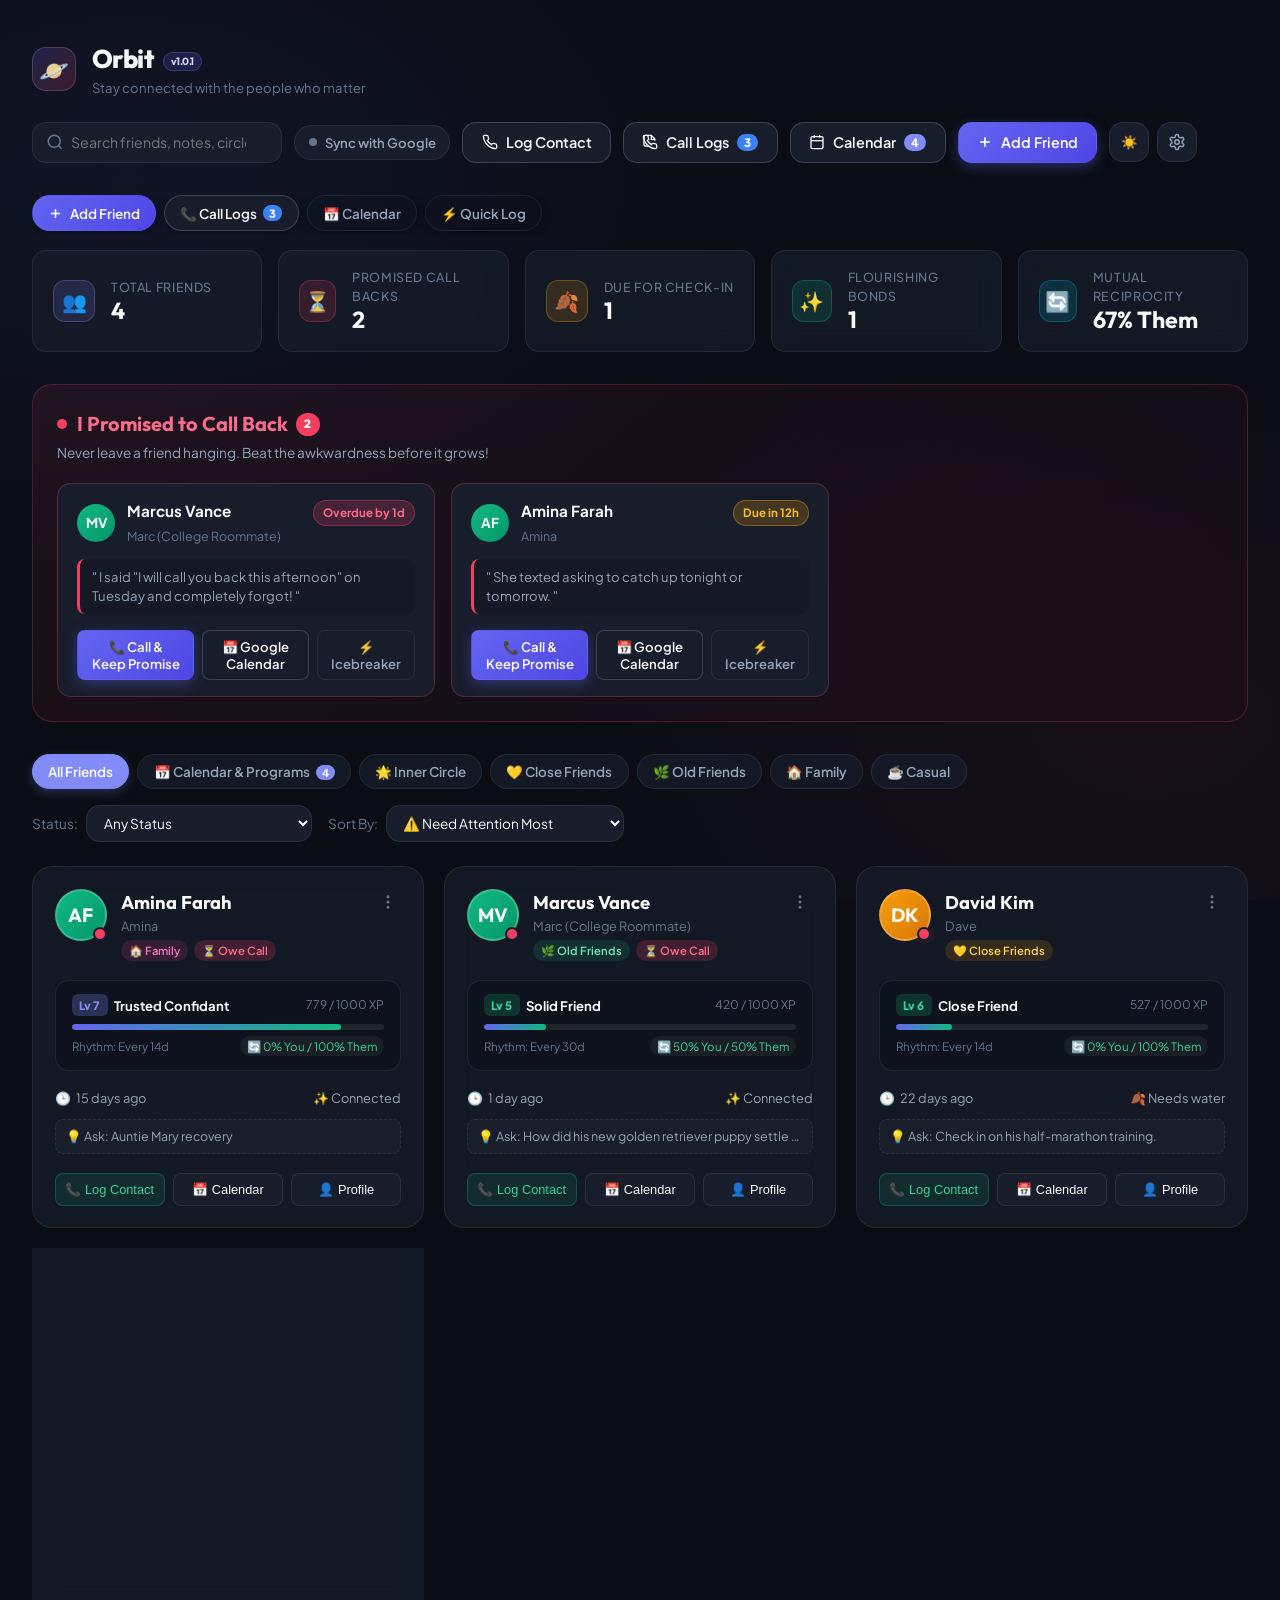
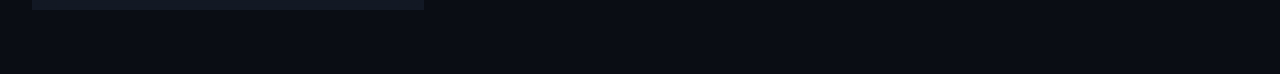
==== commit 191d4682: "feat: v1.0.1 - fix call log fetching, add native Google Drive sync, remove friend button on edit pro" ====
--- a/index.html
+++ b/index.html
@@ -35,7 +35,7 @@
           <span class="logo-core">🪐</span>
         </div>
         <div class="brand-text">
-          <h1>Orbit</h1>
+          <h1>Orbit <span class="app-version-badge" style="font-size: 0.65rem; font-weight: 700; padding: 2px 7px; border-radius: 999px; background: rgba(99, 102, 241, 0.18); color: var(--accent-purple); border: 1px solid rgba(99, 102, 241, 0.35); vertical-align: middle; margin-left: 4px;">v1.0.1</span></h1>
           <p class="tagline">Stay connected with the people who matter</p>
         </div>
       </div>
@@ -372,9 +372,15 @@
           <textarea id="formNotes" rows="2" placeholder="Where you met, shared memories, things they love..."></textarea>
         </div>
 
-        <div class="modal-footer">
-          <button type="button" class="btn btn-ghost" data-close="contactModal">Cancel</button>
-          <button type="submit" class="btn btn-primary">Save Friend</button>
+        <div class="modal-footer" style="display: flex; justify-content: space-between; align-items: center; width: 100%;">
+          <button type="button" id="btnDeleteFriendFromModal" class="btn btn-danger" style="display: none; background: rgba(239, 68, 68, 0.15); color: #ef4444; border: 1px solid rgba(239, 68, 68, 0.35);">
+            <svg width="15" height="15" viewBox="0 0 24 24" fill="none" stroke="currentColor" stroke-width="2"><polyline points="3 6 5 6 21 6"/><path d="M19 6v14a2 2 0 0 1-2 2H7a2 2 0 0 1-2-2V6m3 0V4a2 2 0 0 1 2-2h4a2 2 0 0 1 2 2v2"/><line x1="10" y1="11" x2="10" y2="17"/><line x1="14" y1="11" x2="14" y2="17"/></svg>
+            <span>Remove Friend</span>
+          </button>
+          <div style="display: flex; gap: 8px; margin-left: auto;">
+            <button type="button" class="btn btn-ghost" data-close="contactModal">Cancel</button>
+            <button type="submit" class="btn btn-primary" id="btnSubmitContactForm">Save Friend</button>
+          </div>
         </div>
       </form>
     </div>
@@ -651,6 +657,7 @@
               <button id="profCalendarBtn" class="btn btn-sm btn-secondary">📅 Google Calendar</button>
               <button id="profIcebreakerBtn" class="btn btn-sm btn-secondary">⚡ Icebreaker</button>
               <button id="profEditBtn" class="btn btn-sm btn-ghost">✏️ Edit</button>
+              <button id="profDeleteBtn" class="btn btn-sm btn-danger" style="background: rgba(239, 68, 68, 0.15); color: #ef4444; border: 1px solid rgba(239, 68, 68, 0.35);">🗑️ Remove</button>
             </div>
           </div>
 
@@ -779,51 +786,40 @@
           <h4>Google Drive Cloud Backup & Restore</h4>
           <p class="text-sm">Save your entire social circle, levels, and notes directly to Google Drive, or restore from a previous backup:</p>
           
-          <div class="sync-drive-actions mt-2">
-            <button id="btnExportToGoogleDrive" class="btn btn-secondary">
+          <div class="sync-drive-actions mt-2" style="display: flex; gap: 8px; flex-wrap: wrap;">
+            <button id="btnExportToGoogleDrive" class="btn btn-primary">
               <svg width="16" height="16" viewBox="0 0 24 24" fill="none" stroke="currentColor" stroke-width="2"><path d="M21 15v4a2 2 0 0 1-2 2H5a2 2 0 0 1-2-2v-4"/><polyline points="7 10 12 15 17 10"/><line x1="12" y1="15" x2="12" y2="3"/></svg>
-              💾 Save Backup to Google Drive
+              <span>💾 Save Backup to Google Drive</span>
             </button>
             
-            <input type="file" id="googleDriveRestoreInput" accept=".json" style="display:none;">
+            <input type="file" id="googleDriveRestoreInput" accept=".json,application/json,text/plain" style="display:none;">
             <button id="btnRestoreFromGoogleDrive" class="btn btn-secondary">
               <svg width="16" height="16" viewBox="0 0 24 24" fill="none" stroke="currentColor" stroke-width="2"><path d="M21 15v4a2 2 0 0 1-2 2H5a2 2 0 0 1-2-2v-4"/><polyline points="17 8 12 3 7 8"/><line x1="12" y1="3" x2="12" y2="15"/></svg>
-              📥 Restore from Google Drive
+              <span>📥 Restore from Google Drive</span>
             </button>
 
-            <button id="btnSyncNowGlobal" class="btn btn-primary">🔄 Sync All Data</button>
-          </div>
-        </div>
-
-        <!-- SYNC METHOD 2: REAL-TIME LOCAL WI-FI SYNC -->
+            <a href="https://drive.google.com/drive/my-drive" target="_blank" class="btn btn-ghost" style="text-decoration:none;">
+              <span>🌐 Open Google Drive ↗</span>
+            </a>
+          </div>
+        </div>
+
+        <!-- SYNC METHOD 2: 24/7 CLOUD HOSTING & CROSS-DEVICE ACCESS -->
         <div class="sync-config-section">
-          <div class="section-badge-tag">Method 2 (Local Network)</div>
-          <h4>Real-Time PC ⇄ Android Wi-Fi Sync</h4>
-          <p class="text-sm">When your PC and Android phone are on the same Wi-Fi network, changes sync between both devices instantly.</p>
+          <div class="section-badge-tag">24/7 Cloud Access</div>
+          <h4>Cross-Device Cloud Access & APK</h4>
+          <p class="text-sm">Orbit is hosted 24/7 on high-speed HTTPS cloud hosting. Access your circle anywhere or download the native Android APK:</p>
           
-          <div class="wifi-sync-status-row">
-            <span id="wifiSyncIndicator" class="wifi-dot dot-active"></span>
-            <span id="wifiSyncStatusText">Checking local server status...</span>
-          </div>
-
           <div class="wifi-sync-details mt-2">
             <div class="wifi-ip-badge highlight-badge" style="background: rgba(99, 102, 241, 0.15); border: 1px solid rgba(99, 102, 241, 0.4); padding: 12px; border-radius: 10px;">
-              <div style="font-weight: 700; color: #a5b4fc; margin-bottom: 6px;">🚀 Instant Android App Link (Bypasses Firewall & Router Isolation):</div>
-              <code id="androidHttpsUrl" style="font-size: 1.1rem; color: #38bdf8; word-break: break-all;">https://00193578f9cdd1.lhr.life</code>
-              <div class="mt-2">
-                <button type="button" id="btnCopyHttpsUrl" class="btn btn-xs btn-primary" onclick="navigator.clipboard.writeText('https://00193578f9cdd1.lhr.life'); alert('Copied mobile link to clipboard!');">📋 Copy Phone Link</button>
+              <div style="font-weight: 700; color: #a5b4fc; margin-bottom: 6px;">🚀 Live Cloud Web App:</div>
+              <code id="activeCloudAppUrl" style="font-size: 1.05rem; color: #38bdf8; word-break: break-all;">https://brazen-lint-meyv3.ship.place/</code>
+              <div class="mt-2" style="display: flex; gap: 8px; flex-wrap: wrap;">
+                <a href="https://brazen-lint-meyv3.ship.place/" target="_blank" class="btn btn-xs btn-primary" style="text-decoration:none;">🌐 Open Cloud App</a>
+                <a href="https://brazen-lint-meyv3.ship.place/Orbit.apk" download class="btn btn-xs btn-secondary" style="text-decoration:none;">📱 Download Orbit.apk</a>
               </div>
             </div>
-            <div class="wifi-ip-badge mt-2" style="font-size: 0.85rem; opacity: 0.75; padding: 6px 10px;">
-              <span>📶 Local Wi-Fi Direct:</span>
-              <code id="androidWifiSyncUrl">http://192.168.1.6:5000/</code>
-            </div>
-          </div>
-
-          <div class="sync-action-row mt-2">
-            <button id="btnForceWifiSync" class="btn btn-secondary btn-sm">🔄 Sync Data Now</button>
-          </div>
-        </div>
+          </div>
 
         <!-- SYNC METHOD 3: ADVANCED GOOGLE CLOUD OAUTH2 CLIENT -->
         <details class="sync-config-section setup-guide-box">
--- a/styles.css
+++ b/styles.css
@@ -3421,7 +3421,20 @@
   .call-logs-toolbar .btn, .call-logs-filter-group select {
     width: 100%;
   }
-}
-
-
-
+  #contactModal .modal-footer {
+    flex-direction: column-reverse;
+    gap: 8px;
+  }
+  #contactModal .modal-footer > div {
+    width: 100%;
+    display: flex;
+    gap: 8px;
+  }
+  #contactModal .modal-footer .btn {
+    width: 100%;
+  }
+}
+
+
+
+
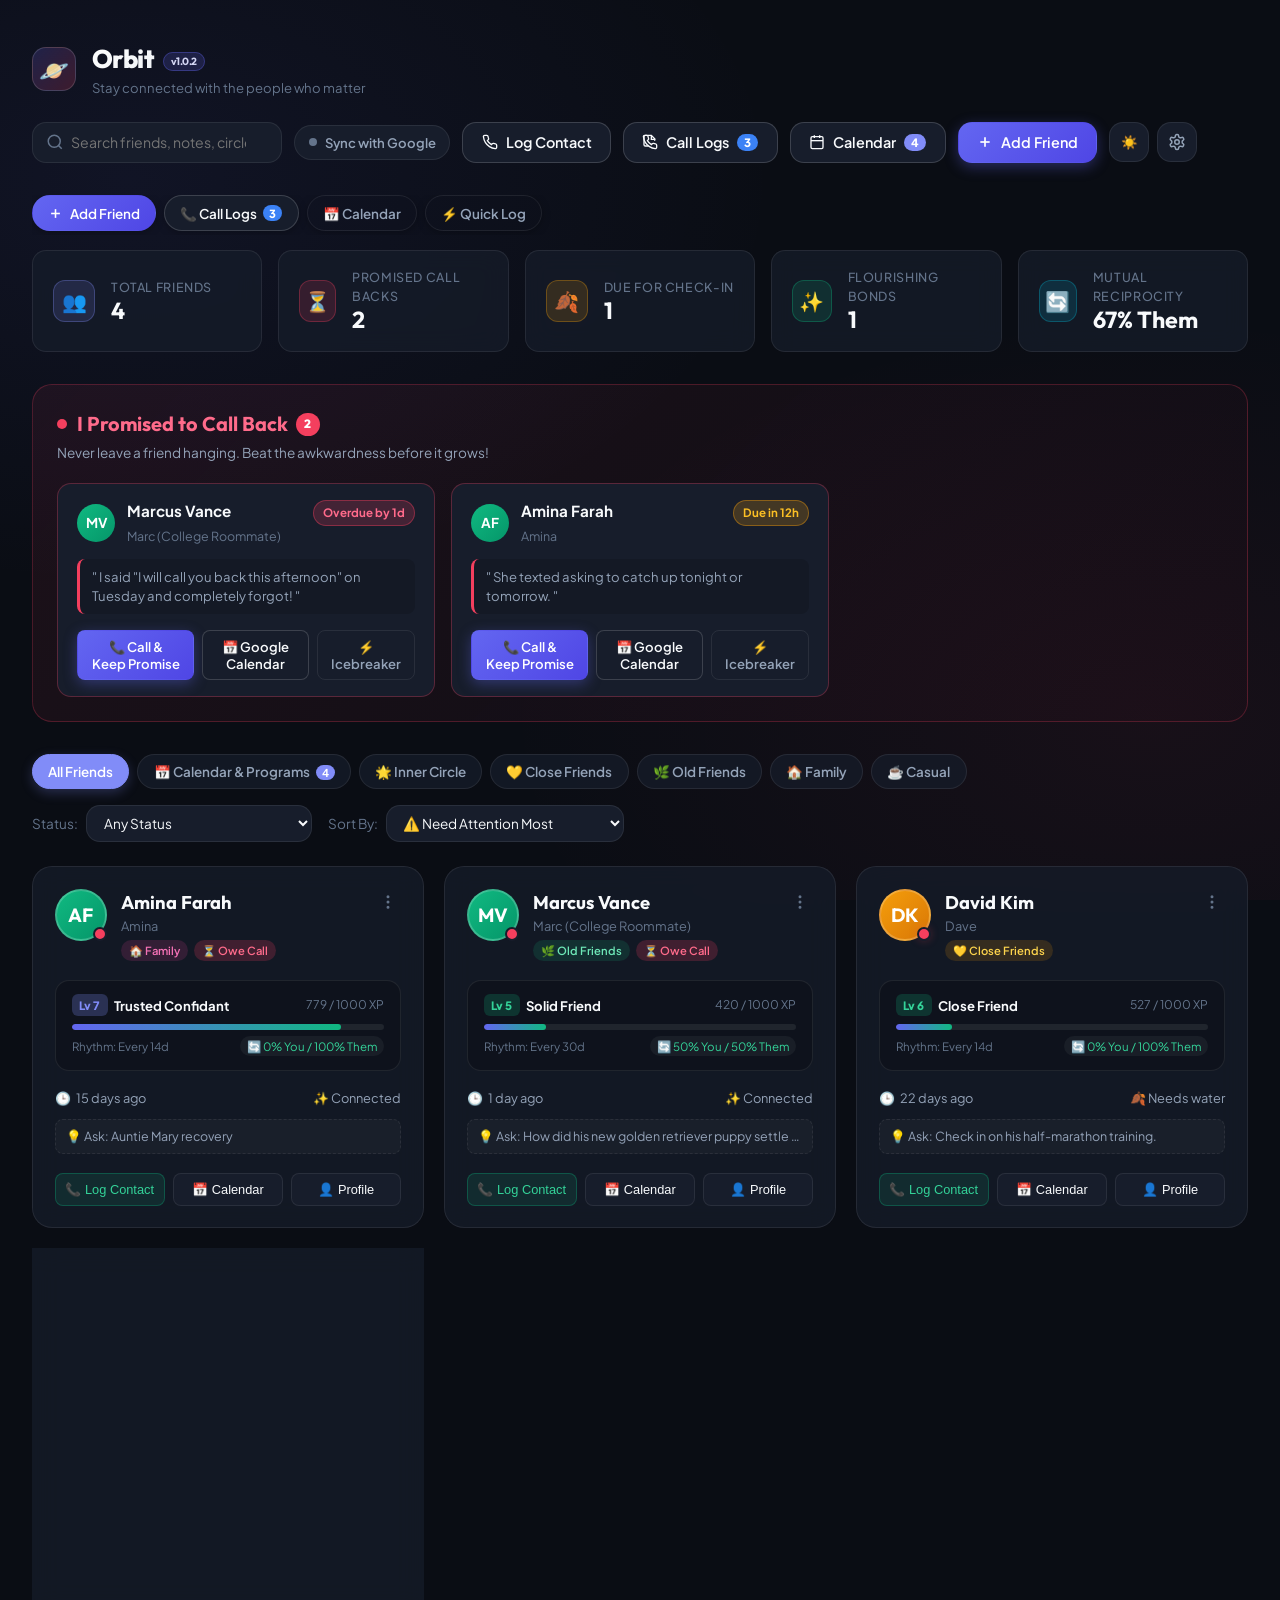
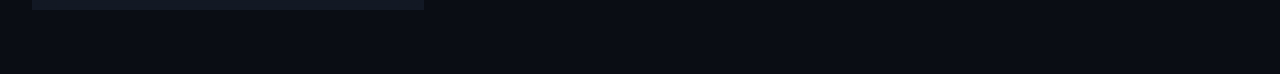
==== commit 8e135aee: "v1.0.2: Fix backup/restore with file and Drive, add Google account cloud sync & pairing, add daily &" ====
--- a/index.html
+++ b/index.html
@@ -35,7 +35,7 @@
           <span class="logo-core">🪐</span>
         </div>
         <div class="brand-text">
-          <h1>Orbit <span class="app-version-badge" style="font-size: 0.65rem; font-weight: 700; padding: 2px 7px; border-radius: 999px; background: rgba(99, 102, 241, 0.18); color: var(--accent-purple); border: 1px solid rgba(99, 102, 241, 0.35); vertical-align: middle; margin-left: 4px;">v1.0.1</span></h1>
+          <h1>Orbit <span class="app-version-badge" style="font-size: 0.65rem; font-weight: 700; padding: 2px 7px; border-radius: 999px; background: rgba(99, 102, 241, 0.18); color: var(--accent-purple); border: 1px solid rgba(99, 102, 241, 0.35); vertical-align: middle; margin-left: 4px;">v1.0.2</span></h1>
           <p class="tagline">Stay connected with the people who matter</p>
         </div>
       </div>
@@ -333,6 +333,8 @@
           <div class="form-group flex-1">
             <label for="formCadence">Desired Contact Rhythm</label>
             <select id="formCadence">
+              <option value="1">Daily (Every Day)</option>
+              <option value="3">Every 3 Days</option>
               <option value="7">Every 7 Days (Weekly)</option>
               <option value="14" selected>Every 2 Weeks (Bi-weekly)</option>
               <option value="30">Every Month (30 Days)</option>
@@ -763,11 +765,11 @@
           </div>
         </div>
 
-        <!-- SYNC METHOD 1: INSTANT GOOGLE ACCOUNT LINK (ZERO SETUP) -->
+        <!-- SYNC METHOD 1: INSTANT GOOGLE ACCOUNT & CLOUD SYNC (ZERO SETUP) -->
         <div id="googleLinkSection" class="sync-config-section">
           <div class="section-badge-tag">Method 1 (Instant — Zero Setup)</div>
-          <h4>Link Your Google Account</h4>
-          <p class="text-sm">Link your Google email to activate seamless cross-device identity and cloud backup:</p>
+          <h4>Link Google Account & Cloud Sync</h4>
+          <p class="text-sm">Link your Google email to activate seamless cross-device cloud sync and backup across PC and phone:</p>
           
           <div class="form-row mt-2">
             <div class="form-group flex-2">
@@ -775,7 +777,25 @@
               <input type="email" id="googleAccountEmailInput" placeholder="e.g. yourname@gmail.com">
             </div>
             <div class="form-group flex-1" style="justify-content: flex-end;">
-              <button id="btnLinkGoogleEmail" class="btn btn-primary w-full">⚡ Connect Google Account</button>
+              <button id="btnLinkGoogleEmail" class="btn btn-primary w-full">⚡ Connect Account</button>
+            </div>
+          </div>
+
+          <div id="syncChannelDetailsBox" class="mt-2" style="display: none; background: rgba(16, 185, 129, 0.1); border: 1px solid rgba(16, 185, 129, 0.3); border-radius: 8px; padding: 10px;">
+            <div style="font-size: 0.85rem; color: #34d399; font-weight: 600;">☁️ Cloud Sync Active</div>
+            <div style="font-size: 0.78rem; color: var(--text-muted); margin-top: 3px;">
+              Sync Key: <code id="displaySyncChannelKey" style="color: #6ee7b7; user-select: all;"></code>
+              <button id="btnCopySyncKey" class="btn btn-xs btn-ghost" style="margin-left: 6px; padding: 2px 6px;">📋 Copy</button>
+            </div>
+          </div>
+
+          <div class="form-row mt-2" id="syncKeyConnectRow">
+            <div class="form-group flex-2">
+              <label for="inputPairSyncKey" style="font-size: 0.78rem;">Or Pair with Sync Key from another device</label>
+              <input type="text" id="inputPairSyncKey" placeholder="Paste 32-character Sync Key">
+            </div>
+            <div class="form-group flex-1" style="justify-content: flex-end;">
+              <button id="btnPairSyncKey" class="btn btn-secondary w-full" style="font-size: 0.82rem;">🔗 Pair & Sync</button>
             </div>
           </div>
         </div>
@@ -813,10 +833,10 @@
           <div class="wifi-sync-details mt-2">
             <div class="wifi-ip-badge highlight-badge" style="background: rgba(99, 102, 241, 0.15); border: 1px solid rgba(99, 102, 241, 0.4); padding: 12px; border-radius: 10px;">
               <div style="font-weight: 700; color: #a5b4fc; margin-bottom: 6px;">🚀 Live Cloud Web App:</div>
-              <code id="activeCloudAppUrl" style="font-size: 1.05rem; color: #38bdf8; word-break: break-all;">https://brazen-lint-meyv3.ship.place/</code>
+              <code id="activeCloudAppUrl" style="font-size: 1.05rem; color: #38bdf8; word-break: break-all;">https://garnet-calf-dpyfb.ship.place/</code>
               <div class="mt-2" style="display: flex; gap: 8px; flex-wrap: wrap;">
-                <a href="https://brazen-lint-meyv3.ship.place/" target="_blank" class="btn btn-xs btn-primary" style="text-decoration:none;">🌐 Open Cloud App</a>
-                <a href="https://brazen-lint-meyv3.ship.place/Orbit.apk" download class="btn btn-xs btn-secondary" style="text-decoration:none;">📱 Download Orbit.apk</a>
+                <a href="https://garnet-calf-dpyfb.ship.place/" id="linkOpenCloudApp" target="_blank" class="btn btn-xs btn-primary" style="text-decoration:none;">🌐 Open Cloud App</a>
+                <a href="https://garnet-calf-dpyfb.ship.place/Orbit.apk" id="linkDownloadApk" download class="btn btn-xs btn-secondary" style="text-decoration:none;">📱 Download Orbit.apk</a>
               </div>
             </div>
           </div>
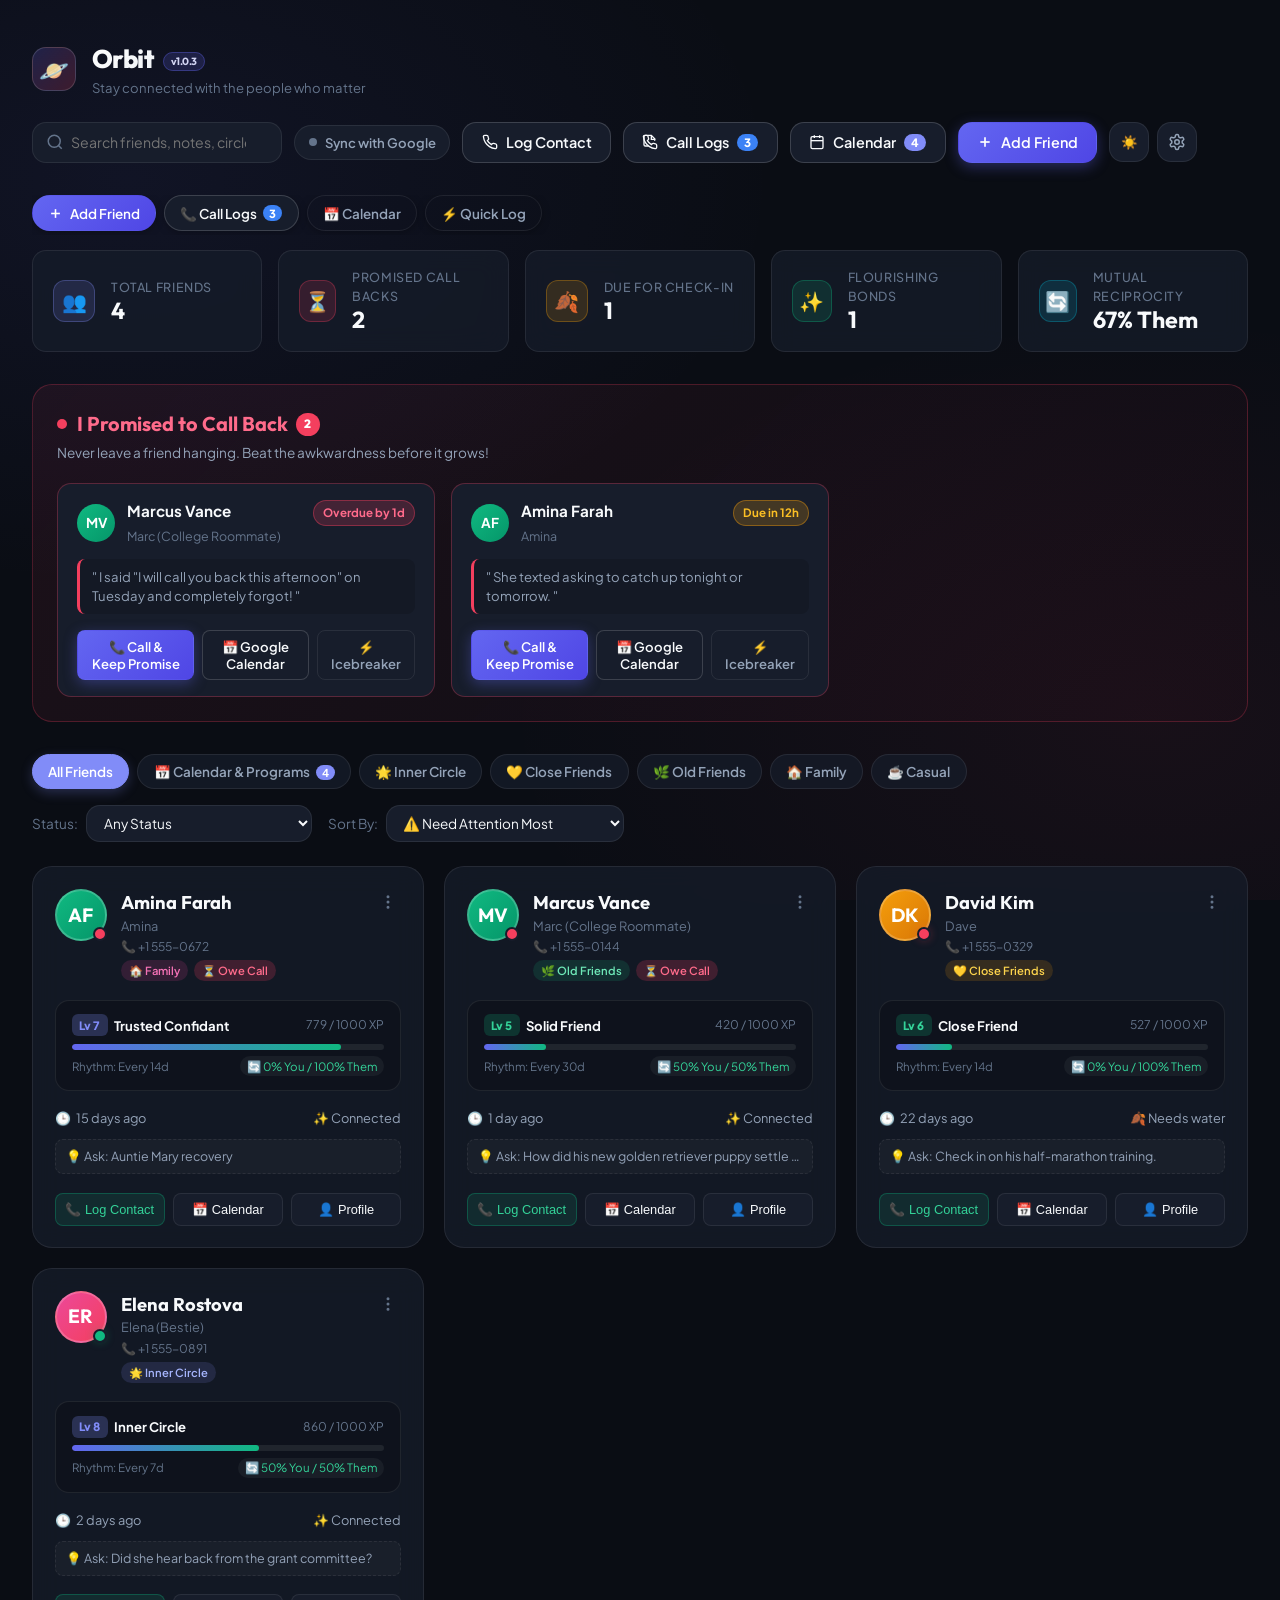
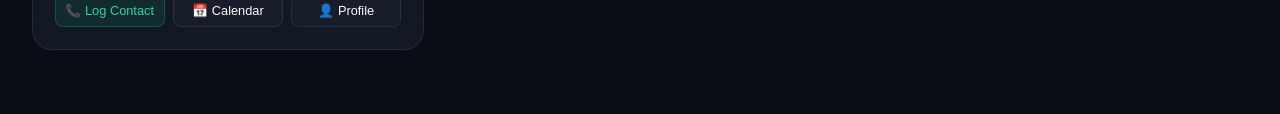
==== commit 1941e893: "v1.0.3: Multi-phone support, <10s call handling, reliable cloud sync & Google Drive backup" ====
--- a/index.html
+++ b/index.html
@@ -35,7 +35,7 @@
           <span class="logo-core">🪐</span>
         </div>
         <div class="brand-text">
-          <h1>Orbit <span class="app-version-badge" style="font-size: 0.65rem; font-weight: 700; padding: 2px 7px; border-radius: 999px; background: rgba(99, 102, 241, 0.18); color: var(--accent-purple); border: 1px solid rgba(99, 102, 241, 0.35); vertical-align: middle; margin-left: 4px;">v1.0.2</span></h1>
+          <h1>Orbit <span class="app-version-badge" style="font-size: 0.65rem; font-weight: 700; padding: 2px 7px; border-radius: 999px; background: rgba(99, 102, 241, 0.18); color: var(--accent-purple); border: 1px solid rgba(99, 102, 241, 0.35); vertical-align: middle; margin-left: 4px;">v1.0.3</span></h1>
           <p class="tagline">Stay connected with the people who matter</p>
         </div>
       </div>
@@ -310,8 +310,8 @@
 
         <div class="form-row">
           <div class="form-group flex-1">
-            <label for="formPhone">Phone Number</label>
-            <input type="tel" id="formPhone" placeholder="e.g. +1 555-0192">
+            <label for="formPhone">Phone Number(s) <span style="font-size: 0.72rem; color: var(--text-muted); font-weight: normal;">(comma-separated if multiple)</span></label>
+            <input type="text" id="formPhone" placeholder="e.g. +1 555-0192, +1 555-0193">
           </div>
           <div class="form-group flex-1">
             <label for="formEmail">Email</label>
@@ -748,7 +748,7 @@
               <p>Your contacts and callback reminders are stored securely on your device. You can also sync to Google Drive or access the live cloud web app:</p>
             </div>
           </div>
-          <a href="https://unique-oyster-65y2m.ship.place/" target="_blank" class="btn btn-sm btn-primary">🌐 Open Live Cloud App</a>
+          <a href="https://general-avatar-618v9.ship.place/" target="_blank" class="btn btn-sm btn-primary">🌐 Open Live Cloud App</a>
         </div>
 
         <!-- Connected Google Account Card (Shown when signed in / linked) -->
@@ -833,10 +833,10 @@
           <div class="wifi-sync-details mt-2">
             <div class="wifi-ip-badge highlight-badge" style="background: rgba(99, 102, 241, 0.15); border: 1px solid rgba(99, 102, 241, 0.4); padding: 12px; border-radius: 10px;">
               <div style="font-weight: 700; color: #a5b4fc; margin-bottom: 6px;">🚀 Live Cloud Web App:</div>
-              <code id="activeCloudAppUrl" style="font-size: 1.05rem; color: #38bdf8; word-break: break-all;">https://garnet-calf-dpyfb.ship.place/</code>
+              <code id="activeCloudAppUrl" style="font-size: 1.05rem; color: #38bdf8; word-break: break-all;">https://aerial-latency-5do0q.ship.place/</code>
               <div class="mt-2" style="display: flex; gap: 8px; flex-wrap: wrap;">
-                <a href="https://garnet-calf-dpyfb.ship.place/" id="linkOpenCloudApp" target="_blank" class="btn btn-xs btn-primary" style="text-decoration:none;">🌐 Open Cloud App</a>
-                <a href="https://garnet-calf-dpyfb.ship.place/Orbit.apk" id="linkDownloadApk" download class="btn btn-xs btn-secondary" style="text-decoration:none;">📱 Download Orbit.apk</a>
+                <a href="https://aerial-latency-5do0q.ship.place/" id="linkOpenCloudApp" target="_blank" class="btn btn-xs btn-primary" style="text-decoration:none;">🌐 Open Cloud App</a>
+                <a href="https://aerial-latency-5do0q.ship.place/Orbit.apk" id="linkDownloadApk" download class="btn btn-xs btn-secondary" style="text-decoration:none;">📱 Download Orbit.apk</a>
               </div>
             </div>
           </div>
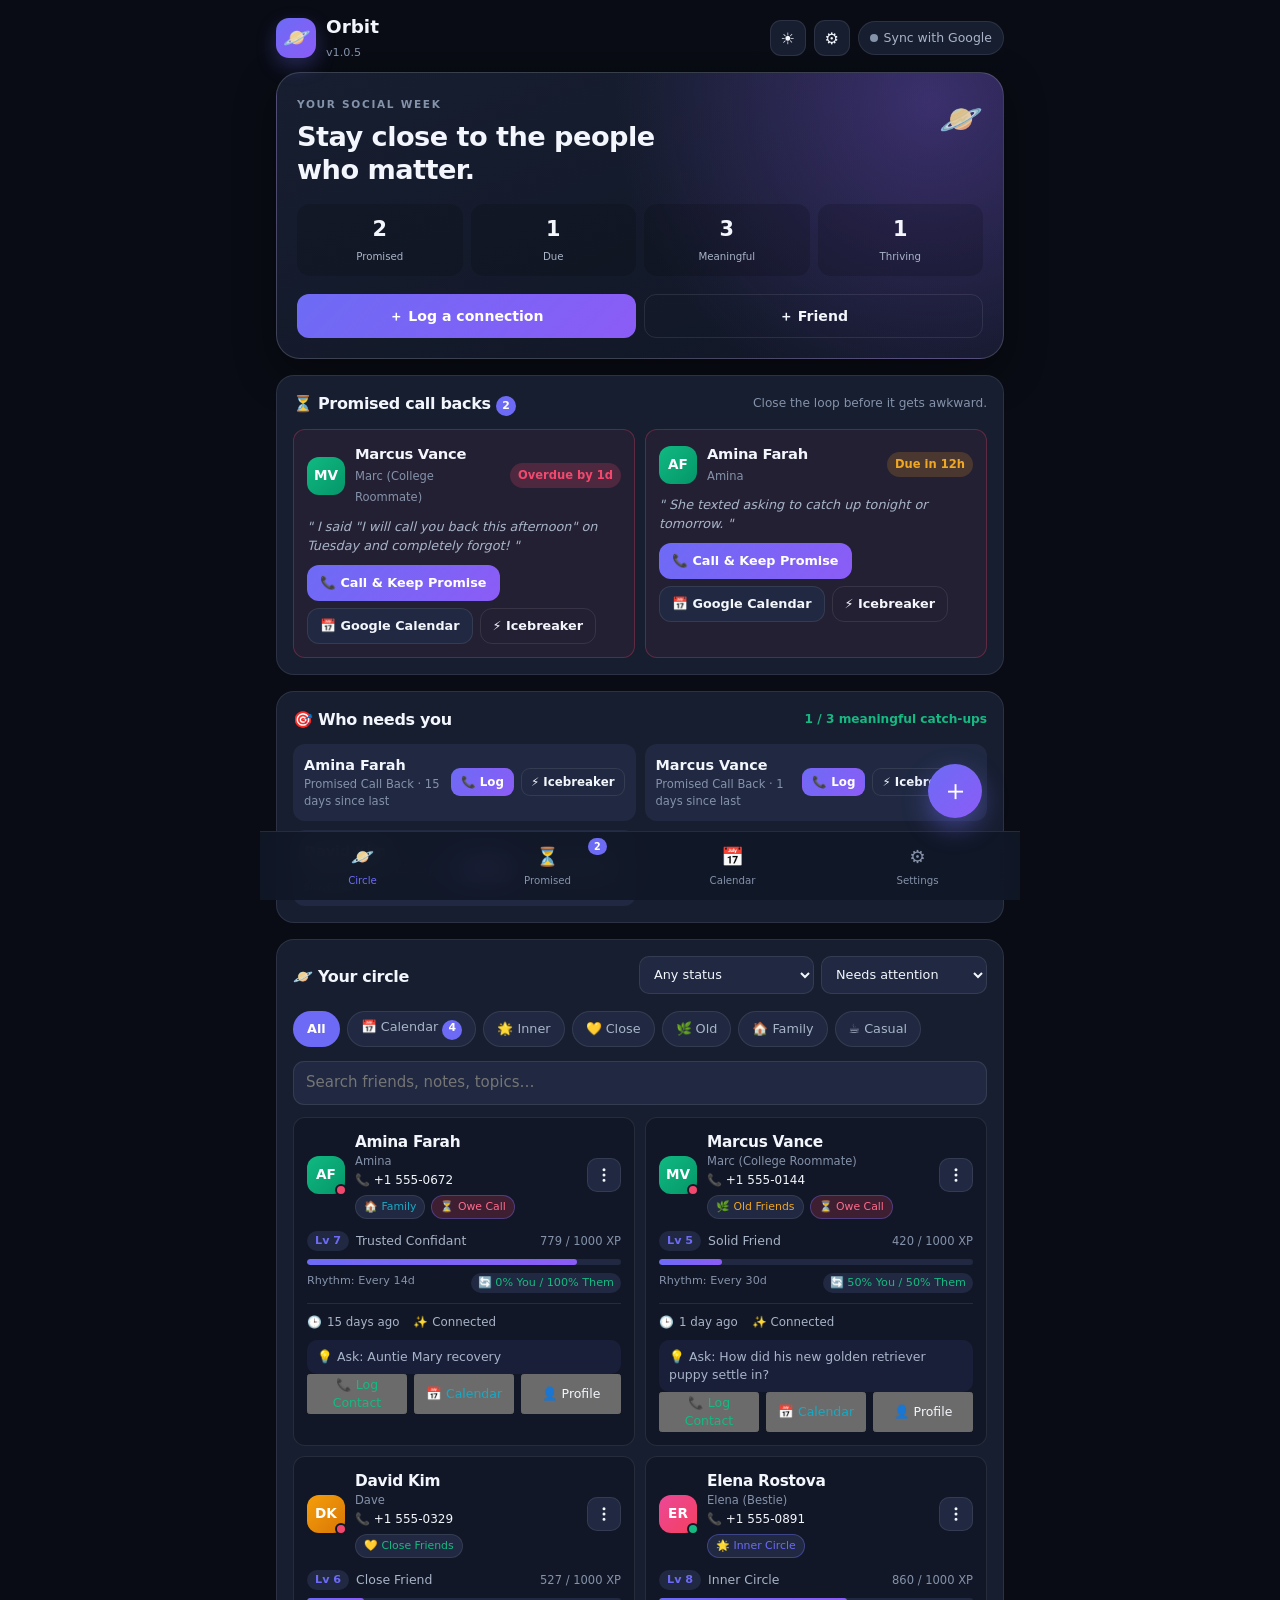
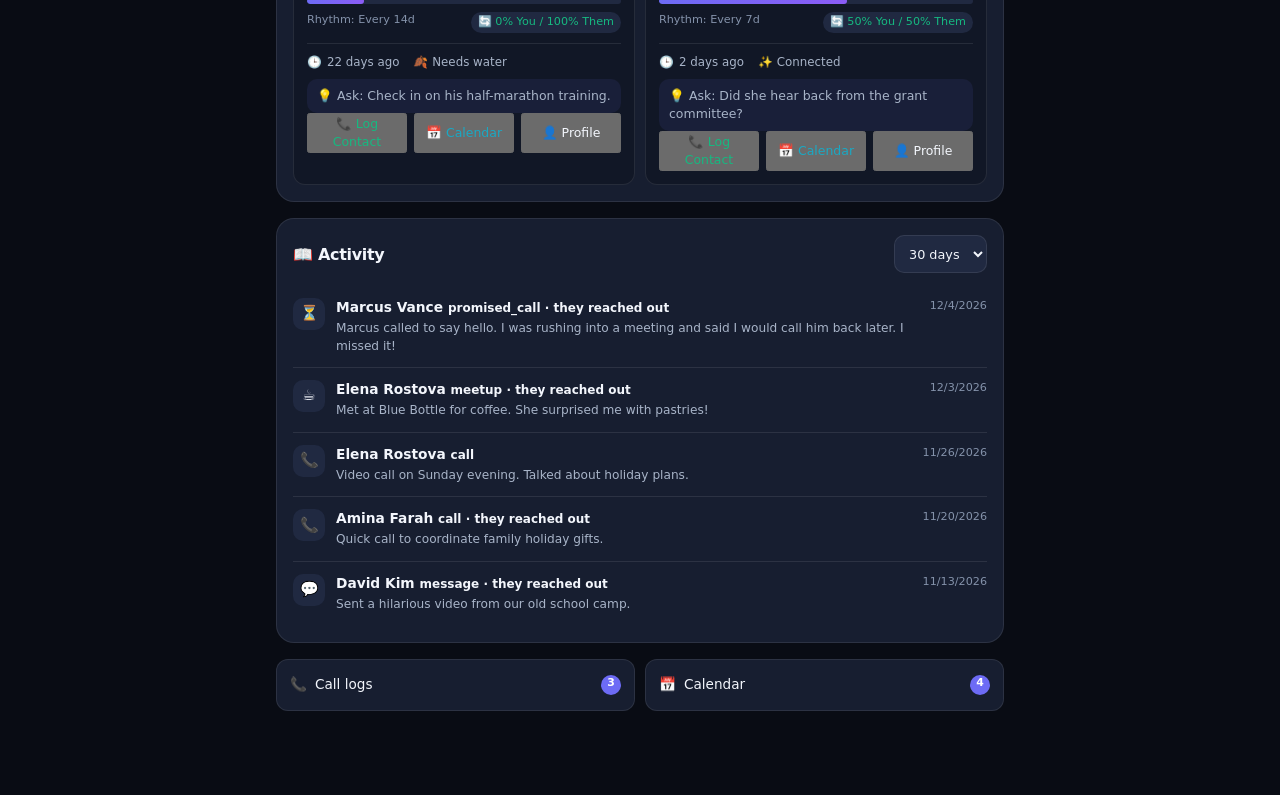
==== commit d39e3230: "v1.0.5: mobile-first UI, reminder widget/service, local start and APK polish" ====
--- a/index.html
+++ b/index.html
@@ -2,7 +2,7 @@
 <html lang="en">
 <head>
   <meta charset="UTF-8">
-  <meta name="viewport" content="width=device-width, initial-scale=1.0, maximum-scale=1.0, user-scalable=no, viewport-fit=cover">
+  <meta name="viewport" content="width=device-width, initial-scale=1.0, viewport-fit=cover">
   <title>Orbit - Social Circle & Connection Tracker</title>
   
   <!-- PWA & Android Meta Tags -->
@@ -16,272 +16,192 @@
   <link rel="icon" type="image/png" sizes="192x192" href="icons/icon-192.png">
   <link rel="apple-touch-icon" href="icons/icon-192.png">
 
-  <!-- Google Identity Services SDK -->
-  <script src="https://accounts.google.com/gsi/client" async defer></script>
-
   <link rel="stylesheet" href="styles.css">
-  <link rel="preconnect" href="https://fonts.googleapis.com">
-  <link rel="preconnect" href="https://fonts.gstatic.com" crossorigin>
-  <link href="https://fonts.googleapis.com/css2?family=Plus+Jakarta+Sans:wght@400;500;600;700;800&family=Outfit:wght@500;600;700;800&display=swap" rel="stylesheet">
 </head>
 <body class="theme-dark">
   <div id="app" class="app-container">
-    
-    <!-- TOP HEADER -->
+
+    <!-- TOP BAR -->
     <header class="app-header">
-      <div class="header-brand">
-        <div class="brand-logo">
-          <span class="logo-orbit-ring"></span>
-          <span class="logo-core">🪐</span>
-        </div>
-        <div class="brand-text">
-          <h1>Orbit <span class="app-version-badge" style="font-size: 0.65rem; font-weight: 700; padding: 2px 7px; border-radius: 999px; background: rgba(99, 102, 241, 0.18); color: var(--accent-purple); border: 1px solid rgba(99, 102, 241, 0.35); vertical-align: middle; margin-left: 4px;">v1.0.3</span></h1>
-          <p class="tagline">Stay connected with the people who matter</p>
-        </div>
-      </div>
-
+      <div class="brand">
+        <span class="brand-mark" aria-hidden="true">🪐</span>
+        <div class="brand-copy">
+          <strong>Orbit</strong>
+          <span class="version">v1.0.5</span>
+        </div>
+      </div>
       <div class="header-actions">
-        <div class="search-box">
-          <svg class="search-icon" width="18" height="18" viewBox="0 0 24 24" fill="none" stroke="currentColor" stroke-width="2"><circle cx="11" cy="11" r="8"/><path d="m21 21-4.35-4.35"/></svg>
-          <input type="text" id="searchInput" placeholder="Search friends, notes, circles...">
-          <button id="clearSearchBtn" class="clear-search-btn" title="Clear search" style="display:none;">&times;</button>
-        </div>
-
-        <button id="googleSyncPill" class="google-sync-pill" title="Google Account Cloud Sync">
+        <button id="themeToggleBtn" class="icon-btn" aria-label="Toggle color theme" title="Toggle theme"><span id="themeIcon">☀️</span></button>
+        <button id="dataSettingsBtn" class="icon-btn" aria-label="Open settings" title="Settings">⚙️</button>
+        <button id="googleSyncPill" class="sync-pill" title="Cloud sync">
           <span id="syncStatusDot" class="sync-dot dot-disconnected"></span>
-          <img id="syncUserAvatar" class="sync-avatar" style="display:none;" alt="User">
-          <span id="syncStatusText">Sync with Google</span>
+          <img id="syncUserAvatar" class="sync-avatar" style="display:none;" alt="Profile">
+          <span id="syncStatusText">Sync</span>
         </button>
-
-        <button id="quickLogBtn" class="btn btn-secondary">
-          <svg width="16" height="16" viewBox="0 0 24 24" fill="none" stroke="currentColor" stroke-width="2"><path d="M22 16.92v3a2 2 0 0 1-2.18 2 19.79 19.79 0 0 1-8.63-3.07 19.5 19.5 0 0 1-6-6 19.79 19.79 0 0 1-3.07-8.67A2 2 0 0 1 4.11 2h3a2 2 0 0 1 2 1.72 12.84 12.84 0 0 0 .7 2.81 2 2 0 0 1-.45 2.11L8.09 9.91a16 16 0 0 0 6 6l1.27-1.27a2 2 0 0 1 2.11-.45 12.84 12.84 0 0 0 2.81.7A2 2 0 0 1 22 16.92z"/></svg>
-          <span>Log Contact</span>
-        </button>
-
-        <button id="headerCallLogsBtn" class="btn btn-secondary" title="View Recent Call Logs & Quick Import">
-          <svg width="16" height="16" viewBox="0 0 24 24" fill="none" stroke="currentColor" stroke-width="2"><path d="M22 16.92v3a2 2 0 0 1-2.18 2 19.79 19.79 0 0 1-8.63-3.07 19.5 19.5 0 0 1-6-6 19.79 19.79 0 0 1-3.07-8.67A2 2 0 0 1 4.11 2h3a2 2 0 0 1 2 1.72 12.84 12.84 0 0 0 .7 2.81 2 2 0 0 1-.45 2.11L8.09 9.91a16 16 0 0 0 6 6l1.27-1.27a2 2 0 0 1 2.11-.45 12.84 12.84 0 0 0 2.81.7A2 2 0 0 1 22 16.92z"/><path d="M14 2v6h6"/><path d="M10 18H5a2 2 0 0 1-2-2V4a2 2 0 0 1 2-2h9l5 5v3"/></svg>
-          <span>Call Logs</span>
-          <span class="badge-count" id="headerCallLogsBadge" style="display:none; font-size: 0.72rem; padding: 1px 7px; border-radius: 999px; background: #3b82f6; color: #fff;">0</span>
-        </button>
-
-        <button id="headerCalendarBtn" class="btn btn-secondary" title="View Scheduled Dates & Programs">
-          <svg width="16" height="16" viewBox="0 0 24 24" fill="none" stroke="currentColor" stroke-width="2"><rect x="3" y="4" width="18" height="18" rx="2" ry="2"></rect><line x1="16" y1="2" x2="16" y2="6"></line><line x1="8" y1="2" x2="8" y2="6"></line><line x1="3" y1="10" x2="21" y2="10"></line></svg>
-          <span>Calendar</span>
-          <span class="badge-count" id="headerCalendarBadge" style="display:none; font-size: 0.72rem; padding: 1px 7px; border-radius: 999px; background: var(--accent-purple); color: #fff;">0</span>
-        </button>
-
-        <button id="addContactBtn" class="btn btn-primary">
-          <svg width="16" height="16" viewBox="0 0 24 24" fill="none" stroke="currentColor" stroke-width="2.5"><line x1="12" y1="5" x2="12" y2="19"></line><line x1="5" y1="12" x2="19" y2="12"></line></svg>
-          <span>Add Friend</span>
-        </button>
-
-        <div class="header-tools">
-          <button id="themeToggleBtn" class="icon-btn" title="Toggle Dark/Light Mode">
-            <span id="themeIcon">☀️</span>
-          </button>
-          <button id="dataSettingsBtn" class="icon-btn" title="Backup / Restore">
-            <svg width="18" height="18" viewBox="0 0 24 24" fill="none" stroke="currentColor" stroke-width="2"><path d="M12.22 2h-.44a2 2 0 0 0-2 2v.18a2 2 0 0 1-1 1.73l-.43.25a2 2 0 0 1-2 0l-.15-.08a2 2 0 0 0-2.73.73l-.22.38a2 2 0 0 0 .73 2.73l.15.1a2 2 0 0 1 1 1.72v.51a2 2 0 0 1-1 1.74l-.15.09a2 2 0 0 0-.73 2.73l.22.38a2 2 0 0 0 2.73.73l.15-.08a2 2 0 0 1 2 0l.43.25a2 2 0 0 1 1 1.73V20a2 2 0 0 0 2 2h.44a2 2 0 0 0 2-2v-.18a2 2 0 0 1 1-1.73l.43-.25a2 2 0 0 1 2 0l.15.08a2 2 0 0 0 2.73-.73l.22-.39a2 2 0 0 0-.73-2.73l-.15-.08a2 2 0 0 1-1-1.74v-.5a2 2 0 0 1 1-1.74l.15-.09a2 2 0 0 0 .73-2.73l-.22-.38a2 2 0 0 0-2.73-.73l-.15.08a2 2 0 0 1-2 0l-.43-.25a2 2 0 0 1-1-1.73V4a2 2 0 0 0-2-2z"/><circle cx="12" cy="12" r="3"/></svg>
-          </button>
-        </div>
       </div>
     </header>
 
-    <!-- ANDROID INSTALL PWA BANNER -->
-    <div id="androidInstallBanner" class="android-install-banner" style="display:none;">
-      <div class="banner-left">
-        <img src="icons/icon-96.png" class="install-icon" alt="Orbit">
-        <div class="install-text">
-          <strong>Install Orbit on Android</strong>
-          <span>Seamless access, callback notifications & Google Sync</span>
-        </div>
-      </div>
-      <div class="banner-actions">
-        <button id="btnInstallApp" class="btn btn-sm btn-primary">Install App</button>
-        <button id="btnDismissInstall" class="dismiss-install-btn">&times;</button>
-      </div>
-    </div>
-
-    <!-- OFFLINE STATUS INDICATOR BANNER -->
-    <div id="offlineIndicatorBanner" class="offline-status-banner" style="display:none;">
-      <span>⚡ Offline Mode — Changes are saved locally on your device and will sync when reconnected.</span>
-    </div>
-
-    <!-- NOTIFICATION ACCESS PERMISSION BANNER -->
-    <div id="notificationPermissionBanner" class="notification-prompt-banner" style="display:none;">
-      <div class="banner-left">
-        <span class="bell-icon">🔔</span>
-        <div class="install-text">
-          <strong>Enable Callback Reminders</strong>
-          <span>Get notified when you promised to call a friend back so you never lose touch</span>
-        </div>
-      </div>
-      <div class="banner-actions">
-        <button id="btnGrantNotifications" class="btn btn-sm btn-primary">Enable Notifications</button>
-        <button id="btnDismissNotifications" class="dismiss-install-btn">&times;</button>
-      </div>
-    </div>
-
-    <!-- MOBILE QUICK ACTIONS: Immediate 1-tap friend creation, call logs & calendar -->
-    <div class="mobile-quick-action-bar">
-      <button id="mobileActionAddFriend" class="btn btn-primary btn-action-pill">
-        <svg width="15" height="15" viewBox="0 0 24 24" fill="none" stroke="currentColor" stroke-width="2.5"><line x1="12" y1="5" x2="12" y2="19"></line><line x1="5" y1="12" x2="19" y2="12"></line></svg>
-        <span>Add Friend</span>
-      </button>
-      <button id="mobileActionCallLogs" class="btn btn-secondary btn-action-pill">
-        <span>📞 Call Logs</span>
-        <span class="badge-count" id="mobileCallLogsBadge" style="display:none; font-size: 0.7rem; padding: 1px 6px; border-radius: 999px; background: #3b82f6; color: #fff;">0</span>
-      </button>
-      <button id="mobileActionCalendar" class="btn btn-ghost btn-action-pill">
-        <span>📅 Calendar</span>
-      </button>
-      <button id="mobileActionQuickLog" class="btn btn-ghost btn-action-pill">
-        <span>⚡ Quick Log</span>
-      </button>
-    </div>
-
-    <!-- DASHBOARD STATS ROW -->
-    <section class="stats-overview">
-      <div class="stat-card" data-filter="all">
-        <div class="stat-icon circle-purple">👥</div>
-        <div class="stat-info">
-          <span class="stat-label">Total Friends</span>
-          <span class="stat-value" id="statTotalContacts">0</span>
-        </div>
-      </div>
-
-      <div class="stat-card stat-alert" id="statCardOweCall" data-filter="owe_call">
-        <div class="stat-icon circle-rose">⏳</div>
-        <div class="stat-info">
-          <span class="stat-label">Promised Call Backs</span>
-          <span class="stat-value" id="statPromisedCalls">0</span>
-        </div>
-      </div>
-
-      <div class="stat-card" id="statCardNeedWater" data-filter="needs_water">
-        <div class="stat-icon circle-amber">🍂</div>
-        <div class="stat-info">
-          <span class="stat-label">Due for Check-in</span>
-          <span class="stat-value" id="statNeedsCheckin">0</span>
-        </div>
-      </div>
-
-      <div class="stat-card" data-filter="strong">
-        <div class="stat-icon circle-green">✨</div>
-        <div class="stat-info">
-          <span class="stat-label">Flourishing Bonds</span>
-          <span class="stat-value" id="statFlourishing">0</span>
-        </div>
-      </div>
-
-      <div class="stat-card" data-filter="two_way">
-        <div class="stat-icon circle-cyan">🔄</div>
-        <div class="stat-info">
-          <span class="stat-label">Mutual Reciprocity</span>
-          <span class="stat-value" id="statReciprocityScore">0%</span>
-        </div>
-      </div>
-    </section>
-
-    <!-- URGENT CALLBACK BANNER / REMINDER DECK -->
-    <section id="promisedCallsDeck" class="promised-calls-section" style="display:none;">
-      <div class="section-badge-header">
-        <div class="badge-title">
-          <span class="badge-pulse"></span>
-          <h2>I Promised to Call Back <span class="badge-count" id="promisedCountBadge">0</span></h2>
-        </div>
-        <p class="badge-hint">Never leave a friend hanging. Beat the awkwardness before it grows!</p>
-      </div>
-      <div id="promisedCallsList" class="promised-cards-grid">
-        <!-- Rendered dynamically -->
-      </div>
-    </section>
-
-    <!-- FILTER & CONTROL TOOLBAR -->
-    <section class="toolbar-section">
-      <div class="circles-tabs" id="circlesTabs">
-        <button class="circle-tab active" data-circle="all">All Friends</button>
-        <button class="circle-tab tab-calendar-nav" data-circle="calendar">📅 Calendar & Programs <span id="circleCalendarBadge" class="nav-badge-inline" style="display:none;">0</span></button>
-        <button class="circle-tab" data-circle="inner">🌟 Inner Circle</button>
-        <button class="circle-tab" data-circle="close">💛 Close Friends</button>
-        <button class="circle-tab" data-circle="old">🌿 Old Friends</button>
-        <button class="circle-tab" data-circle="family">🏠 Family</button>
-        <button class="circle-tab" data-circle="casual">☕ Casual</button>
-      </div>
-
-      <div class="toolbar-filters">
-        <div class="filter-dropdown-wrap">
-          <label for="statusFilterSelect">Status:</label>
-          <select id="statusFilterSelect">
-            <option value="all">Any Status</option>
-            <option value="owe_call">⏳ Owe a Call</option>
-            <option value="cooling">🍂 Cooling Down / Overdue</option>
-            <option value="thriving">✨ Flourishing / Active</option>
-            <option value="they_reached_out">📥 They Reached Out Last</option>
+    <!-- STATUS BANNERS -->
+    <div id="androidInstallBanner" class="banner" style="display:none;">
+      <span>📲 Install Orbit on your home screen for quick access.</span>
+      <button id="btnInstallApp" class="btn btn-sm btn-primary">Install</button>
+      <button id="btnDismissInstall" class="icon-btn" aria-label="Dismiss">&times;</button>
+    </div>
+    <div id="offlineIndicatorBanner" class="banner banner-warn" style="display:none;">
+      <span>⚡ Offline — everything is saved on this device.</span>
+    </div>
+    <div id="notificationPermissionBanner" class="banner" style="display:none;">
+      <span>🔔 Turn on reminders so you never miss a callback.</span>
+      <button id="btnGrantNotifications" class="btn btn-sm btn-primary">Enable</button>
+      <button id="btnDismissNotifications" class="icon-btn" aria-label="Dismiss">&times;</button>
+    </div>
+
+    <main class="screen" id="mainScreen">
+
+      <!-- HERO: THIS WEEK -->
+      <section class="hero" aria-labelledby="heroTitle">
+        <div class="hero-top">
+          <div>
+            <span class="eyebrow">YOUR SOCIAL WEEK</span>
+            <h1 id="heroTitle">Stay close to the people who matter.</h1>
+          </div>
+          <span class="hero-orbit" aria-hidden="true">🪐</span>
+        </div>
+        <div class="hero-metrics">
+          <div><span id="statPromisedCalls">0</span><small>Promised</small></div>
+          <div><span id="statNeedsCheckin">0</span><small>Due</small></div>
+          <div><span id="statMeaningful">0</span><small>Meaningful</small></div>
+          <div><span id="statFlourishing">0</span><small>Thriving</small></div>
+        </div>
+        <div class="hero-actions">
+          <button id="quickLogBtn" class="btn btn-primary">＋ Log a connection</button>
+          <button id="addContactBtn" class="btn btn-ghost">＋ Friend</button>
+        </div>
+        <div class="hero-hidden-stats" aria-hidden="true">
+          <span id="statTotalContacts">0</span>
+          <span id="statReciprocityScore">0%</span>
+          <span id="statCardOweCall"></span>
+          <span id="statCardNeedWater"></span>
+        </div>
+      </section>
+
+      <!-- PROMISED CALLBACKS -->
+      <section id="promisedCallsDeck" class="card-section" style="display:none;">
+        <div class="section-head">
+          <h2>⏳ Promised call backs <span id="promisedCountBadge" class="count-pill">0</span></h2>
+          <p>Close the loop before it gets awkward.</p>
+        </div>
+        <div id="promisedCallsList" class="promised-list"></div>
+      </section>
+
+      <!-- THIS WEEK -->
+      <section class="card-section" id="weekSection">
+        <div class="section-head">
+          <h2>🎯 Who needs you</h2>
+          <span class="goal" id="weeklyGoalText">0 / 3 meaningful catch-ups</span>
+        </div>
+        <div id="thisWeekList" class="week-list"></div>
+      </section>
+
+      <!-- CONTACTS -->
+      <section class="card-section" id="contactsMainSection">
+        <div class="section-head">
+          <h2>🪐 Your circle</h2>
+          <div class="toolbar-row">
+            <label for="statusFilterSelect" class="sr-only">Status filter</label>
+            <select id="statusFilterSelect">
+              <option value="all">Any status</option>
+              <option value="owe_call">⏳ Owe a call</option>
+              <option value="cooling">🍂 Cooling down</option>
+              <option value="thriving">✨ Thriving</option>
+              <option value="they_reached_out">📥 They reached out</option>
+            </select>
+            <label for="sortSelect" class="sr-only">Sort contacts</label>
+            <select id="sortSelect">
+              <option value="urgency">Needs attention</option>
+              <option value="level_desc">Highest level</option>
+              <option value="level_asc">Growing bonds</option>
+              <option value="recent">Recently contacted</option>
+              <option value="name">A–Z</option>
+            </select>
+          </div>
+        </div>
+        <div id="circlesTabs" class="chip-row">
+          <button class="chip circle-tab active" data-circle="all">All</button>
+          <button class="chip circle-tab tab-calendar-nav" data-circle="calendar">📅 Calendar <span id="circleCalendarBadge" class="chip-badge" style="display:none;">0</span></button>
+          <button class="chip circle-tab" data-circle="inner">🌟 Inner</button>
+          <button class="chip circle-tab" data-circle="close">💛 Close</button>
+          <button class="chip circle-tab" data-circle="old">🌿 Old</button>
+          <button class="chip circle-tab" data-circle="family">🏠 Family</button>
+          <button class="chip circle-tab" data-circle="casual">☕ Casual</button>
+        </div>
+        <div class="search-row">
+          <input type="text" id="searchInput" aria-label="Search contacts" placeholder="Search friends, notes, topics…">
+          <button id="clearSearchBtn" class="icon-btn" aria-label="Clear search" style="display:none;">×</button>
+        </div>
+        <div id="contactsGrid" class="contact-list"></div>
+        <div id="emptyState" class="empty-state" style="display:none;">
+          <div class="empty-icon">🪐</div>
+          <h3 id="emptyStateTitle">No contacts found</h3>
+          <p id="emptyStateMsg">Try a different filter, or add your first friend.</p>
+          <button id="emptyAddBtn" class="btn btn-primary">Add your first friend</button>
+        </div>
+      </section>
+
+      <!-- CALENDAR -->
+      <section id="calendarScheduleSection" class="card-section" style="display:none;">
+        <div class="section-head">
+          <h2>📅 Scheduled catch-ups</h2>
+          <button id="btnScheduleNewProgram" class="btn btn-sm btn-primary">＋ Schedule</button>
+        </div>
+        <div id="calendarScheduleList" class="schedule-list"></div>
+      </section>
+
+      <!-- ACTIVITY -->
+      <section class="card-section" id="activitySection">
+        <div class="section-head">
+          <h2>📖 Activity</h2>
+          <label for="activityRangeSelect" class="sr-only">Time range</label>
+          <select id="activityRangeSelect">
+            <option value="7">7 days</option>
+            <option value="30" selected>30 days</option>
+            <option value="0">All time</option>
           </select>
         </div>
-
-        <div class="filter-dropdown-wrap">
-          <label for="sortSelect">Sort By:</label>
-          <select id="sortSelect">
-            <option value="urgency">⚠️ Need Attention Most</option>
-            <option value="level_desc">🏆 Highest Connection Level</option>
-            <option value="level_asc">🌱 Growing Bonds (Lowest Lv)</option>
-            <option value="recent">🕒 Recently Contacted</option>
-            <option value="name">🔤 Alphabetical (A-Z)</option>
-          </select>
-        </div>
-      </div>
-    </section>
-
-    <!-- CALENDAR & PROGRAMS SCHEDULE VIEW -->
-    <section id="calendarScheduleSection" class="calendar-schedule-section" style="display:none;">
-      <div class="calendar-schedule-header">
-        <div class="schedule-title-wrap">
-          <div class="schedule-icon-circle">📅</div>
-          <div>
-            <h2>Scheduled Dates & Programs</h2>
-            <p>Calls, meetups, coffee dates, and planned catch-ups with friends</p>
-          </div>
-        </div>
-        <div class="schedule-header-actions">
-          <button id="btnScheduleNewProgram" class="btn btn-primary">
-            <span>➕ Schedule New Program</span>
-          </button>
-          <a href="https://calendar.google.com/" target="_blank" rel="noopener noreferrer" class="btn btn-secondary">
-            <span>🌐 Open Google Calendar ↗</span>
-          </a>
-        </div>
-      </div>
-
-      <!-- Schedule Cards List -->
-      <div id="calendarScheduleList" class="calendar-schedule-list">
-        <!-- Injected dynamically by JS -->
-      </div>
-    </section>
-
-    <!-- MAIN CONTACTS GRID -->
-    <main class="contacts-main" id="contactsMainSection">
-      <div id="contactsGrid" class="contacts-grid">
-        <!-- Contact cards injected by JS -->
-      </div>
-
-      <div id="emptyState" class="empty-state" style="display:none;">
-        <div class="empty-illustration">🪐</div>
-        <h3 id="emptyStateTitle">No contacts found</h3>
-        <p id="emptyStateMsg">Try adjusting your search or circle filter, or add a new friend to start tracking your circle!</p>
-        <button class="btn btn-primary" id="emptyAddBtn">Add First Friend</button>
+        <div id="activityList" class="activity-list"></div>
+      </section>
+
+      <!-- PHONE INTEGRATION SHORTCUTS -->
+      <div class="quick-grid">
+        <button id="headerCallLogsBtn" class="quick-tile">📞 <span>Call logs</span><em id="headerCallLogsBadge" class="count-pill" style="display:none;">0</em></button>
+        <button id="headerCalendarBtn" class="quick-tile">📅 <span>Calendar</span><em id="headerCalendarBadge" class="count-pill" style="display:none;">0</em></button>
+      </div>
+      <div class="utilities" aria-hidden="true">
+        <button id="mobileActionAddFriend"></button><button id="mobileActionCallLogs"></button><span id="mobileCallLogsBadge" style="display:none;">0</span>
+        <button id="mobileActionCalendar"></button><button id="mobileActionQuickLog"></button>
       </div>
     </main>
 
+    <!-- BOTTOM NAV -->
+    <nav class="bottom-nav" aria-label="Main navigation">
+      <button class="nav-item active" data-nav="circle"><span>🪐</span><small>Circle</small></button>
+      <button class="nav-item" data-nav="callbacks"><span>⏳</span><small>Promised</small><em id="navPromisedBadge" class="nav-badge" style="display:none;">0</em></button>
+      <button class="nav-item" id="mobileNavCalendar" data-nav="calendar"><span>📅</span><small>Calendar</small></button>
+      <button class="nav-item" data-nav="settings"><span>⚙️</span><small>Settings</small></button>
+      <button id="mobileFabAdd" class="fab" aria-label="Add friend">＋</button>
+    </nav>
+
+    <div id="toastContainer" class="toast-container"></div>
   </div><!-- /app-container -->
 
+
   <!-- MODAL: ADD / EDIT CONTACT -->
-  <div id="contactModal" class="modal-backdrop" style="display:none;">
+  <div id="contactModal" class="modal-backdrop" role="dialog" aria-modal="true" style="display:none;">
     <div class="modal-card">
       <div class="modal-handle"></div>
       <div class="modal-header">
         <h3 id="contactModalTitle">Add New Friend</h3>
-        <button class="modal-close-btn" data-close="contactModal">&times;</button>
+        <button class="modal-close-btn" data-close="contactModal" aria-label="Close dialog">&times;</button>
       </div>
       <form id="contactForm" class="modal-body">
         <input type="hidden" id="editContactId">
@@ -289,7 +209,7 @@
         <!-- Fast phone contact picker & import tools -->
         <div class="contact-import-actions" id="contactImportActionsWrap">
           <button type="button" id="btnPickPhoneContact" class="btn btn-secondary" style="flex: 1.2;">
-            <svg width="15" height="15" viewBox="0 0 24 24" fill="none" stroke="currentColor" stroke-width="2"><path d="M17 21v-2a4 4 0 0 0-4-4H5a4 4 0 0 0-4 4v2"/><circle cx="9" cy="7" r="4"/><path d="M23 21v-2a4 4 0 0 0-3-3.87"/><path d="M16 3.13a4 4 0 0 1 0 7.75"/></svg>
+            <svg aria-hidden="true" width="15" height="15" viewBox="0 0 24 24" fill="none" stroke="currentColor" stroke-width="2"><path d="M17 21v-2a4 4 0 0 0-4-4H5a4 4 0 0 0-4 4v2"/><circle cx="9" cy="7" r="4"/><path d="M23 21v-2a4 4 0 0 0-3-3.87"/><path d="M16 3.13a4 4 0 0 1 0 7.75"/></svg>
             <span>📱 Pick from Contacts</span>
           </button>
           <button type="button" id="btnBrowsePhoneContacts" class="btn btn-ghost" style="flex: 1;">
@@ -376,7 +296,7 @@
 
         <div class="modal-footer" style="display: flex; justify-content: space-between; align-items: center; width: 100%;">
           <button type="button" id="btnDeleteFriendFromModal" class="btn btn-danger" style="display: none; background: rgba(239, 68, 68, 0.15); color: #ef4444; border: 1px solid rgba(239, 68, 68, 0.35);">
-            <svg width="15" height="15" viewBox="0 0 24 24" fill="none" stroke="currentColor" stroke-width="2"><polyline points="3 6 5 6 21 6"/><path d="M19 6v14a2 2 0 0 1-2 2H7a2 2 0 0 1-2-2V6m3 0V4a2 2 0 0 1 2-2h4a2 2 0 0 1 2 2v2"/><line x1="10" y1="11" x2="10" y2="17"/><line x1="14" y1="11" x2="14" y2="17"/></svg>
+            <svg aria-hidden="true" width="15" height="15" viewBox="0 0 24 24" fill="none" stroke="currentColor" stroke-width="2"><polyline points="3 6 5 6 21 6"/><path d="M19 6v14a2 2 0 0 1-2 2H7a2 2 0 0 1-2-2V6m3 0V4a2 2 0 0 1 2-2h4a2 2 0 0 1 2 2v2"/><line x1="10" y1="11" x2="10" y2="17"/><line x1="14" y1="11" x2="14" y2="17"/></svg>
             <span>Remove Friend</span>
           </button>
           <div style="display: flex; gap: 8px; margin-left: auto;">
@@ -389,12 +309,12 @@
   </div>
 
   <!-- MODAL: LOG INTERACTION -->
-  <div id="interactionModal" class="modal-backdrop" style="display:none;">
+  <div id="interactionModal" class="modal-backdrop" role="dialog" aria-modal="true" style="display:none;">
     <div class="modal-card">
       <div class="modal-handle"></div>
       <div class="modal-header">
         <h3 id="interactionModalTitle">Log Connection</h3>
-        <button class="modal-close-btn" data-close="interactionModal">&times;</button>
+        <button class="modal-close-btn" data-close="interactionModal" aria-label="Close dialog">&times;</button>
       </div>
       <form id="interactionForm" class="modal-body">
         <input type="hidden" id="logContactId">
@@ -523,7 +443,7 @@
   </div>
 
   <!-- MODAL: AWKWARDNESS-BUSTER ICEBREAKER GENERATOR -->
-  <div id="icebreakerModal" class="modal-backdrop" style="display:none;">
+  <div id="icebreakerModal" class="modal-backdrop" role="dialog" aria-modal="true" style="display:none;">
     <div class="modal-card modal-large">
       <div class="modal-handle"></div>
       <div class="modal-header">
@@ -531,7 +451,7 @@
           <h3>Awkwardness-Buster</h3>
           <span class="modal-tag">Break the silence with zero weirdness</span>
         </div>
-        <button class="modal-close-btn" data-close="icebreakerModal">&times;</button>
+        <button class="modal-close-btn" data-close="icebreakerModal" aria-label="Close dialog">&times;</button>
       </div>
       <div class="modal-body">
         <p class="icebreaker-intro">
@@ -561,7 +481,7 @@
   </div>
 
   <!-- MODAL: CONTACT PROFILE & FULL HISTORY -->
-  <div id="profileModal" class="modal-backdrop" style="display:none;">
+  <div id="profileModal" class="modal-backdrop" role="dialog" aria-modal="true" style="display:none;">
     <div class="modal-card modal-large">
       <div class="modal-handle"></div>
       <div class="modal-header">
@@ -575,7 +495,7 @@
             </div>
           </div>
         </div>
-        <button class="modal-close-btn" data-close="profileModal">&times;</button>
+        <button class="modal-close-btn" data-close="profileModal" aria-label="Close dialog">&times;</button>
       </div>
 
       <div class="modal-body profile-layout">
@@ -672,19 +592,19 @@
   </div>
 
   <!-- MODAL: DATA BACKUP / SETTINGS -->
-  <div id="dataSettingsModal" class="modal-backdrop" style="display:none;">
+  <div id="dataSettingsModal" class="modal-backdrop" role="dialog" aria-modal="true" style="display:none;">
     <div class="modal-card">
       <div class="modal-handle"></div>
       <div class="modal-header">
         <h3>Settings & Data Management</h3>
-        <button class="modal-close-btn" data-close="dataSettingsModal">&times;</button>
+        <button class="modal-close-btn" data-close="dataSettingsModal" aria-label="Close dialog">&times;</button>
       </div>
       <div class="modal-body settings-body">
         <div class="settings-group">
           <h4>Export & Backup</h4>
           <p class="text-sm">Download your entire social circle, contact history, and connection levels as a JSON file.</p>
           <button id="exportDataBtn" class="btn btn-secondary">
-            <svg width="16" height="16" viewBox="0 0 24 24" fill="none" stroke="currentColor" stroke-width="2"><path d="M21 15v4a2 2 0 0 1-2 2H5a2 2 0 0 1-2-2v-4"/><polyline points="7 10 12 15 17 10"/><line x1="12" y1="15" x2="12" y2="3"/></svg>
+            <svg aria-hidden="true" width="16" height="16" viewBox="0 0 24 24" fill="none" stroke="currentColor" stroke-width="2"><path d="M21 15v4a2 2 0 0 1-2 2H5a2 2 0 0 1-2-2v-4"/><polyline points="7 10 12 15 17 10"/><line x1="12" y1="15" x2="12" y2="3"/></svg>
             Export All Data (JSON)
           </button>
         </div>
@@ -694,7 +614,7 @@
           <p class="text-sm">Restore your social circle from a previously exported backup file.</p>
           <input type="file" id="importFileInput" accept=".json" style="display:none;">
           <button id="importDataBtn" class="btn btn-secondary">
-            <svg width="16" height="16" viewBox="0 0 24 24" fill="none" stroke="currentColor" stroke-width="2"><path d="M21 15v4a2 2 0 0 1-2 2H5a2 2 0 0 1-2-2v-4"/><polyline points="17 8 12 3 7 8"/><line x1="12" y1="3" x2="12" y2="15"/></svg>
+            <svg aria-hidden="true" width="16" height="16" viewBox="0 0 24 24" fill="none" stroke="currentColor" stroke-width="2"><path d="M21 15v4a2 2 0 0 1-2 2H5a2 2 0 0 1-2-2v-4"/><polyline points="17 8 12 3 7 8"/><line x1="12" y1="3" x2="12" y2="15"/></svg>
             Import Data File
           </button>
         </div>
@@ -713,6 +633,14 @@
             <button id="btnSendTestNotification" class="btn btn-secondary btn-sm">⚡ Send Test Notification</button>
             <button id="enableSoundBtn" class="btn btn-ghost btn-sm">🎵 Test Audio Chime</button>
           </div>
+
+          <div class="notification-status-row" style="margin-top:10px;">
+            <span class="status-label">Keep Orbit running:</span>
+            <span id="batteryStatusBadge" class="notif-badge badge-pending">Checking...</span>
+          </div>
+          <div class="notification-action-buttons">
+            <button id="btnBatteryOptimization" class="btn btn-secondary btn-sm">🔋 Ignore Battery Optimization</button>
+          </div>
         </div>
 
         <div class="settings-group danger-zone">
@@ -727,7 +655,7 @@
   </div>
 
   <!-- MODAL: GOOGLE ACCOUNT SYNC -->
-  <div id="googleSyncModal" class="modal-backdrop" style="display:none;">
+  <div id="googleSyncModal" class="modal-backdrop" role="dialog" aria-modal="true" style="display:none;">
     <div class="modal-card modal-large">
       <div class="modal-handle"></div>
       <div class="modal-header">
@@ -735,7 +663,7 @@
           <h3>Google Account Cloud Sync</h3>
           <span class="modal-tag">Seamlessly sync friends, callbacks, and levels across PC and Android</span>
         </div>
-        <button class="modal-close-btn" data-close="googleSyncModal">&times;</button>
+        <button class="modal-close-btn" data-close="googleSyncModal" aria-label="Close dialog">&times;</button>
       </div>
       <div class="modal-body google-sync-body">
         
@@ -808,13 +736,13 @@
           
           <div class="sync-drive-actions mt-2" style="display: flex; gap: 8px; flex-wrap: wrap;">
             <button id="btnExportToGoogleDrive" class="btn btn-primary">
-              <svg width="16" height="16" viewBox="0 0 24 24" fill="none" stroke="currentColor" stroke-width="2"><path d="M21 15v4a2 2 0 0 1-2 2H5a2 2 0 0 1-2-2v-4"/><polyline points="7 10 12 15 17 10"/><line x1="12" y1="15" x2="12" y2="3"/></svg>
+              <svg aria-hidden="true" width="16" height="16" viewBox="0 0 24 24" fill="none" stroke="currentColor" stroke-width="2"><path d="M21 15v4a2 2 0 0 1-2 2H5a2 2 0 0 1-2-2v-4"/><polyline points="7 10 12 15 17 10"/><line x1="12" y1="15" x2="12" y2="3"/></svg>
               <span>💾 Save Backup to Google Drive</span>
             </button>
             
             <input type="file" id="googleDriveRestoreInput" accept=".json,application/json,text/plain" style="display:none;">
             <button id="btnRestoreFromGoogleDrive" class="btn btn-secondary">
-              <svg width="16" height="16" viewBox="0 0 24 24" fill="none" stroke="currentColor" stroke-width="2"><path d="M21 15v4a2 2 0 0 1-2 2H5a2 2 0 0 1-2-2v-4"/><polyline points="17 8 12 3 7 8"/><line x1="12" y1="3" x2="12" y2="15"/></svg>
+              <svg aria-hidden="true" width="16" height="16" viewBox="0 0 24 24" fill="none" stroke="currentColor" stroke-width="2"><path d="M21 15v4a2 2 0 0 1-2 2H5a2 2 0 0 1-2-2v-4"/><polyline points="17 8 12 3 7 8"/><line x1="12" y1="3" x2="12" y2="15"/></svg>
               <span>📥 Restore from Google Drive</span>
             </button>
 
@@ -854,7 +782,7 @@
           <div class="sync-action-row">
             <button id="btnSaveClientId" class="btn btn-secondary">Save Client ID</button>
             <button id="btnGoogleConnect" class="btn btn-primary btn-google-brand">
-              <svg width="18" height="18" viewBox="0 0 24 24"><path fill="#EA4335" d="M12 5c1.54 0 2.93.56 4.02 1.48l3.01-3.01C17.21 1.74 14.77 1 12 1 7.42 1 3.51 3.6 1.7 7.37l3.7 2.87C6.28 7.35 8.9 5 12 5z"/><path fill="#4285F4" d="M23.49 12.27c0-.79-.07-1.54-.19-2.27H12v4.51h6.47c-.29 1.48-1.14 2.73-2.4 3.58l3.7 2.87c2.16-1.99 3.72-4.94 3.72-8.69z"/><path fill="#FBBC05" d="M5.4 14.76c-.24-.72-.38-1.49-.38-2.26s.14-1.54.38-2.26L1.7 7.37C.62 9.53 0 11.96 0 14.5s.62 4.97 1.7 7.13l3.7-2.87z"/><path fill="#34A853" d="M12 23.5c3.24 0 5.95-1.08 7.93-2.91l-3.7-2.87c-1.08.72-2.45 1.16-4.23 1.16-3.1 0-5.72-2.35-6.6-5.24L1.7 16.5C3.51 20.27 7.42 23.5 12 23.5z"/></svg>
+              <svg aria-hidden="true" width="18" height="18" viewBox="0 0 24 24"><path fill="#EA4335" d="M12 5c1.54 0 2.93.56 4.02 1.48l3.01-3.01C17.21 1.74 14.77 1 12 1 7.42 1 3.51 3.6 1.7 7.37l3.7 2.87C6.28 7.35 8.9 5 12 5z"/><path fill="#4285F4" d="M23.49 12.27c0-.79-.07-1.54-.19-2.27H12v4.51h6.47c-.29 1.48-1.14 2.73-2.4 3.58l3.7 2.87c2.16-1.99 3.72-4.94 3.72-8.69z"/><path fill="#FBBC05" d="M5.4 14.76c-.24-.72-.38-1.49-.38-2.26s.14-1.54.38-2.26L1.7 7.37C.62 9.53 0 11.96 0 14.5s.62 4.97 1.7 7.13l3.7-2.87z"/><path fill="#34A853" d="M12 23.5c3.24 0 5.95-1.08 7.93-2.91l-3.7-2.87c-1.08.72-2.45 1.16-4.23 1.16-3.1 0-5.72-2.35-6.6-5.24L1.7 16.5C3.51 20.27 7.42 23.5 12 23.5z"/></svg>
               <span>Sign in with Google OAuth</span>
             </button>
           </div>
@@ -870,12 +798,13 @@
             </ol>
           </div>
         </details>
-
-      </div>
+        </div>
+      </div>
+    </div>
   </div>
 
   <!-- MODAL: SCHEDULE PROGRAM / GOOGLE CALENDAR -->
-  <div id="calendarModal" class="modal-backdrop" style="display:none;">
+  <div id="calendarModal" class="modal-backdrop" role="dialog" aria-modal="true" style="display:none;">
     <div class="modal-card">
       <div class="modal-handle"></div>
       <div class="modal-header">
@@ -886,7 +815,7 @@
             <p class="modal-subtitle">Set dates, calls & meetup programs with friends</p>
           </div>
         </div>
-        <button class="modal-close-btn" data-close="calendarModal">&times;</button>
+        <button class="modal-close-btn" data-close="calendarModal" aria-label="Close dialog">&times;</button>
       </div>
       <form id="calendarForm" class="modal-body">
         <div class="form-group">
@@ -945,7 +874,7 @@
   </div>
 
   <!-- MODAL: RECENT CALL LOGS & FAST CATCH-UP SYNC -->
-  <div id="callLogsModal" class="modal-backdrop" style="display:none;">
+  <div id="callLogsModal" class="modal-backdrop" role="dialog" aria-modal="true" style="display:none;">
     <div class="modal-card modal-lg">
       <div class="modal-handle"></div>
       <div class="modal-header">
@@ -953,7 +882,7 @@
           <h3>Recent Phone Calls</h3>
           <p class="modal-subtitle">Log catch-ups directly from your call history or add new friends</p>
         </div>
-        <button class="modal-close-btn" data-close="callLogsModal">&times;</button>
+        <button class="modal-close-btn" data-close="callLogsModal" aria-label="Close dialog">&times;</button>
       </div>
       <div class="modal-body">
         <div class="call-logs-toolbar">
@@ -987,7 +916,7 @@
   </div>
 
   <!-- MODAL: DEVICE CONTACTS BROWSER -->
-  <div id="deviceContactsModal" class="modal-backdrop" style="display:none;">
+  <div id="deviceContactsModal" class="modal-backdrop" role="dialog" aria-modal="true" style="display:none;">
     <div class="modal-card modal-lg">
       <div class="modal-handle"></div>
       <div class="modal-header">
@@ -995,11 +924,11 @@
           <h3>Phone Address Book</h3>
           <p class="modal-subtitle">Easily add friends directly from your device contacts</p>
         </div>
-        <button class="modal-close-btn" data-close="deviceContactsModal">&times;</button>
+        <button class="modal-close-btn" data-close="deviceContactsModal" aria-label="Close dialog">&times;</button>
       </div>
       <div class="modal-body">
         <div class="device-contacts-search-box">
-          <input type="text" id="deviceContactsSearch" placeholder="Search phone contacts by name or number...">
+          <input type="text" id="deviceContactsSearch" aria-label="Search device contacts" placeholder="Search phone contacts by name or number...">
         </div>
         <div id="deviceContactsStatusNotice" style="display:none; margin-bottom: 0.75rem;"></div>
         <div id="deviceContactsList" class="device-contacts-list">
@@ -1011,34 +940,6 @@
       </div>
     </div>
   </div>
-
-  <!-- ANDROID MOBILE BOTTOM NAVIGATION BAR -->
-  <nav class="mobile-bottom-nav">
-    <button class="mobile-nav-item active" data-nav="circle">
-      <span class="nav-icon">🪐</span>
-      <span class="nav-label">Circle</span>
-    </button>
-    <button class="mobile-nav-item" data-nav="callbacks">
-      <span class="nav-icon">⏳</span>
-      <span class="nav-label">Callbacks</span>
-      <span class="nav-badge" id="navPromisedBadge" style="display:none;">0</span>
-    </button>
-    <button class="mobile-nav-item mobile-fab-item" id="mobileFabAdd" title="Add Contact">
-      <div class="fab-circle">➕</div>
-      <span class="nav-label fab-label">Add Friend</span>
-    </button>
-    <button class="mobile-nav-item" data-nav="calendar" id="mobileNavCalendar">
-      <span class="nav-icon">📅</span>
-      <span class="nav-label">Calendar</span>
-    </button>
-    <button class="mobile-nav-item" data-nav="settings">
-      <span class="nav-icon">⚙️</span>
-      <span class="nav-label">Settings</span>
-    </button>
-  </nav>
-
-  <!-- TOAST NOTIFICATION CONTAINER -->
-  <div id="toastContainer" class="toast-container"></div>
 
   <!-- SCRIPTS -->
   <script src="google-sync.js"></script>
--- a/styles.css
+++ b/styles.css
@@ -1,3440 +1,395 @@
-/* ==========================================================================
-   ORBIT - SOCIAL CIRCLE & CONNECTION TRACKER
-   Design System & Styling
-   ========================================================================== */
-
+/* Orbit — mobile-first design system (v1.0.4) */
 :root {
-  /* Dark Theme Palette (Default) */
-  --bg-primary: #0a0d14;
-  --bg-secondary: #121622;
-  --bg-card: rgba(22, 28, 42, 0.75);
-  --bg-card-hover: rgba(30, 38, 58, 0.85);
-  --bg-card-solid: #171d2b;
-  --bg-input: #1a2233;
-  --bg-modal: #131826;
-  
-  --border-subtle: rgba(255, 255, 255, 0.08);
-  --border-highlight: rgba(255, 255, 255, 0.16);
-  --border-focus: #6366f1;
-
-  --text-primary: #f8fafc;
-  --text-secondary: #94a3b8;
-  --text-muted: #64748b;
-  --text-inverse: #0f172a;
-
-  /* Accent Colors */
-  --accent-purple: #818cf8;
-  --accent-purple-glow: rgba(129, 140, 248, 0.25);
-  --accent-rose: #f43f5e;
-  --accent-rose-glow: rgba(244, 63, 94, 0.25);
-  --accent-amber: #f59e0b;
-  --accent-amber-glow: rgba(245, 158, 11, 0.25);
-  --accent-emerald: #10b981;
-  --accent-emerald-glow: rgba(16, 185, 129, 0.25);
-  --accent-cyan: #06b6d4;
-  --accent-cyan-glow: rgba(6, 182, 212, 0.25);
-
-  /* Radius & Shadows */
-  --radius-sm: 8px;
-  --radius-md: 14px;
-  --radius-lg: 20px;
-  --radius-full: 9999px;
-
-  --shadow-sm: 0 2px 8px rgba(0, 0, 0, 0.2);
-  --shadow-md: 0 8px 24px rgba(0, 0, 0, 0.35);
-  --shadow-lg: 0 16px 40px rgba(0, 0, 0, 0.5);
-  --shadow-glow: 0 0 20px var(--accent-purple-glow);
-
-  --font-heading: 'Outfit', -apple-system, BlinkMacSystemFont, "Segoe UI", Roboto, sans-serif;
-  --font-body: 'Plus Jakarta Sans', -apple-system, BlinkMacSystemFont, "Segoe UI", Roboto, sans-serif;
-}
-
-/* Light Theme Overrides */
+  color-scheme: dark;
+  --bg: #090c14;
+  --bg-2: #111726;
+  --surface: #171e30;
+  --surface-2: #202941;
+  --line: rgba(255,255,255,.09);
+  --line-strong: rgba(255,255,255,.16);
+  --text: #f3f6fc;
+  --text-2: #a8b4c8;
+  --muted: #8492aa;
+  --primary: #6d6bf5;
+  --primary-2: #8b5cf6;
+  --rose: #f3486d;
+  --amber: #f0a723;
+  --emerald: #16b981;
+  --cyan: #1aa9c4;
+  --radius: 18px;
+  --radius-sm: 12px;
+  --shadow: 0 14px 40px rgba(0,0,0,.38);
+  --font: system-ui, -apple-system, "Segoe UI", Roboto, "Helvetica Neue", sans-serif;
+}
 body.theme-light {
-  --bg-primary: #f8fafc;
-  --bg-secondary: #ffffff;
-  --bg-card: rgba(255, 255, 255, 0.9);
-  --bg-card-hover: #ffffff;
-  --bg-card-solid: #ffffff;
-  --bg-input: #f1f5f9;
-  --bg-modal: #ffffff;
-
-  --border-subtle: rgba(0, 0, 0, 0.08);
-  --border-highlight: rgba(0, 0, 0, 0.16);
-  --border-focus: #4f46e5;
-
-  --text-primary: #0f172a;
-  --text-secondary: #475569;
-  --text-muted: #94a3b8;
-  --text-inverse: #ffffff;
-
-  --shadow-sm: 0 2px 6px rgba(0, 0, 0, 0.05);
-  --shadow-md: 0 8px 20px rgba(0, 0, 0, 0.08);
-  --shadow-lg: 0 16px 36px rgba(0, 0, 0, 0.12);
-}
-
-/* Base Reset */
-*, *::before, *::after {
-  box-sizing: border-box;
-  margin: 0;
-  padding: 0;
-}
-
+  color-scheme: light;
+  --bg: #f4f6fb;
+  --bg-2: #ffffff;
+  --surface: #ffffff;
+  --surface-2: #f1f4fa;
+  --line: rgba(15,23,42,.10);
+  --line-strong: rgba(15,23,42,.18);
+  --text: #101828;
+  --text-2: #475467;
+  --muted: #5f6b7f;
+  --primary: #4f46e5;
+  --primary-2: #7c3aed;
+  --rose: #be123c;
+  --amber: #a16207;
+  --emerald: #047857;
+  --cyan: #0e7490;
+  --shadow: 0 12px 30px rgba(15,23,42,.12);
+}
+* { box-sizing: border-box; margin: 0; padding: 0; }
+html, body { background: var(--bg); color: var(--text); }
 body {
-  font-family: var(--font-body);
-  background-color: var(--bg-primary);
-  color: var(--text-primary);
-  line-height: 1.5;
-  min-height: 100vh;
+  font-family: var(--font);
+  font-size: 15px;
+  line-height: 1.45;
   -webkit-font-smoothing: antialiased;
-  background-image: 
-    radial-gradient(at 10% 20%, rgba(99, 102, 241, 0.08) 0px, transparent 40%),
-    radial-gradient(at 90% 80%, rgba(244, 63, 94, 0.06) 0px, transparent 40%);
-  background-attachment: fixed;
-}
-
-/* Container */
-.app-container {
-  max-width: 1320px;
-  margin: 0 auto;
-  padding: 1.5rem 2rem 4rem;
-}
+  padding-bottom: calc(84px + env(safe-area-inset-bottom));
+  overflow-x: hidden;
+}
+button, input, select, textarea { font: inherit; color: inherit; }
+button { cursor: pointer; }
+a { color: var(--primary); }
+h1, h2, h3, h4 { font-weight: 700; letter-spacing: -.02em; }
+.sr-only { position: absolute; width: 1px; height: 1px; overflow: hidden; clip: rect(0,0,0,0); white-space: nowrap; }
+
+/* App shell */
+.app-container { max-width: 760px; margin: 0 auto; padding: 0 16px; }
+.screen { display: flex; flex-direction: column; gap: 16px; }
+
+/* Header */
+.app-header {
+  display: flex; align-items: center; justify-content: space-between;
+  gap: 12px; padding: 14px 0 10px;
+  position: sticky; top: 0; z-index: 20;
+  background: linear-gradient(var(--bg) 70%, transparent);
+}
+.brand { display: flex; align-items: center; gap: 10px; }
+.brand-mark {
+  width: 40px; height: 40px; border-radius: 13px;
+  display: grid; place-items: center; font-size: 22px;
+  background: linear-gradient(135deg, var(--primary), var(--primary-2));
+  box-shadow: 0 8px 20px rgba(109,107,245,.3);
+}
+.brand-copy strong { font-size: 1.15rem; display: block; }
+.version { font-size: .7rem; color: var(--muted); }
+.header-actions { display: flex; align-items: center; gap: 8px; }
+.icon-btn {
+  width: 36px; height: 36px; border-radius: 11px;
+  border: 1px solid var(--line); background: var(--surface);
+  display: grid; place-items: center; font-size: 1rem;
+}
+.sync-pill {
+  display: flex; align-items: center; gap: 6px;
+  border: 1px solid var(--line); background: var(--surface);
+  border-radius: 999px; padding: 7px 11px; font-size: .78rem; color: var(--text-2);
+}
+.sync-dot { width: 8px; height: 8px; border-radius: 50%; background: var(--muted); }
+.dot-synced { background: var(--emerald); }
+.dot-error { background: var(--rose); }
+.dot-syncing { background: var(--amber); }
+.sync-avatar { width: 20px; height: 20px; border-radius: 50%; object-fit: cover; }
+
+/* Banners */
+.banner {
+  display: flex; align-items: center; gap: 10px; flex-wrap: wrap;
+  background: var(--surface); border: 1px solid var(--line);
+  border-radius: var(--radius-sm); padding: 11px 13px; font-size: .85rem;
+}
+.banner span { flex: 1; }
+.banner-warn { border-color: rgba(240,167,35,.4); color: var(--amber); }
 
 /* Buttons */
 .btn {
-  display: inline-flex;
-  align-items: center;
-  justify-content: center;
-  gap: 0.5rem;
-  font-family: var(--font-body);
-  font-size: 0.9rem;
-  font-weight: 600;
-  padding: 0.65rem 1.15rem;
-  border-radius: var(--radius-md);
-  border: 1px solid transparent;
-  cursor: pointer;
-  transition: all 0.2s cubic-bezier(0.16, 1, 0.3, 1);
-  text-decoration: none;
-}
-
-.btn-primary {
-  background: linear-gradient(135deg, #6366f1 0%, #4f46e5 100%);
-  color: #ffffff;
-  box-shadow: 0 4px 14px rgba(99, 102, 241, 0.35);
-}
-.btn-primary:hover {
-  transform: translateY(-1px);
-  box-shadow: 0 6px 20px rgba(99, 102, 241, 0.5);
-}
-
-.btn-secondary {
-  background: var(--bg-card-solid);
-  color: var(--text-primary);
-  border: 1px solid var(--border-highlight);
-}
-.btn-secondary:hover {
-  background: var(--bg-input);
-  border-color: var(--accent-purple);
-  transform: translateY(-1px);
-}
-
-.btn-ghost {
-  background: transparent;
-  color: var(--text-secondary);
-  border: 1px solid var(--border-subtle);
-}
-.btn-ghost:hover {
-  background: var(--border-subtle);
-  color: var(--text-primary);
-}
-
-.btn-danger {
-  background: rgba(244, 63, 94, 0.15);
-  color: #ff4d6d;
-  border: 1px solid rgba(244, 63, 94, 0.3);
-}
-.btn-danger:hover {
-  background: var(--accent-rose);
-  color: #fff;
-}
-
-.btn-sm {
-  padding: 0.45rem 0.8rem;
-  font-size: 0.82rem;
-  border-radius: var(--radius-sm);
-}
-
-.icon-btn {
-  display: inline-flex;
-  align-items: center;
-  justify-content: center;
-  width: 40px;
-  height: 40px;
-  border-radius: var(--radius-md);
-  border: 1px solid var(--border-subtle);
-  background: var(--bg-card-solid);
-  color: var(--text-secondary);
-  cursor: pointer;
-  transition: all 0.2s ease;
-}
-.icon-btn:hover {
-  color: var(--text-primary);
-  border-color: var(--border-highlight);
-  background: var(--bg-input);
-}
-
-/* ==========================================================================
-   HEADER
-   ========================================================================== */
-.app-header {
-  display: flex;
-  align-items: center;
-  justify-content: space-between;
-  gap: 1.5rem;
-  padding: 1rem 0 2rem;
-  flex-wrap: wrap;
-}
-
-.header-brand {
-  display: flex;
-  align-items: center;
-  gap: 1rem;
-}
-
-.brand-logo {
-  position: relative;
-  width: 44px;
-  height: 44px;
-  display: flex;
-  align-items: center;
-  justify-content: center;
-  background: linear-gradient(135deg, rgba(99, 102, 241, 0.2), rgba(244, 63, 94, 0.2));
-  border: 1px solid rgba(255, 255, 255, 0.15);
-  border-radius: 14px;
-}
-
-.logo-core {
-  font-size: 1.5rem;
-  z-index: 1;
-}
-
-.brand-text h1 {
-  font-family: var(--font-heading);
-  font-size: 1.6rem;
-  font-weight: 800;
-  letter-spacing: -0.02em;
-  background: linear-gradient(135deg, #ffffff 0%, #cbd5e1 100%);
-  -webkit-background-clip: text;
-  -webkit-text-fill-color: transparent;
-}
-
-body.theme-light .brand-text h1 {
-  background: linear-gradient(135deg, #0f172a 0%, #334155 100%);
-  -webkit-background-clip: text;
-  -webkit-text-fill-color: transparent;
-}
-
-.brand-text .tagline {
-  font-size: 0.82rem;
-  color: var(--text-muted);
-}
-
-.header-actions {
-  display: flex;
-  align-items: center;
-  gap: 0.75rem;
-  flex-wrap: wrap;
-}
-
-.search-box {
-  position: relative;
-  display: flex;
-  align-items: center;
-}
-
-.search-icon {
-  position: absolute;
-  left: 0.9rem;
-  color: var(--text-muted);
-  pointer-events: none;
-}
-
-.search-box input {
-  padding: 0.65rem 2.2rem 0.65rem 2.4rem;
-  background: var(--bg-card-solid);
-  border: 1px solid var(--border-subtle);
-  border-radius: var(--radius-md);
-  color: var(--text-primary);
-  font-family: var(--font-body);
-  font-size: 0.88rem;
-  width: 250px;
-  transition: all 0.2s ease;
-}
-
-.search-box input:focus {
-  outline: none;
-  border-color: var(--border-focus);
-  box-shadow: 0 0 0 3px rgba(99, 102, 241, 0.2);
-  width: 290px;
-}
-
-.clear-search-btn {
-  position: absolute;
-  right: 0.6rem;
-  background: none;
-  border: none;
-  color: var(--text-muted);
-  font-size: 1.2rem;
-  cursor: pointer;
-  padding: 0 0.3rem;
-}
-.clear-search-btn:hover {
-  color: var(--text-primary);
-}
-
-.header-tools {
-  display: flex;
-  gap: 0.5rem;
-}
-
-/* ==========================================================================
-   STATS OVERVIEW
-   ========================================================================== */
-.stats-overview {
-  display: grid;
-  grid-template-columns: repeat(auto-fit, minmax(200px, 1fr));
-  gap: 1rem;
-  margin-bottom: 2rem;
-}
-
-.stat-card {
-  display: flex;
-  align-items: center;
-  gap: 1rem;
-  background: var(--bg-card);
-  backdrop-filter: blur(12px);
-  border: 1px solid var(--border-subtle);
-  border-radius: var(--radius-md);
-  padding: 1.1rem 1.25rem;
-  cursor: pointer;
-  transition: all 0.2s cubic-bezier(0.16, 1, 0.3, 1);
-}
-
-.stat-card:hover {
-  border-color: var(--border-highlight);
-  transform: translateY(-2px);
-  box-shadow: var(--shadow-sm);
-}
-
-.stat-card.active-filter {
-  border-color: var(--accent-purple);
-  background: var(--bg-card-hover);
-}
-
-.stat-icon {
-  width: 42px;
-  height: 42px;
-  border-radius: 12px;
-  display: flex;
-  align-items: center;
-  justify-content: center;
-  font-size: 1.25rem;
-}
-
-.circle-purple { background: rgba(129, 140, 248, 0.15); border: 1px solid rgba(129, 140, 248, 0.3); }
-.circle-rose { background: rgba(244, 63, 94, 0.15); border: 1px solid rgba(244, 63, 94, 0.3); }
-.circle-amber { background: rgba(245, 158, 11, 0.15); border: 1px solid rgba(245, 158, 11, 0.3); }
-.circle-green { background: rgba(16, 185, 129, 0.15); border: 1px solid rgba(16, 185, 129, 0.3); }
-.circle-cyan { background: rgba(6, 182, 212, 0.15); border: 1px solid rgba(6, 182, 212, 0.3); }
-
-.stat-info {
-  display: flex;
-  flex-direction: column;
-}
-
-.stat-label {
-  font-size: 0.78rem;
-  font-weight: 500;
-  color: var(--text-muted);
-  text-transform: uppercase;
-  letter-spacing: 0.05em;
-}
-
-.stat-value {
-  font-family: var(--font-heading);
-  font-size: 1.45rem;
-  font-weight: 700;
-  color: var(--text-primary);
-  line-height: 1.2;
-}
-
-/* ==========================================================================
-   PROMISED CALLS DECK / URGENT CALLBACK BANNER
-   ========================================================================== */
-.promised-calls-section {
-  background: linear-gradient(135deg, rgba(244, 63, 94, 0.08) 0%, rgba(225, 29, 72, 0.02) 100%);
-  border: 1px solid rgba(244, 63, 94, 0.25);
-  border-radius: var(--radius-lg);
-  padding: 1.5rem;
-  margin-bottom: 2rem;
-  position: relative;
-  overflow: hidden;
-}
-
-.section-badge-header {
-  margin-bottom: 1.2rem;
-}
-
-.badge-title {
-  display: flex;
-  align-items: center;
-  gap: 0.6rem;
-}
-
-.badge-pulse {
-  width: 10px;
-  height: 10px;
-  background-color: var(--accent-rose);
-  border-radius: 50%;
-  box-shadow: 0 0 0 0 rgba(244, 63, 94, 0.7);
-  animation: pulse-ring 2s infinite;
-}
-
-@keyframes pulse-ring {
-  0% { transform: scale(0.95); box-shadow: 0 0 0 0 rgba(244, 63, 94, 0.7); }
-  70% { transform: scale(1); box-shadow: 0 0 0 10px rgba(244, 63, 94, 0); }
-  100% { transform: scale(0.95); box-shadow: 0 0 0 0 rgba(244, 63, 94, 0); }
-}
-
-.badge-title h2 {
-  font-family: var(--font-heading);
-  font-size: 1.25rem;
-  font-weight: 700;
-  color: #ff6b8b;
-  display: flex;
-  align-items: center;
-  gap: 0.5rem;
-}
-
-.badge-count {
-  background: var(--accent-rose);
-  color: #fff;
-  font-size: 0.75rem;
-  font-weight: 800;
-  padding: 0.15rem 0.55rem;
-  border-radius: var(--radius-full);
-}
-
-.badge-hint {
-  font-size: 0.85rem;
-  color: var(--text-secondary);
-  margin-top: 0.25rem;
-}
-
-.promised-cards-grid {
-  display: grid;
-  grid-template-columns: repeat(auto-fill, minmax(320px, 1fr));
-  gap: 1rem;
-}
-
-.promised-card {
-  background: var(--bg-card-solid);
-  border: 1px solid rgba(244, 63, 94, 0.3);
-  border-radius: var(--radius-md);
-  padding: 1rem 1.2rem;
-  display: flex;
-  flex-direction: column;
-  gap: 0.75rem;
-  transition: transform 0.2s ease, border-color 0.2s ease;
-}
-
-.promised-card:hover {
-  transform: translateY(-2px);
-  border-color: var(--accent-rose);
-}
-
-.promised-card-top {
-  display: flex;
-  justify-content: space-between;
-  align-items: flex-start;
-}
-
-.promised-friend-info {
-  display: flex;
-  align-items: center;
-  gap: 0.75rem;
-}
-
-.avatar-mini {
-  width: 38px;
-  height: 38px;
-  border-radius: 50%;
-  display: flex;
-  align-items: center;
-  justify-content: center;
-  font-weight: 700;
-  font-size: 0.85rem;
-  color: #ffffff;
-}
-
-.friend-name-sub h4 {
-  font-size: 0.95rem;
-  font-weight: 700;
-  color: var(--text-primary);
-}
-
-.friend-name-sub span {
-  font-size: 0.78rem;
-  color: var(--text-muted);
-}
-
-.due-pill {
-  font-size: 0.72rem;
-  font-weight: 700;
-  padding: 0.2rem 0.55rem;
-  border-radius: var(--radius-full);
-  display: inline-flex;
-  align-items: center;
-  gap: 0.3rem;
-}
-
-.due-overdue {
-  background: rgba(244, 63, 94, 0.2);
-  color: #ff6b8b;
-  border: 1px solid rgba(244, 63, 94, 0.4);
-}
-
-.due-today {
-  background: rgba(245, 158, 11, 0.2);
-  color: #fbbf24;
-  border: 1px solid rgba(245, 158, 11, 0.4);
-}
-
-.due-future {
-  background: rgba(99, 102, 241, 0.2);
-  color: #a5b4fc;
-  border: 1px solid rgba(99, 102, 241, 0.4);
-}
-
-.promised-note {
-  font-size: 0.82rem;
-  color: var(--text-secondary);
-  background: rgba(0, 0, 0, 0.15);
-  padding: 0.5rem 0.75rem;
-  border-radius: var(--radius-sm);
-  border-left: 3px solid var(--accent-rose);
-}
-
-.promised-actions {
-  display: flex;
-  align-items: center;
-  gap: 0.5rem;
-  margin-top: 0.25rem;
-}
-
-/* ==========================================================================
-   TOOLBAR & FILTERS
-   ========================================================================== */
-.toolbar-section {
-  display: flex;
-  align-items: center;
-  justify-content: space-between;
-  gap: 1rem;
-  margin-bottom: 1.5rem;
-  flex-wrap: wrap;
-}
-
-.circles-tabs {
-  display: flex;
-  gap: 0.5rem;
-  flex-wrap: wrap;
-}
-
-.circle-tab {
-  background: var(--bg-card);
-  border: 1px solid var(--border-subtle);
-  color: var(--text-secondary);
-  font-family: var(--font-body);
-  font-size: 0.84rem;
-  font-weight: 600;
-  padding: 0.5rem 0.95rem;
-  border-radius: var(--radius-full);
-  cursor: pointer;
-  transition: all 0.2s ease;
-}
-
-.circle-tab:hover {
-  background: var(--bg-card-hover);
-  color: var(--text-primary);
-  border-color: var(--border-highlight);
-}
-
-.circle-tab.active {
-  background: var(--accent-purple);
-  color: #ffffff;
-  border-color: var(--accent-purple);
-  box-shadow: 0 4px 12px var(--accent-purple-glow);
-}
-
-.toolbar-filters {
-  display: flex;
-  gap: 1rem;
-  align-items: center;
-  flex-wrap: wrap;
-}
-
-.filter-dropdown-wrap {
-  display: flex;
-  align-items: center;
-  gap: 0.5rem;
-  font-size: 0.85rem;
-  color: var(--text-muted);
-}
-
-.filter-dropdown-wrap select {
-  background: var(--bg-card-solid);
-  border: 1px solid var(--border-subtle);
-  color: var(--text-primary);
-  font-family: var(--font-body);
-  font-size: 0.85rem;
-  padding: 0.5rem 0.8rem;
-  border-radius: var(--radius-md);
-  cursor: pointer;
-}
-
-.filter-dropdown-wrap select:focus {
-  outline: none;
-  border-color: var(--border-focus);
-}
-
-/* ==========================================================================
-   CONTACT CARDS GRID
-   ========================================================================== */
-.contacts-grid {
-  display: grid;
-  grid-template-columns: repeat(auto-fill, minmax(360px, 1fr));
-  gap: 1.25rem;
-}
-
-.contact-card {
-  background: var(--bg-card);
-  backdrop-filter: blur(14px);
-  border: 1px solid var(--border-subtle);
-  border-radius: var(--radius-lg);
-  padding: 1.35rem;
-  display: flex;
-  flex-direction: column;
-  justify-content: space-between;
-  gap: 1.15rem;
-  position: relative;
-  transition: all 0.25s cubic-bezier(0.16, 1, 0.3, 1);
-}
-
-.contact-card:hover {
-  transform: translateY(-3px);
-  border-color: var(--border-highlight);
-  box-shadow: var(--shadow-md);
-}
-
-/* Card Header */
-.contact-header {
-  display: flex;
-  align-items: flex-start;
-  gap: 0.9rem;
-  position: relative;
-}
-
-.avatar-wrapper {
-  position: relative;
-}
-
-.avatar {
-  width: 52px;
-  height: 52px;
-  border-radius: 50%;
-  display: flex;
-  align-items: center;
-  justify-content: center;
-  font-family: var(--font-heading);
-  font-size: 1.2rem;
-  font-weight: 700;
-  color: #ffffff;
-  border: 2px solid rgba(255, 255, 255, 0.2);
-}
-
-.status-dot {
-  position: absolute;
-  bottom: 0;
-  right: 0;
-  width: 14px;
-  height: 14px;
-  border-radius: 50%;
-  border: 2px solid var(--bg-card-solid);
-}
-
-.status-thriving { background-color: var(--accent-emerald); box-shadow: 0 0 8px var(--accent-emerald-glow); }
-.status-due { background-color: var(--accent-amber); box-shadow: 0 0 8px var(--accent-amber-glow); }
-.status-cooling { background-color: var(--accent-rose); box-shadow: 0 0 8px var(--accent-rose-glow); }
-.status-owe { background-color: #f43f5e; animation: pulse-ring 2s infinite; }
-
-.contact-info {
-  flex: 1;
-  min-width: 0;
-}
-
-.contact-name-row {
-  display: flex;
-  align-items: baseline;
-  gap: 0.5rem;
-}
-
-.contact-name {
-  font-family: var(--font-heading);
-  font-size: 1.15rem;
-  font-weight: 700;
-  color: var(--text-primary);
-  white-space: nowrap;
-  overflow: hidden;
-  text-overflow: ellipsis;
-}
-
-.contact-nickname {
-  font-size: 0.8rem;
-  color: var(--text-muted);
-}
-
-.contact-tags {
-  display: flex;
-  gap: 0.4rem;
-  margin-top: 0.25rem;
-  flex-wrap: wrap;
-}
-
-.circle-badge {
-  font-size: 0.7rem;
-  font-weight: 600;
-  padding: 0.15rem 0.5rem;
-  border-radius: var(--radius-full);
-  background: rgba(255, 255, 255, 0.08);
-  color: var(--text-secondary);
-}
-
-.badge-inner { background: rgba(129, 140, 248, 0.15); color: #a5b4fc; }
-.badge-close { background: rgba(245, 158, 11, 0.15); color: #fcd34d; }
-.badge-old { background: rgba(16, 185, 129, 0.15); color: #6ee7b7; }
-.badge-family { background: rgba(236, 72, 153, 0.15); color: #f472b6; }
-.badge-casual { background: rgba(6, 182, 212, 0.15); color: #67e8f9; }
-
-.card-top-action {
-  background: none;
-  border: none;
-  color: var(--text-muted);
-  cursor: pointer;
-  padding: 0.25rem;
-  border-radius: 6px;
-  transition: all 0.2s ease;
-}
-.card-top-action:hover {
-  color: var(--text-primary);
-  background: var(--border-subtle);
-}
-
-/* ==========================================================================
-   CONNECTION LEVELER VISUALIZER
-   ========================================================================== */
-.connection-leveler-display {
-  background: rgba(0, 0, 0, 0.2);
-  border: 1px solid var(--border-subtle);
-  border-radius: var(--radius-md);
-  padding: 0.85rem 1rem;
-}
-
-.leveler-top {
-  display: flex;
-  align-items: center;
-  justify-content: space-between;
-  margin-bottom: 0.45rem;
-}
-
-.level-tag {
-  display: flex;
-  align-items: center;
-  gap: 0.4rem;
-  font-size: 0.82rem;
-  font-weight: 700;
-  color: var(--text-primary);
-}
-
-.level-number-pill {
-  font-size: 0.72rem;
-  padding: 0.15rem 0.45rem;
-  border-radius: 6px;
-  font-weight: 800;
-  letter-spacing: 0.02em;
-}
-
-/* Level color gradient assignments */
-.lvl-1, .lvl-2 { background: #334155; color: #94a3b8; }
-.lvl-3, .lvl-4 { background: rgba(6, 182, 212, 0.2); color: #22d3ee; }
-.lvl-5, .lvl-6 { background: rgba(16, 185, 129, 0.2); color: #34d399; }
-.lvl-7, .lvl-8 { background: rgba(129, 140, 248, 0.25); color: #818cf8; }
-.lvl-9, .lvl-10 { background: linear-gradient(135deg, #f59e0b, #ec4899); color: #ffffff; }
-
-.xp-counter {
-  font-size: 0.75rem;
-  color: var(--text-muted);
-}
-
-.progress-track {
-  height: 6px;
-  background: rgba(255, 255, 255, 0.08);
-  border-radius: var(--radius-full);
-  overflow: hidden;
-  position: relative;
-}
-
-.progress-bar-fill {
-  height: 100%;
-  border-radius: var(--radius-full);
-  transition: width 0.4s cubic-bezier(0.16, 1, 0.3, 1);
-  background: linear-gradient(90deg, #6366f1, #10b981);
-}
-
-.leveler-sub {
-  display: flex;
-  align-items: center;
-  justify-content: space-between;
-  font-size: 0.72rem;
-  color: var(--text-muted);
-  margin-top: 0.4rem;
-}
-
-.reciprocity-pill {
-  display: inline-flex;
-  align-items: center;
-  gap: 0.3rem;
-  padding: 0.1rem 0.45rem;
-  border-radius: var(--radius-full);
-  background: rgba(255, 255, 255, 0.05);
-}
-
-.rec-they-initiated {
-  color: #34d399;
-}
-
-/* Card Body Content */
-.contact-body {
-  display: flex;
-  flex-direction: column;
-  gap: 0.65rem;
-}
-
-.contact-meta-row {
-  display: flex;
-  align-items: center;
-  justify-content: space-between;
-  font-size: 0.8rem;
-  color: var(--text-secondary);
-}
-
-.meta-item {
-  display: flex;
-  align-items: center;
-  gap: 0.35rem;
-}
-
-.topics-preview {
-  font-size: 0.78rem;
-  color: var(--text-secondary);
-  background: rgba(255, 255, 255, 0.03);
-  border: 1px dashed var(--border-subtle);
-  border-radius: var(--radius-sm);
-  padding: 0.45rem 0.65rem;
-  display: flex;
-  align-items: center;
-  gap: 0.4rem;
-}
-
-.topics-preview span {
-  white-space: nowrap;
-  overflow: hidden;
-  text-overflow: ellipsis;
-}
-
-/* Card Actions Footer */
-.card-actions {
-  display: flex;
-  gap: 0.5rem;
-  align-items: center;
-}
-
-.btn-card-action {
-  flex: 1;
-  font-size: 0.8rem;
-  padding: 0.5rem 0.6rem;
-  background: var(--bg-card-solid);
-  border: 1px solid var(--border-subtle);
-  border-radius: var(--radius-sm);
-  color: var(--text-primary);
-  display: inline-flex;
-  align-items: center;
-  justify-content: center;
-  gap: 0.35rem;
-  cursor: pointer;
-  transition: all 0.15s ease;
-}
-
-.btn-card-action:hover {
-  background: var(--border-subtle);
-  border-color: var(--border-highlight);
-}
-
-.btn-card-icebreaker {
-  background: rgba(129, 140, 248, 0.12);
-  border-color: rgba(129, 140, 248, 0.3);
-  color: #a5b4fc;
-}
-.btn-card-icebreaker:hover {
-  background: var(--accent-purple);
-  color: #fff;
-}
-
-.btn-card-call {
-  background: rgba(16, 185, 129, 0.12);
-  border-color: rgba(16, 185, 129, 0.3);
-  color: #34d399;
-}
-.btn-card-call:hover {
-  background: var(--accent-emerald);
-  color: #fff;
-}
-
-/* ==========================================================================
-   MODALS & BACKDROPS
-   ========================================================================== */
-.modal-backdrop {
-  position: fixed;
-  inset: 0;
-  background: rgba(0, 0, 0, 0.75);
-  backdrop-filter: blur(8px);
-  display: flex;
-  align-items: center;
-  justify-content: center;
-  padding: 1.5rem;
-  z-index: 1000;
-  animation: modal-fade-in 0.2s ease;
-}
-
-@keyframes modal-fade-in {
-  from { opacity: 0; }
-  to { opacity: 1; }
-}
-
-.modal-handle {
-  display: none;
-}
-
+  display: inline-flex; align-items: center; justify-content: center; gap: 7px;
+  min-height: 44px; padding: 0 16px; border-radius: var(--radius-sm);
+  border: 1px solid var(--line); background: var(--surface); color: var(--text);
+  font-weight: 650; font-size: .88rem; text-decoration: none;
+}
+.btn:active { transform: scale(.98); }
+.btn-primary { background: linear-gradient(135deg, var(--primary), var(--primary-2)); border-color: transparent; color: #fff; }
+.btn-secondary { background: var(--surface-2); }
+.btn-ghost { background: transparent; }
+.btn-danger { background: rgba(243,72,109,.14); border-color: rgba(243,72,109,.35); color: var(--rose); }
+.btn-sm { min-height: 36px; padding: 0 12px; font-size: .8rem; }
+.btn-xs { min-height: 28px; padding: 0 9px; font-size: .74rem; border-radius: 9px; }
+.btn-text-link { background: none; border: none; color: var(--primary); min-height: auto; }
+.w-full { width: 100%; }
+.flex-1 { flex: 1; } .flex-2 { flex: 2; }
+.mt-2 { margin-top: 8px; }
+.text-sm { font-size: .82rem; color: var(--text-2); }
+
+/* Hero */
+.hero {
+  border-radius: 24px; padding: 20px;
+  background: radial-gradient(circle at 90% 10%, rgba(139,92,246,.32), transparent 45%),
+              linear-gradient(160deg, var(--surface), var(--bg-2));
+  border: 1px solid var(--line-strong); box-shadow: var(--shadow);
+}
+.hero-top { display: flex; justify-content: space-between; gap: 12px; }
+.eyebrow { font-size: .66rem; letter-spacing: .16em; color: var(--muted); font-weight: 700; }
+.hero h1 { font-size: 1.4rem; line-height: 1.2; margin-top: 6px; max-width: 22ch; }
+.hero-orbit { font-size: 2.2rem; opacity: .9; }
+.hero-metrics { display: grid; grid-template-columns: repeat(4,1fr); gap: 8px; margin: 18px 0; }
+.hero-metrics div { background: rgba(0,0,0,.16); border-radius: 13px; padding: 10px 4px; text-align: center; }
+.hero-metrics span { display: block; font-size: 1.3rem; font-weight: 800; }
+.hero-metrics small { font-size: .64rem; color: var(--text-2); }
+.hero-actions { display: flex; gap: 8px; }
+.hero-actions .btn { flex: 1; }
+.hero-hidden-stats { position: absolute; width: 1px; height: 1px; overflow: hidden; clip: rect(0,0,0,0); }
+
+/* Sections */
+.card-section {
+  background: var(--surface); border: 1px solid var(--line);
+  border-radius: var(--radius); padding: 16px;
+}
+.section-head { display: flex; align-items: center; justify-content: space-between; gap: 10px; margin-bottom: 13px; flex-wrap: wrap; }
+.section-head h2 { font-size: 1rem; }
+.section-head p { font-size: .76rem; color: var(--muted); }
+.count-pill, .chip-badge, .nav-badge {
+  display: inline-grid; place-items: center; min-width: 20px; height: 20px;
+  padding: 0 6px; border-radius: 999px; font-size: .68rem; font-style: normal;
+  background: var(--primary); color: #fff; font-weight: 700;
+}
+.goal { font-size: .76rem; color: var(--emerald); font-weight: 650; }
+
+/* Promised cards */
+.promised-list { display: flex; flex-direction: column; gap: 10px; }
+.promised-card { border: 1px solid rgba(243,72,109,.28); border-radius: var(--radius-sm); padding: 13px; background: rgba(243,72,109,.06); }
+.promised-card-top { display: flex; align-items: center; gap: 10px; }
+.promised-friend-info { display: flex; align-items: center; gap: 10px; flex: 1; min-width: 0; }
+.friend-name-sub h4 { font-size: .92rem; }
+.friend-name-sub span { font-size: .72rem; color: var(--muted); }
+.avatar-mini, .avatar { width: 38px; height: 38px; border-radius: 12px; display: grid; place-items: center; font-weight: 800; font-size: .85rem; color: #fff; flex: none; }
+.due-pill { font-size: .72rem; font-weight: 700; padding: 4px 8px; border-radius: 999px; white-space: nowrap; }
+.due-overdue { background: rgba(243,72,109,.2); color: var(--rose); }
+.due-today { background: rgba(240,167,35,.18); color: var(--amber); }
+.due-future { background: rgba(26,169,196,.16); color: var(--cyan); }
+.promised-note { font-size: .8rem; color: var(--text-2); margin: 10px 0; font-style: italic; }
+.promised-actions, .card-actions, .weekly-item-actions, .call-actions, .program-card-actions, .timeline-actions { display: flex; gap: 7px; flex-wrap: wrap; }
+
+/* Week list */
+.week-list { display: flex; flex-direction: column; gap: 9px; }
+.weekly-item { display: flex; align-items: center; gap: 10px; padding: 11px; border-radius: var(--radius-sm); background: var(--surface-2); flex-wrap: wrap; }
+.weekly-item-info { flex: 1; min-width: 120px; }
+.weekly-item-name { font-weight: 700; font-size: .9rem; }
+.weekly-item-detail { font-size: .72rem; color: var(--muted); }
+.social-empty { text-align: center; color: var(--muted); font-size: .84rem; padding: 18px 6px; }
+
+/* Filters */
+.chip-row, .toolbar-row { display: flex; gap: 7px; overflow-x: auto; padding-bottom: 4px; scrollbar-width: none; }
+.chip-row::-webkit-scrollbar, .toolbar-row::-webkit-scrollbar { display: none; }
+.chip { flex: none; min-height: 36px; padding: 0 13px; border-radius: 999px; border: 1px solid var(--line); background: var(--surface-2); font-size: .8rem; color: var(--text-2); }
+.chip.active { background: var(--primary); border-color: transparent; color: #fff; font-weight: 700; }
+select {
+  flex: none; min-height: 38px; border-radius: 10px; border: 1px solid var(--line);
+  background: var(--surface-2); color: var(--text); padding: 0 10px; font-size: .8rem;
+}
+.search-row { display: flex; gap: 8px; align-items: center; margin: 10px 0 12px; }
+.search-row input, input[type="text"], input[type="email"], input[type="date"], input[type="datetime-local"], input[type="number"], textarea {
+  width: 100%; min-height: 44px; border-radius: 11px; border: 1px solid var(--line);
+  background: var(--surface-2); padding: 10px 12px; color: var(--text); outline: none;
+}
+.search-row input:focus, input:focus, select:focus, textarea:focus { border-color: var(--primary); }
+textarea { min-height: 84px; resize: vertical; }
+
+/* Contact cards */
+.contact-list { display: flex; flex-direction: column; gap: 10px; }
+.contact-card { border: 1px solid var(--line); border-radius: var(--radius-sm); background: var(--bg-2); padding: 13px; }
+.contact-header { display: flex; align-items: center; gap: 10px; }
+.avatar-wrapper { position: relative; flex: none; }
+.status-dot { position: absolute; right: -2px; bottom: -2px; width: 12px; height: 12px; border: 2px solid var(--bg-2); border-radius: 50%; background: var(--muted); }
+.status-thriving { background: var(--emerald); } .status-due { background: var(--amber); }
+.status-cooling { background: var(--rose); } .status-owe { background: var(--rose); }
+.contact-info { flex: 1; min-width: 0; }
+.contact-name { font-size: .96rem; }
+.contact-nickname, .contact-phones-row { font-size: .72rem; color: var(--muted); }
+.contact-tags { display: flex; gap: 6px; flex-wrap: wrap; margin-top: 6px; }
+.circle-badge { font-size: .68rem; padding: 3px 8px; border-radius: 999px; background: var(--surface-2); color: var(--text-2); border: 1px solid var(--line); }
+.badge-inner { color: var(--primary); border-color: rgba(109,107,245,.4); }
+.badge-close { color: var(--emerald); } .badge-old { color: var(--amber); }
+.badge-family { color: var(--cyan); } .badge-casual { color: var(--text-2); }
+.card-top-action { width: 34px; height: 34px; border-radius: 10px; border: 1px solid var(--line); background: var(--surface-2); display: grid; place-items: center; }
+.connection-leveler-display { margin: 12px 0 10px; }
+.leveler-top { display: flex; justify-content: space-between; align-items: center; font-size: .78rem; }
+.level-tag { display: flex; align-items: center; gap: 7px; color: var(--text-2); }
+.level-number-pill { padding: 2px 8px; border-radius: 999px; font-weight: 800; font-size: .7rem; background: var(--surface-2); color: var(--primary); }
+.xp-counter { color: var(--muted); font-size: .72rem; }
+.progress-track { height: 6px; border-radius: 999px; background: var(--surface-2); overflow: hidden; margin: 8px 0; }
+.progress-bar-fill { height: 100%; border-radius: 999px; background: linear-gradient(90deg, var(--primary), var(--primary-2)); }
+.leveler-sub { display: flex; justify-content: space-between; gap: 8px; font-size: .7rem; color: var(--muted); flex-wrap: wrap; }
+.reciprocity-pill { padding: 2px 7px; border-radius: 999px; background: var(--surface-2); }
+.rec-they-initiated { color: var(--emerald); }
+.contact-body { border-top: 1px solid var(--line); padding-top: 10px; }
+.contact-meta-row { display: flex; gap: 14px; font-size: .74rem; color: var(--text-2); flex-wrap: wrap; }
+.meta-item { display: flex; align-items: center; gap: 5px; }
+.topics-preview { margin-top: 8px; padding: 8px 10px; border-radius: 10px; background: rgba(109,107,245,.09); color: var(--text-2); font-size: .78rem; }
+.btn-card-action { flex: 1; min-height: 38px; font-size: .78rem; padding: 0 8px; }
+.btn-card-call { color: var(--emerald); }
+.btn-card-calendar { color: var(--cyan); }
+.empty-state { text-align: center; padding: 34px 12px; color: var(--muted); }
+.empty-icon { font-size: 2.4rem; }
+.empty-state h3 { color: var(--text); margin: 8px 0 4px; }
+.empty-state p { font-size: .84rem; margin-bottom: 14px; }
+
+/* Activity */
+.activity-list { display: flex; flex-direction: column; }
+.activity-item { display: flex; gap: 11px; padding: 11px 0; border-bottom: 1px solid var(--line); align-items: flex-start; }
+.activity-item:last-child { border-bottom: none; }
+.activity-icon { width: 32px; height: 32px; border-radius: 10px; background: var(--surface-2); display: grid; place-items: center; flex: none; }
+.activity-body { flex: 1; min-width: 0; }
+.activity-title { font-size: .86rem; font-weight: 600; }
+.activity-summary { font-size: .76rem; color: var(--text-2); margin-top: 2px; }
+.activity-date { font-size: .7rem; color: var(--muted); white-space: nowrap; }
+
+/* Schedule */
+.schedule-list { display: flex; flex-direction: column; gap: 9px; }
+.program-card-left { flex: 1; }
+.program-meta { font-size: .72rem; color: var(--muted); }
+.program-note { font-size: .78rem; color: var(--text-2); margin-top: 5px; }
+.program-friend-tag { color: var(--primary); }
+.p-day, .p-month, .p-time { font-size: .78rem; }
+.calendar-sync-notice { font-size: .74rem; color: var(--primary); background: rgba(109,107,245,.09); padding: 9px 11px; border-radius: 10px; margin-bottom: 10px; }
+
+/* Quick tiles */
+.quick-grid { display: grid; grid-template-columns: 1fr 1fr; gap: 10px; }
+.quick-tile { min-height: 52px; border-radius: var(--radius-sm); border: 1px solid var(--line); background: var(--surface); display: flex; align-items: center; gap: 8px; padding: 0 13px; font-size: .85rem; }
+.quick-tile span { flex: 1; text-align: left; }
+.utilities { position: absolute; width: 1px; height: 1px; overflow: hidden; clip: rect(0,0,0,0); }
+
+/* Bottom nav */
+.bottom-nav {
+  position: fixed; left: 50%; transform: translateX(-50%); bottom: 0;
+  width: 100%; max-width: 760px; z-index: 30;
+  display: grid; grid-template-columns: repeat(4, 1fr);
+  padding: 8px 10px calc(8px + env(safe-area-inset-bottom));
+  background: color-mix(in srgb, var(--bg-2) 92%, transparent);
+  backdrop-filter: blur(14px); border-top: 1px solid var(--line);
+}
+.nav-item { position: relative; background: none; border: none; display: flex; flex-direction: column; align-items: center; gap: 2px; color: var(--muted); font-size: 1.15rem; padding: 4px; }
+.nav-item small { font-size: .64rem; }
+.nav-item.active { color: var(--primary); }
+.nav-badge { position: absolute; top: -2px; right: 18%; min-width: 17px; height: 17px; font-size: .6rem; }
+.fab {
+  position: fixed; right: max(18px, calc(50% - 360px + 18px)); bottom: calc(82px + env(safe-area-inset-bottom));
+  width: 54px; height: 54px; border-radius: 50%; border: none; z-index: 31;
+  background: linear-gradient(135deg, var(--primary), var(--primary-2)); color: #fff;
+  font-size: 1.8rem; box-shadow: 0 10px 26px rgba(109,107,245,.45);
+}
+
+/* Toasts */
+.toast-container { position: fixed; left: 50%; transform: translateX(-50%); bottom: calc(94px + env(safe-area-inset-bottom)); z-index: 60; display: flex; flex-direction: column; gap: 8px; width: min(92vw, 460px); pointer-events: none; }
+.toast { pointer-events: auto; background: var(--surface); border: 1px solid var(--line-strong); border-radius: 12px; padding: 11px 13px; font-size: .82rem; box-shadow: var(--shadow); animation: toast-in .2s ease; }
+.toast-success { border-color: rgba(22,185,129,.5); }
+.toast-error { border-color: rgba(243,72,109,.5); }
+.toast-warning { border-color: rgba(240,167,35,.5); }
+.toast a { color: var(--primary); font-weight: 700; }
+@keyframes toast-in { from { opacity: 0; transform: translateY(8px); } to { opacity: 1; transform: none; } }
+
+/* Modals — full-screen sheets on phones */
+.modal-backdrop { position: fixed; inset: 0; z-index: 50; background: rgba(4,7,14,.72); display: none; align-items: flex-end; justify-content: center; backdrop-filter: blur(3px); }
 .modal-card {
-  background: var(--bg-modal);
-  border: 1px solid var(--border-highlight);
-  border-radius: var(--radius-lg);
-  width: 100%;
-  max-width: 580px;
-  max-height: 90vh;
-  display: flex;
-  flex-direction: column;
-  overflow: hidden;
-  box-shadow: var(--shadow-lg);
-  animation: modal-slide-up 0.25s cubic-bezier(0.16, 1, 0.3, 1);
-}
-
-.modal-large {
-  max-width: 820px;
-}
-
-@keyframes modal-slide-up {
-  from { transform: translateY(20px) scale(0.97); opacity: 0; }
-  to { transform: translateY(0) scale(1); opacity: 1; }
-}
-
-.modal-header {
-  padding: 1.25rem 1.5rem;
-  border-bottom: 1px solid var(--border-subtle);
-  display: flex;
-  align-items: center;
-  justify-content: space-between;
-}
-
-.modal-header h3 {
-  font-family: var(--font-heading);
-  font-size: 1.25rem;
-  font-weight: 700;
-}
-
-.modal-close-btn {
-  background: none;
-  border: none;
-  color: var(--text-muted);
-  font-size: 1.6rem;
-  line-height: 1;
-  cursor: pointer;
-  padding: 0 0.3rem;
-  transition: color 0.15s ease;
-}
-.modal-close-btn:hover {
-  color: var(--text-primary);
-}
-
-.modal-body {
-  padding: 1.5rem;
-  overflow-y: auto;
-  display: flex;
-  flex-direction: column;
-  gap: 1.15rem;
-}
-
-.modal-footer {
-  display: flex;
-  justify-content: flex-end;
-  gap: 0.75rem;
-  padding-top: 1rem;
-  border-top: 1px solid var(--border-subtle);
-  margin-top: 0.5rem;
-}
-
-/* Form Controls */
-.form-row {
-  display: flex;
-  gap: 1rem;
-}
-
-.flex-1 { flex: 1; }
-.flex-2 { flex: 2; }
-
-.form-group {
-  display: flex;
-  flex-direction: column;
-  gap: 0.4rem;
-}
-
-.form-group label {
-  font-size: 0.82rem;
-  font-weight: 600;
-  color: var(--text-secondary);
-}
-
-.form-group input,
-.form-group select,
-.form-group textarea {
-  background: var(--bg-input);
-  border: 1px solid var(--border-subtle);
-  border-radius: var(--radius-sm);
-  padding: 0.65rem 0.85rem;
-  color: var(--text-primary);
-  font-family: var(--font-body);
-  font-size: 0.9rem;
-  transition: all 0.2s ease;
-}
-
-.form-group input:focus,
-.form-group select:focus,
-.form-group textarea:focus {
-  outline: none;
-  border-color: var(--border-focus);
-  box-shadow: 0 0 0 3px rgba(99, 102, 241, 0.2);
-}
-
-.form-hint {
-  font-size: 0.75rem;
-  color: var(--text-muted);
-}
-
-/* Connection Leveler Setup in Form */
-.connection-leveler-box {
-  background: rgba(99, 102, 241, 0.08);
-  border: 1px solid rgba(99, 102, 241, 0.25);
-  border-radius: var(--radius-md);
-  padding: 1rem 1.15rem;
-  display: flex;
-  flex-direction: column;
-  gap: 0.75rem;
-}
-
-.leveler-header {
-  display: flex;
-  justify-content: space-between;
-  align-items: flex-start;
-}
-
-.leveler-label {
-  font-size: 0.88rem;
-  font-weight: 700;
-  color: var(--text-primary);
-}
-
-.level-badge {
-  font-size: 0.8rem;
-  font-weight: 700;
-  padding: 0.2rem 0.65rem;
-  border-radius: var(--radius-full);
-  background: var(--accent-purple);
-  color: #fff;
-}
-
-.slider-row {
-  display: flex;
-  align-items: center;
-  gap: 1rem;
-}
-
-.slider-row input[type="range"],
-.manual-adjust-box input[type="range"] {
-  flex: 1;
-  accent-color: var(--accent-purple);
-  cursor: pointer;
-}
-
-.slider-val {
-  font-family: var(--font-heading);
-  font-weight: 800;
-  font-size: 1.1rem;
-  color: var(--text-primary);
-  min-width: 45px;
-  text-align: right;
-}
-
-/* Interaction Type Grid */
-.interaction-type-grid {
-  display: grid;
-  grid-template-columns: repeat(2, 1fr);
-  gap: 0.65rem;
-}
-
-.type-pill {
-  display: flex;
-  align-items: center;
-  gap: 0.5rem;
-  padding: 0.75rem 0.85rem;
-  background: var(--bg-card-solid);
-  border: 1px solid var(--border-subtle);
-  border-radius: var(--radius-md);
-  cursor: pointer;
-  position: relative;
-  transition: all 0.2s ease;
-}
-
-.type-pill input {
-  display: none;
-}
-
-.type-pill:hover {
-  border-color: var(--border-highlight);
-  background: var(--bg-input);
-}
-
-.type-pill.selected {
-  border-color: var(--accent-purple);
-  background: rgba(99, 102, 241, 0.15);
-}
-
-.type-pill .type-icon {
-  font-size: 1.2rem;
-}
-
-.type-pill .type-text {
-  font-size: 0.82rem;
-  font-weight: 600;
-  color: var(--text-primary);
-  flex: 1;
-}
-
-.type-pill .xp-tag {
-  font-size: 0.7rem;
-  font-weight: 800;
-  color: #34d399;
-  background: rgba(16, 185, 129, 0.15);
-  padding: 0.15rem 0.4rem;
-  border-radius: 4px;
-}
-
-.type-pill .alert-xp {
-  color: #ff6b8b;
-  background: rgba(244, 63, 94, 0.15);
-}
-
-/* Reciprocity Radio Selection */
-.reciprocity-options {
-  display: grid;
-  grid-template-columns: repeat(2, 1fr);
-  gap: 0.75rem;
-}
-
-.radio-card {
-  display: flex;
-  align-items: flex-start;
-  padding: 0.8rem;
-  background: var(--bg-card-solid);
-  border: 1px solid var(--border-subtle);
-  border-radius: var(--radius-md);
-  cursor: pointer;
-  transition: all 0.2s ease;
-}
-
-.radio-card input {
-  display: none;
-}
-
-.radio-card.selected {
-  border-color: var(--accent-purple);
-  background: rgba(99, 102, 241, 0.12);
-}
-
-.radio-card.special-card.selected {
-  border-color: var(--accent-emerald);
-  background: rgba(16, 185, 129, 0.12);
-}
-
-.radio-card-content {
-  display: flex;
-  flex-direction: column;
-}
-
-.r-icon {
-  font-size: 1.1rem;
-  margin-bottom: 0.2rem;
-}
-
-.r-title {
-  font-size: 0.85rem;
-  font-weight: 700;
-  color: var(--text-primary);
-}
-
-.r-desc {
-  font-size: 0.72rem;
-  color: var(--text-muted);
-}
-
-/* Deadline presets */
-.deadline-presets {
-  display: flex;
-  gap: 0.5rem;
-  flex-wrap: wrap;
-}
-
-.btn-preset {
-  background: var(--bg-card-solid);
-  border: 1px solid var(--border-subtle);
-  color: var(--text-secondary);
-  font-size: 0.78rem;
-  padding: 0.35rem 0.65rem;
-  border-radius: var(--radius-sm);
-  cursor: pointer;
-}
-.btn-preset:hover {
-  background: var(--bg-input);
-  color: var(--text-primary);
-}
-
-.mt-2 { margin-top: 0.5rem; }
-.w-full { width: 100%; }
-
-/* ==========================================================================
-   ICEBREAKER GENERATOR MODAL
-   ========================================================================== */
-.header-with-badge {
-  display: flex;
-  flex-direction: column;
-  gap: 0.2rem;
-}
-
-.modal-tag {
-  font-size: 0.8rem;
-  color: var(--text-muted);
-}
-
-.icebreaker-intro {
-  font-size: 0.88rem;
-  color: var(--text-secondary);
-  line-height: 1.5;
-}
-
-.icebreaker-tabs {
-  display: flex;
-  gap: 0.5rem;
-  overflow-x: auto;
-  padding-bottom: 0.5rem;
-}
-
-.ice-tab {
-  white-space: nowrap;
-  background: var(--bg-card-solid);
-  border: 1px solid var(--border-subtle);
-  color: var(--text-secondary);
-  font-family: var(--font-body);
-  font-size: 0.82rem;
-  font-weight: 600;
-  padding: 0.45rem 0.85rem;
-  border-radius: var(--radius-full);
-  cursor: pointer;
-  transition: all 0.2s ease;
-}
-
-.ice-tab.active {
-  background: var(--accent-purple);
-  color: #ffffff;
-  border-color: var(--accent-purple);
-}
-
-.script-cards-container {
-  display: flex;
-  flex-direction: column;
-  gap: 0.85rem;
-}
-
-.script-card {
-  background: var(--bg-card-solid);
-  border: 1px solid var(--border-subtle);
-  border-radius: var(--radius-md);
-  padding: 1rem 1.15rem;
-  display: flex;
-  flex-direction: column;
-  gap: 0.65rem;
-  position: relative;
-  transition: border-color 0.2s ease;
-}
-
-.script-card:hover {
-  border-color: var(--border-highlight);
-}
-
-.script-header {
-  display: flex;
-  justify-content: space-between;
-  align-items: center;
-}
-
-.script-tone {
-  font-size: 0.78rem;
-  font-weight: 700;
-  text-transform: uppercase;
-  letter-spacing: 0.05em;
-  color: var(--accent-purple);
-}
-
-.script-text {
-  font-size: 0.9rem;
-  color: var(--text-primary);
-  line-height: 1.55;
-  background: rgba(0, 0, 0, 0.2);
-  padding: 0.75rem 1rem;
-  border-radius: var(--radius-sm);
-  border-left: 3px solid var(--accent-purple);
-}
-
-.script-footer {
-  display: flex;
-  justify-content: flex-end;
-}
-
-.quick-launch-actions {
-  display: flex;
-  align-items: center;
-  gap: 0.75rem;
-  padding-top: 1rem;
-  border-top: 1px solid var(--border-subtle);
-  flex-wrap: wrap;
-}
-
-.launch-label {
-  font-size: 0.82rem;
-  font-weight: 600;
-  color: var(--text-muted);
-}
-
-.btn-action-call {
-  background: rgba(16, 185, 129, 0.15);
-  color: #34d399;
-  border: 1px solid rgba(16, 185, 129, 0.3);
-}
-.btn-action-call:hover { background: var(--accent-emerald); color: #fff; }
-
-.btn-action-wa {
-  background: rgba(37, 211, 102, 0.15);
-  color: #25d366;
-  border: 1px solid rgba(37, 211, 102, 0.3);
-}
-.btn-action-wa:hover { background: #25d366; color: #fff; }
-
-.btn-action-sms {
-  background: rgba(6, 182, 212, 0.15);
-  color: #22d3ee;
-  border: 1px solid rgba(6, 182, 212, 0.3);
-}
-.btn-action-sms:hover { background: var(--accent-cyan); color: #fff; }
-
-/* ==========================================================================
-   PROFILE & FULL HISTORY MODAL
-   ========================================================================== */
-.profile-header-info {
-  display: flex;
-  align-items: center;
-  gap: 1rem;
-}
-
-.profile-avatar {
-  width: 56px;
-  height: 56px;
-  border-radius: 50%;
-  background: linear-gradient(135deg, #6366f1, #ec4899);
-  color: #fff;
-  font-family: var(--font-heading);
-  font-size: 1.35rem;
-  font-weight: 800;
-  display: flex;
-  align-items: center;
-  justify-content: center;
-}
-
-.prof-sub {
-  display: flex;
-  gap: 0.5rem;
-  margin-top: 0.2rem;
-}
-
-.circle-pill, .status-pill {
-  font-size: 0.72rem;
-  font-weight: 700;
-  padding: 0.15rem 0.55rem;
-  border-radius: var(--radius-full);
-}
-
-.profile-layout {
-  display: grid;
-  grid-template-columns: 280px 1fr;
-  gap: 1.5rem;
-}
-
-.profile-sidebar {
-  display: flex;
-  flex-direction: column;
-  gap: 1.25rem;
-}
-
-.leveler-panel, .details-panel, .topics-panel {
-  background: var(--bg-card-solid);
-  border: 1px solid var(--border-subtle);
-  border-radius: var(--radius-md);
-  padding: 1rem;
-}
-
-.panel-header {
-  display: flex;
-  justify-content: space-between;
-  align-items: center;
-  margin-bottom: 0.75rem;
-}
-
-.panel-header h4, .details-panel h4, .topics-panel h4, .timeline-header h4 {
-  font-family: var(--font-heading);
-  font-size: 0.95rem;
-  font-weight: 700;
-  color: var(--text-primary);
-}
-
-.level-indicator-badge {
-  font-size: 0.75rem;
-  font-weight: 800;
-  padding: 0.15rem 0.5rem;
-  border-radius: 6px;
-  background: var(--accent-purple);
-  color: #fff;
-}
-
-.level-bar-wrap {
-  margin-bottom: 1rem;
-}
-
-.level-progress-bar {
-  height: 8px;
-  background: rgba(255, 255, 255, 0.08);
-  border-radius: var(--radius-full);
-  overflow: hidden;
-  margin-bottom: 0.35rem;
-}
-
-.level-progress-fill {
-  height: 100%;
-  border-radius: var(--radius-full);
-  background: linear-gradient(90deg, #6366f1, #34d399);
-}
-
-.level-meta {
-  display: flex;
-  justify-content: space-between;
-  font-size: 0.75rem;
-  color: var(--text-muted);
-}
-
-.manual-adjust-box {
-  background: rgba(0, 0, 0, 0.15);
-  border-radius: var(--radius-sm);
-  padding: 0.75rem;
-  margin-bottom: 1rem;
-}
-
-.manual-adjust-box label {
-  display: flex;
-  justify-content: space-between;
-  font-size: 0.78rem;
-  color: var(--text-secondary);
-  margin-bottom: 0.4rem;
-}
-
-.reciprocity-meter-box {
-  display: flex;
-  flex-direction: column;
-  gap: 0.4rem;
-}
-
-.rec-label {
-  font-size: 0.75rem;
-  color: var(--text-muted);
-  font-weight: 600;
-}
-
-.rec-split-bar {
-  height: 18px;
-  border-radius: var(--radius-full);
-  display: flex;
-  overflow: hidden;
-  font-size: 0.65rem;
-  font-weight: 800;
-  line-height: 18px;
-  text-align: center;
-}
-
-.rec-user-fill {
-  background: #6366f1;
-  color: #fff;
-  transition: width 0.3s ease;
-}
-
-.rec-them-fill {
-  background: #10b981;
-  color: #fff;
-  transition: width 0.3s ease;
-}
-
-.rec-caption {
-  font-size: 0.72rem;
-  color: var(--text-secondary);
-  font-style: italic;
-}
-
-.detail-item {
-  display: flex;
-  align-items: center;
-  gap: 0.5rem;
-  font-size: 0.82rem;
-  color: var(--text-secondary);
-  margin-top: 0.5rem;
-}
-
-.topics-bubble {
-  font-size: 0.84rem;
-  color: var(--text-primary);
-  background: rgba(129, 140, 248, 0.08);
-  border-left: 3px solid var(--accent-purple);
-  padding: 0.65rem 0.85rem;
-  border-radius: var(--radius-sm);
-  margin-top: 0.5rem;
-}
-
-/* Timeline */
-.timeline-header {
-  display: flex;
-  justify-content: space-between;
-  align-items: center;
-  margin-bottom: 1rem;
-}
-
-.timeline-actions {
-  display: flex;
-  gap: 0.4rem;
-}
-
-.timeline-list {
-  display: flex;
-  flex-direction: column;
-  gap: 0.85rem;
-  position: relative;
-}
-
-.timeline-list::before {
-  content: '';
-  position: absolute;
-  top: 10px;
-  bottom: 10px;
-  left: 17px;
-  width: 2px;
-  background: var(--border-subtle);
-}
-
-.timeline-card {
-  position: relative;
-  display: flex;
-  gap: 1rem;
-  align-items: flex-start;
-}
-
-.timeline-dot {
-  width: 36px;
-  height: 36px;
-  border-radius: 50%;
-  background: var(--bg-card-solid);
-  border: 2px solid var(--border-highlight);
-  display: flex;
-  align-items: center;
-  justify-content: center;
-  font-size: 1rem;
-  z-index: 1;
-}
-
-.timeline-body {
-  flex: 1;
-  background: var(--bg-card-solid);
-  border: 1px solid var(--border-subtle);
-  border-radius: var(--radius-md);
-  padding: 0.85rem 1rem;
-}
-
-.timeline-meta {
-  display: flex;
-  justify-content: space-between;
-  align-items: center;
-  margin-bottom: 0.25rem;
-}
-
-.timeline-title {
-  font-size: 0.85rem;
-  font-weight: 700;
-  color: var(--text-primary);
-}
-
-.timeline-time {
-  font-size: 0.75rem;
-  color: var(--text-muted);
-}
-
-.timeline-note {
-  font-size: 0.82rem;
-  color: var(--text-secondary);
-  line-height: 1.5;
-}
-
-.timeline-badge-reciprocity {
-  display: inline-block;
-  margin-top: 0.35rem;
-  font-size: 0.68rem;
-  font-weight: 700;
-  color: #34d399;
-  background: rgba(16, 185, 129, 0.12);
-  padding: 0.1rem 0.4rem;
-  border-radius: 4px;
-}
-
-/* ==========================================================================
-   SETTINGS & DATA BACKUP MODAL
-   ========================================================================== */
-.settings-body {
-  gap: 1.5rem;
-}
-
-.settings-group {
-  display: flex;
-  flex-direction: column;
-  gap: 0.45rem;
-  padding-bottom: 1.25rem;
-  border-bottom: 1px solid var(--border-subtle);
-}
-
-.settings-group h4 {
-  font-family: var(--font-heading);
-  font-size: 0.95rem;
-  font-weight: 700;
-}
-
-.text-sm {
-  font-size: 0.82rem;
-  color: var(--text-muted);
-}
-
-.danger-zone {
-  border-bottom: none;
-}
-
-.danger-zone h4 {
-  color: #ff4d6d;
-}
-
-.danger-actions {
-  display: flex;
-  gap: 0.75rem;
-  margin-top: 0.5rem;
-}
-
-/* ==========================================================================
-   EMPTY STATE & TOASTS
-   ========================================================================== */
-.empty-state {
-  text-align: center;
-  padding: 4rem 1.5rem;
-  background: var(--bg-card);
-  border: 1px dashed var(--border-subtle);
-  border-radius: var(--radius-lg);
-  display: flex;
-  flex-direction: column;
-  align-items: center;
-  gap: 0.75rem;
-  max-width: 480px;
-  margin: 2rem auto;
-}
-
-.empty-illustration {
-  font-size: 3rem;
-  margin-bottom: 0.5rem;
-}
-
-.empty-state h3 {
-  font-family: var(--font-heading);
-  font-size: 1.25rem;
-  font-weight: 700;
-}
-
-.empty-state p {
-  font-size: 0.88rem;
-  color: var(--text-muted);
-  margin-bottom: 0.5rem;
-}
-
-.toast-container {
-  position: fixed;
-  bottom: 24px;
-  right: 24px;
-  display: flex;
-  flex-direction: column;
-  gap: 0.6rem;
-  z-index: 2000;
-  pointer-events: none;
-}
-
-.toast {
-  pointer-events: auto;
-  background: var(--bg-card-solid);
-  border: 1px solid var(--border-highlight);
-  color: var(--text-primary);
-  padding: 0.8rem 1.2rem;
-  border-radius: var(--radius-md);
-  box-shadow: var(--shadow-lg);
-  font-size: 0.88rem;
-  display: flex;
-  align-items: center;
-  gap: 0.6rem;
-  animation: toast-in 0.3s cubic-bezier(0.16, 1, 0.3, 1);
-}
-
-.toast-success { border-left: 4px solid var(--accent-emerald); }
-.toast-info { border-left: 4px solid var(--accent-purple); }
-.toast-warning { border-left: 4px solid var(--accent-amber); }
-.toast-error { border-left: 4px solid var(--accent-rose); }
-
-@keyframes toast-in {
-  from { transform: translateX(100%); opacity: 0; }
-  to { transform: translateX(0); opacity: 1; }
-}
-
-/* ==========================================================================
-   RESPONSIVE DESIGN
-   ========================================================================== */
-@media (max-width: 900px) {
-  .app-container {
-    padding: 1rem 1rem 3rem;
-  }
-  .profile-layout {
-    grid-template-columns: 1fr;
-  }
-  .header-actions {
-    width: 100%;
-    justify-content: space-between;
-  }
-  .search-box input {
-    width: 100%;
-  }
-  .search-box input:focus {
-    width: 100%;
-  }
-}
-
-/* ==========================================================================
-   GOOGLE CLOUD SYNC UI
-   ========================================================================== */
-.google-sync-pill {
-  display: inline-flex;
-  align-items: center;
-  gap: 0.5rem;
-  background: var(--bg-card-solid);
-  border: 1px solid var(--border-subtle);
-  color: var(--text-secondary);
-  font-family: var(--font-body);
-  font-size: 0.82rem;
-  font-weight: 600;
-  padding: 0.5rem 0.85rem;
-  border-radius: var(--radius-full);
-  cursor: pointer;
-  transition: all 0.2s cubic-bezier(0.16, 1, 0.3, 1);
-}
-
-.google-sync-pill:hover {
-  background: var(--bg-card-hover);
-  border-color: var(--border-highlight);
-  color: var(--text-primary);
-}
-
-.google-sync-pill.connected {
-  border-color: rgba(16, 185, 129, 0.35);
-  background: rgba(16, 185, 129, 0.08);
-  color: var(--text-primary);
-}
-
-.sync-dot {
-  width: 8px;
-  height: 8px;
-  border-radius: 50%;
-  display: inline-block;
-}
-
-.dot-disconnected { background-color: var(--text-muted); }
-.dot-syncing {
-  background-color: var(--accent-amber);
-  animation: pulse-ring 1.2s infinite;
-}
-.dot-synced {
-  background-color: var(--accent-emerald);
-  box-shadow: 0 0 8px var(--accent-emerald-glow);
-}
-.dot-error { background-color: var(--accent-rose); }
-
-.sync-avatar {
-  width: 20px;
-  height: 20px;
-  border-radius: 50%;
-  object-fit: cover;
-}
-
-/* Google Account Profile Card in Modal */
-.google-profile-card {
-  display: flex;
-  align-items: center;
-  gap: 1rem;
-  background: rgba(16, 185, 129, 0.1);
-  border: 1px solid rgba(16, 185, 129, 0.3);
-  border-radius: var(--radius-md);
-  padding: 1rem;
-  margin-bottom: 1rem;
-}
-
-.google-profile-img {
-  width: 50px;
-  height: 50px;
-  border-radius: 50%;
-  border: 2px solid var(--accent-emerald);
-}
-
-.google-profile-info {
-  flex: 1;
-  display: flex;
-  flex-direction: column;
-}
-
-.google-profile-info h4 {
-  font-size: 1rem;
-  font-weight: 700;
-  color: var(--text-primary);
-}
-
-.google-profile-info span {
-  font-size: 0.8rem;
-  color: var(--text-muted);
-}
-
-.sync-active-badge {
-  font-size: 0.72rem;
-  color: #34d399;
-  font-weight: 700;
-  margin-top: 0.2rem;
-}
-
-.sync-benefit-banner {
-  display: grid;
-  grid-template-columns: 1fr 1fr;
-  gap: 1rem;
-  margin-bottom: 1.5rem;
-}
-
-@media (max-width: 600px) {
-  .sync-benefit-banner {
-    grid-template-columns: 1fr;
-  }
-}
-
-.benefit-item {
-  display: flex;
-  gap: 0.75rem;
-  background: var(--bg-card-solid);
-  border: 1px solid var(--border-subtle);
-  border-radius: var(--radius-md);
-  padding: 0.85rem 1rem;
-}
-
-.benefit-item .b-icon {
-  font-size: 1.5rem;
-}
-
-.benefit-item strong {
-  font-size: 0.88rem;
-  color: var(--text-primary);
-  display: block;
-}
-
-.benefit-item p {
-  font-size: 0.78rem;
-  color: var(--text-muted);
-  margin-top: 0.2rem;
-}
-
-.sync-config-section {
-  background: var(--bg-card-solid);
-  border: 1px solid var(--border-subtle);
-  border-radius: var(--radius-md);
-  padding: 1.25rem;
-}
-
-.sync-action-row {
-  display: flex;
-  gap: 0.75rem;
-  margin-top: 1rem;
-  flex-wrap: wrap;
-}
-
-.btn-google-brand {
-  background: #ffffff;
-  color: #1f2937;
-  border: 1px solid #d1d5db;
-  box-shadow: 0 2px 6px rgba(0, 0, 0, 0.15);
-}
-.btn-google-brand:hover {
-  background: #f9fafb;
-  box-shadow: 0 4px 12px rgba(0, 0, 0, 0.2);
-}
-
-.setup-guide-box {
-  margin-top: 1.25rem;
-  background: rgba(0, 0, 0, 0.15);
-  border-radius: var(--radius-sm);
-  padding: 0.75rem 1rem;
-  font-size: 0.82rem;
-  color: var(--text-secondary);
-}
-
-.setup-guide-box summary {
-  cursor: pointer;
-  color: var(--accent-purple);
-}
-
-.guide-steps {
-  margin-top: 0.6rem;
-  padding-left: 1.2rem;
-  line-height: 1.6;
-}
-
-.guide-steps code {
-  background: var(--bg-input);
-  padding: 0.1rem 0.35rem;
-  border-radius: 4px;
-  color: #38bdf8;
-  font-size: 0.78rem;
-}
-
-/* ==========================================================================
-   ANDROID INSTALL BANNER
-   ========================================================================== */
-.android-install-banner {
-  display: flex;
-  align-items: center;
-  justify-content: space-between;
-  gap: 1rem;
-  background: linear-gradient(135deg, rgba(99, 102, 241, 0.15) 0%, rgba(16, 185, 129, 0.15) 100%);
-  border: 1px solid rgba(99, 102, 241, 0.3);
-  border-radius: var(--radius-md);
-  padding: 0.75rem 1rem;
-  margin-bottom: 1.5rem;
-}
-
-.banner-left {
-  display: flex;
-  align-items: center;
-  gap: 0.75rem;
-}
-
-.install-icon {
-  width: 36px;
-  height: 36px;
-  border-radius: 10px;
-}
-
-.install-text {
-  display: flex;
-  flex-direction: column;
-}
-
-.install-text strong {
-  font-size: 0.88rem;
-  color: var(--text-primary);
-}
-
-.install-text span {
-  font-size: 0.75rem;
-  color: var(--text-muted);
-}
-
-.banner-actions {
-  display: flex;
-  align-items: center;
-  gap: 0.5rem;
-}
-
-.dismiss-install-btn {
-  background: none;
-  border: none;
-  color: var(--text-muted);
-  font-size: 1.4rem;
-  cursor: pointer;
-  padding: 0 0.25rem;
-}
-
-/* Offline Status Banner */
-.offline-status-banner {
-  background: rgba(244, 63, 94, 0.12);
-  border: 1px solid rgba(244, 63, 94, 0.35);
-  color: #ff6b8b;
-  font-size: 0.82rem;
-  font-weight: 600;
-  padding: 0.55rem 1rem;
-  border-radius: var(--radius-md);
-  margin-bottom: 1rem;
-  display: flex;
-  align-items: center;
-  justify-content: center;
-  text-align: center;
-  animation: modal-fade-in 0.25s ease;
-}
-
-/* Notification Prompt Banner */
-.notification-prompt-banner {
-  display: flex;
-  align-items: center;
-  justify-content: space-between;
-  gap: 1rem;
-  background: linear-gradient(135deg, rgba(245, 158, 11, 0.15) 0%, rgba(236, 72, 153, 0.15) 100%);
-  border: 1px solid rgba(245, 158, 11, 0.35);
-  border-radius: var(--radius-md);
-  padding: 0.75rem 1rem;
-  margin-bottom: 1.25rem;
-  animation: modal-fade-in 0.25s ease;
-}
-
-.bell-icon {
-  font-size: 1.75rem;
-  display: flex;
-  align-items: center;
-  justify-content: center;
-  width: 42px;
-  height: 42px;
-  background: rgba(245, 158, 11, 0.2);
-  border-radius: 12px;
-  flex-shrink: 0;
-}
-
-/* Notification Settings Panel */
-.notification-settings-card {
-  border-left: 3px solid var(--accent-amber);
-}
-
-.notification-status-row {
-  display: flex;
-  align-items: center;
-  gap: 0.75rem;
-  margin: 0.75rem 0;
-  font-size: 0.88rem;
-}
-
-.notif-badge {
-  display: inline-flex;
-  align-items: center;
-  gap: 0.35rem;
-  font-size: 0.75rem;
-  font-weight: 700;
-  padding: 0.25rem 0.65rem;
-  border-radius: 999px;
-}
-
-.badge-granted {
-  background: rgba(16, 185, 129, 0.15);
-  color: #34d399;
-  border: 1px solid rgba(16, 185, 129, 0.35);
-}
-
-.badge-denied {
-  background: rgba(244, 63, 94, 0.15);
-  color: #ff6b8b;
-  border: 1px solid rgba(244, 63, 94, 0.35);
-}
-
-.badge-pending {
-  background: rgba(245, 158, 11, 0.15);
-  color: #fbbf24;
-  border: 1px solid rgba(245, 158, 11, 0.35);
-}
-
-.notification-action-buttons {
-  display: flex;
-  gap: 0.5rem;
-  flex-wrap: wrap;
-  margin-top: 0.5rem;
-}
-
-/* ==========================================================================
-   ANDROID MOBILE BOTTOM NAVIGATION
-   ========================================================================== */
-.mobile-bottom-nav {
-  display: none;
-  position: fixed;
-  bottom: 0;
-  left: 0;
-  right: 0;
-  height: auto;
-  min-height: 64px;
-  padding-top: 8px;
-  padding-bottom: max(14px, env(safe-area-inset-bottom, 16px));
-  padding-left: max(8px, env(safe-area-inset-left, 8px));
-  padding-right: max(8px, env(safe-area-inset-right, 8px));
-  background: #0B0E17;
-  border-top: 1px solid rgba(255, 255, 255, 0.1);
-  box-shadow: 0 -4px 18px rgba(0, 0, 0, 0.45);
-  z-index: 999;
-  justify-content: space-around;
-  align-items: center;
-}
-
-@media (max-width: 768px) {
-  .mobile-bottom-nav {
-    display: flex;
-  }
-}
-
-.mobile-nav-item {
-  flex: 1;
-  display: flex;
-  flex-direction: column;
-  align-items: center;
-  justify-content: center;
-  gap: 0.25rem;
-  background: none;
-  border: none;
-  color: var(--text-muted);
-  cursor: pointer;
-  padding: 0.35rem 0;
-  position: relative;
-  transition: all 0.15s ease;
-  -webkit-tap-highlight-color: transparent;
-}
-
-.mobile-nav-item:active,
-.mobile-nav-item.active {
-  color: var(--accent-purple);
-}
-
-.mobile-nav-item .nav-icon {
-  font-size: 1.3rem;
-  line-height: 1;
-}
-
-.mobile-nav-item .nav-label {
-  font-size: 0.7rem;
-  font-weight: 600;
-}
-
-.nav-badge {
-  position: absolute;
-  top: 2px;
-  right: calc(50% - 18px);
-  background: var(--accent-rose);
-  color: #fff;
-  font-size: 0.65rem;
-  font-weight: 800;
-  width: 17px;
-  height: 17px;
-  border-radius: 50%;
-  display: flex;
-  align-items: center;
-  justify-content: center;
-  border: 2px solid #0B0E17;
-}
-
-.mobile-fab-item {
-  position: relative;
-  top: -14px;
-}
-
-.fab-circle {
-  width: 50px;
-  height: 50px;
-  border-radius: 50%;
-  background: linear-gradient(135deg, #7c3aed, #4f46e5);
-  color: #fff;
-  font-size: 1.35rem;
-  display: flex;
-  align-items: center;
-  justify-content: center;
-  box-shadow: 0 4px 18px rgba(124, 58, 237, 0.65);
-  border: 3px solid #0B0E17;
-  transition: transform 0.15s ease;
-}
-
-.mobile-fab-item:active .fab-circle {
-  transform: scale(0.92);
-}
-
-.fab-label {
-  color: #c4b5fd !important;
-  font-weight: 700 !important;
-  font-size: 0.68rem !important;
-}
-
-/* Mobile Quick Action Pills */
-.mobile-quick-action-bar {
-  display: flex;
-  gap: 0.5rem;
-  margin-bottom: 0.9rem;
-  overflow-x: auto;
-  padding-bottom: 0.25rem;
-  -webkit-overflow-scrolling: touch;
-  scrollbar-width: none;
-}
-
-.mobile-quick-action-bar::-webkit-scrollbar {
-  display: none;
-}
-
-.btn-action-pill {
-  display: inline-flex;
-  align-items: center;
-  gap: 0.4rem;
-  padding: 0.55rem 0.95rem;
-  font-size: 0.84rem;
-  font-weight: 600;
-  border-radius: 999px;
-  white-space: nowrap;
-  flex-shrink: 0;
-  box-shadow: 0 2px 8px rgba(0, 0, 0, 0.25);
-}
-
-/* Calendar Modal & Notice Styles */
-.modal-icon-badge {
-  font-size: 1.8rem;
-  line-height: 1;
-}
-
-.header-icon-title {
-  display: flex;
-  align-items: center;
-  gap: 0.75rem;
-}
-
-.header-icon-title h3 {
-  font-size: 1.25rem;
-  font-weight: 700;
-  margin: 0;
-}
-
-.modal-subtitle {
-  font-size: 0.8rem;
-  color: var(--text-muted);
-  margin-top: 0.15rem;
-}
-
-.calendar-sync-notice {
-  background: rgba(99, 102, 241, 0.12);
-  border: 1px solid rgba(99, 102, 241, 0.3);
-  border-radius: 12px;
-  padding: 0.8rem 1rem;
-  font-size: 0.84rem;
-  color: #c7d2fe;
-  line-height: 1.45;
-  margin: 0.25rem 0;
-}
-
-.calendar-sync-notice strong {
-  color: #fff;
-}
-
-.nav-syncing .nav-icon {
-  animation: spin 1s infinite linear;
-}
-
-@keyframes spin {
-  from { transform: rotate(0deg); }
-  to { transform: rotate(360deg); }
-}
-
-/* ==========================================================================
-   CALENDAR & PROGRAMS SCHEDULE VIEW
-   ========================================================================== */
-.calendar-schedule-section {
-  display: flex;
-  flex-direction: column;
-  gap: 1.15rem;
-  margin-bottom: 2rem;
-}
-
-.calendar-schedule-header {
-  display: flex;
-  align-items: center;
-  justify-content: space-between;
-  background: var(--bg-card-solid);
-  border: 1px solid var(--border-subtle);
-  border-radius: var(--radius-lg);
-  padding: 1.15rem 1.4rem;
-  gap: 1rem;
-}
-
-.schedule-title-wrap {
-  display: flex;
-  align-items: center;
-  gap: 0.85rem;
-}
-
-.schedule-icon-circle {
-  width: 46px;
-  height: 46px;
-  border-radius: 12px;
-  background: linear-gradient(135deg, #6366f1, #4f46e5);
-  font-size: 1.4rem;
-  display: flex;
-  align-items: center;
-  justify-content: center;
-  box-shadow: 0 4px 14px rgba(99, 102, 241, 0.35);
-  flex-shrink: 0;
-}
-
-.schedule-title-wrap h2 {
-  font-family: var(--font-heading);
-  font-size: 1.25rem;
-  margin: 0;
-}
-
-.schedule-title-wrap p {
-  font-size: 0.82rem;
-  color: var(--text-muted);
-  margin-top: 0.15rem;
-}
-
-.schedule-header-actions {
-  display: flex;
-  align-items: center;
-  gap: 0.6rem;
-}
-
-.calendar-schedule-list {
-  display: flex;
-  flex-direction: column;
-  gap: 0.75rem;
-}
-
-.program-card {
-  display: flex;
-  align-items: center;
-  justify-content: space-between;
-  background: var(--bg-card-solid);
-  border: 1px solid var(--border-subtle);
-  border-radius: var(--radius-md);
-  padding: 0.95rem 1.15rem;
-  gap: 1rem;
-}
-
-.program-card-left {
-  display: flex;
-  align-items: center;
-  gap: 0.95rem;
-  flex: 1;
-  min-width: 0;
-}
-
-.program-date-badge {
-  display: flex;
-  flex-direction: column;
-  align-items: center;
-  justify-content: center;
-  width: 62px;
-  height: 62px;
-  border-radius: 12px;
-  background: rgba(99, 102, 241, 0.12);
-  border: 1px solid rgba(99, 102, 241, 0.25);
-  flex-shrink: 0;
-  text-align: center;
-}
-
-.program-date-badge .p-month {
-  font-size: 0.65rem;
-  font-weight: 700;
-  text-transform: uppercase;
-  color: var(--accent-purple);
-  letter-spacing: 0.05em;
-}
-
-.program-date-badge .p-day {
-  font-size: 1.3rem;
-  font-weight: 800;
-  line-height: 1.1;
-  color: var(--text-primary);
-}
-
-.program-date-badge .p-time {
-  font-size: 0.62rem;
-  color: var(--text-muted);
-}
-
-.program-details {
-  display: flex;
-  flex-direction: column;
-  gap: 0.25rem;
-  min-width: 0;
-}
-
-.program-details h4 {
-  font-size: 1.05rem;
-  font-weight: 700;
-  color: var(--text-primary);
-  margin: 0;
-  display: flex;
-  align-items: center;
-  gap: 0.5rem;
-  flex-wrap: wrap;
-}
-
-.program-friend-tag {
-  font-size: 0.76rem;
-  padding: 2px 8px;
-  border-radius: 999px;
-  background: rgba(255, 255, 255, 0.08);
-  color: var(--accent-purple);
-  font-weight: 600;
-}
-
-.program-meta {
-  display: flex;
-  align-items: center;
-  gap: 0.85rem;
-  font-size: 0.8rem;
-  color: var(--text-muted);
-  flex-wrap: wrap;
-}
-
-.program-note {
-  font-size: 0.82rem;
-  color: var(--text-secondary);
-  font-style: italic;
-  overflow: hidden;
-  text-overflow: ellipsis;
-  white-space: nowrap;
-  max-width: 480px;
-}
-
-.program-card-actions {
-  display: flex;
-  align-items: center;
-  gap: 0.45rem;
-  flex-shrink: 0;
-}
-
-.nav-badge-inline {
-  background: var(--accent-purple);
-  color: #fff;
-  font-size: 0.68rem;
-  font-weight: 700;
-  padding: 1px 6px;
-  border-radius: 999px;
-  margin-left: 4px;
-}
-
-/* ==========================================================================
-   ENHANCED SYNC MODAL STYLES
-   ========================================================================== */
-.origin-warning-banner {
-  background: rgba(245, 158, 11, 0.12);
-  border: 1px solid rgba(245, 158, 11, 0.35);
-  border-radius: var(--radius-md);
-  padding: 1rem;
-  margin-bottom: 1.25rem;
-  display: flex;
-  flex-direction: column;
-  gap: 0.75rem;
-}
-
-.origin-warning-content {
-  display: flex;
-  gap: 0.75rem;
-  align-items: flex-start;
-}
-
-.warn-icon {
-  font-size: 1.4rem;
-}
-
-.origin-warning-content strong {
-  color: #fbbf24;
-  font-size: 0.9rem;
-  display: block;
-}
-
-.origin-warning-content p {
-  font-size: 0.8rem;
-  color: var(--text-secondary);
-  margin-top: 0.2rem;
-}
-
-.section-badge-tag {
-  display: inline-block;
-  font-size: 0.68rem;
-  font-weight: 800;
-  text-transform: uppercase;
-  letter-spacing: 0.05em;
-  padding: 0.15rem 0.5rem;
-  border-radius: 4px;
-  background: rgba(99, 102, 241, 0.15);
-  color: #a5b4fc;
-  margin-bottom: 0.4rem;
-}
-
-.sync-drive-actions {
-  display: flex;
-  gap: 0.75rem;
-  flex-wrap: wrap;
-}
-
-.wifi-sync-status-row {
-  display: flex;
-  align-items: center;
-  gap: 0.6rem;
-  background: rgba(0, 0, 0, 0.2);
-  padding: 0.65rem 0.85rem;
-  border-radius: var(--radius-sm);
-  margin-top: 0.5rem;
-  font-size: 0.82rem;
-  color: var(--text-secondary);
-}
-
-.wifi-dot {
-  width: 10px;
-  height: 10px;
-  border-radius: 50%;
-  display: inline-block;
-}
-
-.dot-active {
-  background-color: var(--accent-emerald);
-  box-shadow: 0 0 8px var(--accent-emerald-glow);
-}
-
-.dot-offline {
-  background-color: var(--text-muted);
-  box-shadow: none;
-}
-
-.profile-card-actions {
-  display: flex;
-  gap: 0.5rem;
-  align-items: center;
-}
-
-.wifi-sync-details {
-  margin-top: 0.5rem;
-}
-
-.wifi-ip-badge {
-  display: flex;
-  align-items: center;
-  gap: 0.6rem;
-  background: var(--bg-card);
-  border: 1px dashed var(--border-highlight);
-  padding: 0.5rem 0.85rem;
-  border-radius: var(--radius-sm);
-  font-size: 0.82rem;
-  flex-wrap: wrap;
-}
-
-.wifi-ip-badge code {
-  background: rgba(0, 0, 0, 0.3);
-  color: #38bdf8;
-  padding: 0.2rem 0.5rem;
-  border-radius: 4px;
-  font-family: monospace;
-  font-weight: 700;
-  font-size: 0.85rem;
-}
-
-/* ==========================================================================
-   ANDROID MOBILE POLISH & HIGH-PERFORMANCE ERGONOMIC STYLES (<= 768px)
-   ========================================================================== */
-@media (max-width: 768px) {
-  /* Prevent horizontal scroll, zoom jumping, and touch lag */
-  html, body {
-    overflow-x: hidden !important;
-    width: 100% !important;
-    max-width: 100vw !important;
-    position: relative;
-    -webkit-tap-highlight-color: transparent;
-    touch-action: pan-y;
-  }
-
-  *, *::before, *::after {
-    box-sizing: border-box !important;
-  }
-
-  .app-container {
-    padding-top: max(8px, env(safe-area-inset-top, 8px)) !important;
-    padding-left: 12px !important;
-    padding-right: 12px !important;
-    padding-bottom: max(86px, calc(70px + env(safe-area-inset-bottom, 18px))) !important;
-    width: 100% !important;
-    max-width: 100vw !important;
-    box-sizing: border-box !important;
-    overflow-x: hidden !important;
-  }
-
-  /* Compact Top Header */
-  .app-header {
-    display: flex !important;
-    flex-direction: column !important;
-    gap: 0.5rem !important;
-    padding: 0.25rem 0 0.5rem !important;
-    margin-bottom: 0.5rem !important;
-    width: 100% !important;
-    box-sizing: border-box !important;
-  }
-
-  .header-brand {
-    width: 100% !important;
-    display: flex !important;
-    align-items: center !important;
-    justify-content: space-between !important;
-  }
-
-  .brand-logo {
-    width: 36px !important;
-    height: 36px !important;
-    border-radius: 10px !important;
-  }
-
-  .logo-core {
-    font-size: 1.2rem !important;
-  }
-
-  .brand-text h1 {
-    font-size: 1.3rem !important;
-    letter-spacing: -0.02em !important;
-  }
-
-  .brand-text .tagline {
-    display: none !important;
-  }
-
-  .header-actions {
-    width: 100% !important;
-    display: flex !important;
-    flex-direction: column !important;
-    gap: 0.45rem !important;
-    box-sizing: border-box !important;
-  }
-
-  .search-box {
-    width: 100% !important;
-    box-sizing: border-box !important;
-  }
-
-  .search-box input {
-    width: 100% !important;
-    height: 42px !important;
-    font-size: 16px !important; /* Prevents auto zoom bounce on mobile inputs */
-    border-radius: 12px !important;
-    padding-left: 2.3rem !important;
-    box-sizing: border-box !important;
-  }
-
-  #quickLogBtn, #addContactBtn {
-    display: none !important; /* Handled directly by .mobile-quick-action-bar below */
-  }
-
-  .header-tools {
-    display: flex !important;
-    align-items: center !important;
-    gap: 0.45rem !important;
-  }
-
-  .google-sync-pill {
-    padding: 0.35rem 0.65rem !important;
-    font-size: 0.74rem !important;
-    border-radius: 999px !important;
-  }
-
-  #syncStatusText {
-    max-width: 90px !important;
-    white-space: nowrap !important;
-    overflow: hidden !important;
-    text-overflow: ellipsis !important;
-  }
-
-  /* Immediate Quick Action Bar */
-  .mobile-quick-action-bar {
-    display: grid !important;
-    grid-template-columns: 1fr 1fr 1fr !important;
-    gap: 6px !important;
-    width: 100% !important;
-    margin-bottom: 0.75rem !important;
-    box-sizing: border-box !important;
-  }
-
-  .mobile-quick-action-bar .btn-action-pill {
-    width: 100% !important;
-    padding: 0.5rem 0.2rem !important;
-    font-size: 0.76rem !important;
-    font-weight: 700 !important;
-    min-height: 42px !important;
-    border-radius: 10px !important;
-    display: flex !important;
-    align-items: center !important;
-    justify-content: center !important;
-    text-align: center !important;
-    white-space: nowrap !important;
-    overflow: hidden !important;
-    text-overflow: ellipsis !important;
-    box-sizing: border-box !important;
-  }
-
-  /* Fast Swipeable Stats Ribbon */
-  .stats-overview {
-    display: flex !important;
-    overflow-x: auto !important;
-    scroll-snap-type: x mandatory !important;
-    -webkit-overflow-scrolling: touch !important;
-    gap: 0.5rem !important;
-    padding: 0.1rem 0.1rem 0.45rem !important;
-    margin-bottom: 0.75rem !important;
-    scrollbar-width: none !important;
-    width: 100% !important;
-    box-sizing: border-box !important;
-  }
-
-  .stats-overview::-webkit-scrollbar {
-    display: none !important;
-  }
-
-  .stat-card {
-    flex: 0 0 135px !important;
-    min-width: 125px !important;
-    scroll-snap-align: start !important;
-    padding: 0.65rem 0.7rem !important;
-    border-radius: 12px !important;
-    backdrop-filter: none !important;
-    box-sizing: border-box !important;
-    gap: 0.4rem !important;
-  }
-
-  .stat-icon {
-    width: 30px !important;
-    height: 30px !important;
-    font-size: 1rem !important;
-    border-radius: 8px !important;
-  }
-
-  .stat-value {
-    font-size: 1.2rem !important;
-  }
-
-  .stat-label {
-    font-size: 0.68rem !important;
-    line-height: 1.2 !important;
-  }
-
-  /* Urgent Callbacks Section */
-  .promised-calls-section {
-    padding: 0.85rem !important;
-    border-radius: 14px !important;
-    margin-bottom: 0.85rem !important;
-    width: 100% !important;
-    box-sizing: border-box !important;
-  }
-
-  .section-badge-header {
-    margin-bottom: 0.55rem !important;
-  }
-
-  .section-badge-header h2 {
-    font-size: 1.05rem !important;
-  }
-
-  .promised-cards-grid {
-    display: flex !important;
-    overflow-x: auto !important;
-    scroll-snap-type: x mandatory !important;
-    gap: 0.65rem !important;
-    padding-bottom: 0.35rem !important;
-    scrollbar-width: none !important;
-    width: 100% !important;
-    box-sizing: border-box !important;
-  }
-
-  .promised-cards-grid::-webkit-scrollbar {
-    display: none !important;
-  }
-
-  .promised-card {
-    flex: 0 0 100% !important;
-    width: 100% !important;
-    max-width: 100% !important;
-    min-width: 0 !important;
-    box-sizing: border-box !important;
-    padding: 0.85rem !important;
-    border-radius: 12px !important;
-  }
-
-  .promised-actions {
-    display: grid !important;
-    grid-template-columns: 1fr 1fr !important;
-    gap: 6px !important;
-    width: 100% !important;
-    margin-top: 0.5rem !important;
-    box-sizing: border-box !important;
-  }
-
-  .promised-actions .btn-call-promised {
-    grid-column: 1 / -1 !important;
-    width: 100% !important;
-    min-height: 44px !important;
-    box-sizing: border-box !important;
-  }
-
-  .promised-actions .btn-calendar-sync,
-  .promised-actions .btn-icebreaker-quick {
-    width: 100% !important;
-    min-height: 40px !important;
-    font-size: 0.78rem !important;
-    padding: 0.4rem 0.2rem !important;
-    justify-content: center !important;
-    text-align: center !important;
-    box-sizing: border-box !important;
-    white-space: nowrap !important;
-    overflow: hidden !important;
-    text-overflow: ellipsis !important;
-  }
-
-  /* Calendar Schedule View on Mobile */
-  .calendar-schedule-header {
-    flex-direction: column !important;
-    align-items: stretch !important;
-    gap: 0.75rem !important;
-    padding: 0.95rem 1rem !important;
-  }
-
-  .schedule-header-actions {
-    display: grid !important;
-    grid-template-columns: 1fr 1fr !important;
-    gap: 6px !important;
-    width: 100% !important;
-  }
-
-  .schedule-header-actions .btn {
-    width: 100% !important;
-    font-size: 0.78rem !important;
-    padding: 0.45rem 0.2rem !important;
-    min-height: 40px !important;
-    justify-content: center !important;
-    text-align: center !important;
-    white-space: nowrap !important;
-  }
-
-  .program-card {
-    flex-direction: column !important;
-    align-items: stretch !important;
-    gap: 0.75rem !important;
-    padding: 0.9rem !important;
-  }
-
-  .program-card-left {
-    width: 100% !important;
-  }
-
-  .program-card-actions {
-    display: flex !important;
-    flex-wrap: wrap !important;
-    gap: 6px !important;
-    width: 100% !important;
-  }
-
-  .program-card-actions .btn {
-    flex: 1 1 calc(50% - 6px) !important;
-    font-size: 0.76rem !important;
-    min-height: 40px !important;
-    justify-content: center !important;
-    text-align: center !important;
-    padding: 0.4rem 0.35rem !important;
-    box-sizing: border-box !important;
-  }
-
-  .program-card-actions .btn-program-delete {
-    flex: 0 0 44px !important;
-    min-width: 44px !important;
-    padding: 0 !important;
-  }
-
-  /* Circles Tabs & Filters */
-  .toolbar-section {
-    margin-bottom: 0.85rem !important;
-    gap: 0.5rem !important;
-    width: 100% !important;
-    box-sizing: border-box !important;
-  }
-
-  .circles-tabs {
-    display: flex !important;
-    overflow-x: auto !important;
-    scroll-snap-type: x proximity !important;
-    -webkit-overflow-scrolling: touch !important;
-    gap: 0.35rem !important;
-    padding: 0.1rem 0.1rem 0.4rem !important;
-    scrollbar-width: none !important;
-    width: 100% !important;
-    box-sizing: border-box !important;
-  }
-
-  .circles-tabs::-webkit-scrollbar {
-    display: none !important;
-  }
-
-  .circle-tab {
-    padding: 0.45rem 0.8rem !important;
-    font-size: 0.78rem !important;
-    min-height: 38px !important;
-    white-space: nowrap !important;
-    border-radius: 999px !important;
-    flex-shrink: 0 !important;
-  }
-
-  .toolbar-filters {
-    display: grid !important;
-    grid-template-columns: 1fr 1fr !important;
-    gap: 0.45rem !important;
-    width: 100% !important;
-    box-sizing: border-box !important;
-  }
-
-  .filter-dropdown-wrap {
-    width: 100% !important;
-    box-sizing: border-box !important;
-  }
-
-  .filter-dropdown-wrap select {
-    width: 100% !important;
-    height: 38px !important;
-    font-size: 0.78rem !important;
-    border-radius: 10px !important;
-    padding: 0 0.5rem !important;
-    box-sizing: border-box !important;
-  }
-
-  /* Contact Cards Grid */
-  .contacts-grid {
-    grid-template-columns: 1fr !important;
-    gap: 0.85rem !important;
-    width: 100% !important;
-    box-sizing: border-box !important;
-  }
-
-  .contact-card {
-    padding: 0.95rem !important;
-    border-radius: 14px !important;
-    margin: 0 !important;
-    width: 100% !important;
-    max-width: 100% !important;
-    box-sizing: border-box !important;
-    overflow: hidden !important;
-    backdrop-filter: none !important;
-    contain: content;
-  }
-
-  .contact-header {
-    gap: 0.65rem !important;
-  }
-
-  .avatar {
-    width: 44px !important;
-    height: 44px !important;
-    font-size: 1rem !important;
-  }
-
-  .contact-name {
-    font-size: 1.05rem !important;
-  }
-
-  .connection-leveler-display {
-    padding: 0.7rem 0.8rem !important;
-    border-radius: 12px !important;
-    margin: 0.65rem 0 !important;
-  }
-
-  .card-actions {
-    display: grid !important;
-    grid-template-columns: 1fr 1fr 1fr !important;
-    gap: 6px !important;
-    margin-top: 0.75rem !important;
-    width: 100% !important;
-    box-sizing: border-box !important;
-  }
-
-  .btn-card-action {
-    min-height: 44px !important;
-    font-size: 0.76rem !important;
-    font-weight: 600 !important;
-    padding: 0.4rem 0.2rem !important;
-    border-radius: 10px !important;
-    display: flex !important;
-    align-items: center !important;
-    justify-content: center !important;
-    text-align: center !important;
-    white-space: nowrap !important;
-    overflow: hidden !important;
-    text-overflow: ellipsis !important;
-    min-width: 0 !important;
-    box-sizing: border-box !important;
-  }
-
-  /* Modals as Native Android Bottom Sheets */
-  .modal-backdrop {
-    position: fixed !important;
-    inset: 0 !important;
-    align-items: flex-end !important;
-    justify-content: center !important;
-    padding: 0 !important;
-    background: rgba(0, 0, 0, 0.75) !important;
-    backdrop-filter: none !important;
-    -webkit-backdrop-filter: none !important;
-    z-index: 1000 !important;
-  }
-
-  .modal-card {
-    width: 100% !important;
-    max-width: 100vw !important;
-    max-height: 88vh !important;
-    border-radius: 20px 20px 0 0 !important;
-    border-left: none !important;
-    border-right: none !important;
-    border-bottom: none !important;
-    margin: 0 !important;
-    display: flex !important;
-    flex-direction: column !important;
-    box-sizing: border-box !important;
-    overflow: hidden !important;
-    background: #131826 !important;
-    animation: android-bottom-sheet-slide 0.22s ease-out !important;
-  }
-
-  .modal-large {
-    max-width: 100vw !important;
-  }
-
-  .modal-handle {
-    display: block !important;
-    width: 44px !important;
-    height: 4px !important;
-    background: rgba(255, 255, 255, 0.32) !important;
-    border-radius: 3px !important;
-    margin: 0.6rem auto 0.25rem !important;
-    cursor: pointer !important;
-    flex-shrink: 0 !important;
-  }
-
-  .modal-header {
-    padding: 0.75rem 1.15rem 0.65rem !important;
-    border-bottom: 1px solid var(--border-subtle) !important;
-    flex-shrink: 0 !important;
-  }
-
-  .modal-header h3 {
-    font-size: 1.15rem !important;
-  }
-
-  .modal-body {
-    flex: 1 1 auto !important;
-    padding: 1rem 1.15rem !important;
-    max-height: calc(88vh - 120px) !important;
-    overflow-y: auto !important;
-    -webkit-overflow-scrolling: touch !important;
-    box-sizing: border-box !important;
-  }
-
-  .modal-footer {
-    flex-shrink: 0 !important;
-    display: flex !important;
-    gap: 6px !important;
-    padding: 0.75rem 1.15rem calc(0.75rem + env(safe-area-inset-bottom, 16px)) !important;
-    background: #0f1422 !important;
-    border-top: 1px solid var(--border-subtle) !important;
-    box-sizing: border-box !important;
-  }
-
-  .modal-footer .btn {
-    flex: 1 !important;
-    min-height: 44px !important;
-    font-size: 0.85rem !important;
-    padding: 0.5rem 0.4rem !important;
-    justify-content: center !important;
-    text-align: center !important;
-    white-space: nowrap !important;
-  }
-
-  /* Form Elements Touch Optimization */
-  .form-row {
-    display: flex !important;
-    flex-direction: column !important;
-    gap: 0.75rem !important;
-  }
-
-  .form-group input,
-  .form-group select,
-  .form-group textarea {
-    font-size: 16px !important;
-    min-height: 44px !important;
-    border-radius: 10px !important;
-    padding: 0.6rem 0.8rem !important;
-    box-sizing: border-box !important;
-    width: 100% !important;
-  }
-
-  .reciprocity-options {
-    grid-template-columns: 1fr !important;
-    gap: 0.5rem !important;
-  }
-
-  .interaction-type-grid {
-    grid-template-columns: repeat(2, 1fr) !important;
-    gap: 0.5rem !important;
-  }
-
-  /* Profile Modal Layout */
-  .profile-layout {
-    grid-template-columns: 1fr !important;
-    gap: 1rem !important;
-    width: 100% !important;
-  }
-
-  .timeline-header {
-    display: flex !important;
-    flex-direction: column !important;
-    gap: 0.5rem !important;
-    align-items: stretch !important;
-  }
-
-  .timeline-actions {
-    display: grid !important;
-    grid-template-columns: 1fr 1fr !important;
-    gap: 6px !important;
-    width: 100% !important;
-  }
-
-  .timeline-actions .btn {
-    width: 100% !important;
-    font-size: 0.78rem !important;
-    padding: 0.45rem 0.3rem !important;
-    justify-content: center !important;
-    text-align: center !important;
-  }
-
-  /* Android Install PWA Banner */
-  .android-install-banner {
-    flex-direction: column !important;
-    align-items: stretch !important;
-    gap: 0.75rem !important;
-    padding: 0.85rem !important;
-  }
-
-  .banner-actions {
-    justify-content: flex-end !important;
-    width: 100% !important;
-  }
-
-  .banner-actions .btn {
-    flex: 1 !important;
-    min-height: 42px !important;
-  }
-}
-
-@keyframes android-bottom-sheet-slide {
-  from {
-    transform: translateY(100%);
-    opacity: 0.8;
-  }
-  to {
-    transform: translateY(0);
-    opacity: 1;
-  }
-}
-
-/* ==========================================================================
-   CONTACTS & CALL LOGS QUICK IMPORT STYLING
-   ========================================================================== */
-
-.contact-import-actions {
-  display: flex;
-  gap: 8px;
-  margin-bottom: 1.15rem;
-  padding: 0.75rem 0.95rem;
-  background: rgba(99, 102, 241, 0.08);
-  border: 1px dashed rgba(99, 102, 241, 0.35);
-  border-radius: var(--radius-md);
-  align-items: center;
-}
-
-.contact-import-actions .btn {
-  font-size: 0.85rem;
-}
-
-.call-logs-toolbar {
-  display: flex;
-  align-items: center;
-  justify-content: space-between;
-  gap: 0.65rem;
-  margin-bottom: 1rem;
-  flex-wrap: wrap;
-}
-
-.call-logs-filter-group select {
-  padding: 0.45rem 0.75rem;
-  border-radius: var(--radius-sm);
-  background: var(--bg-card);
-  border: 1px solid var(--border-subtle);
-  color: var(--text-primary);
-  font-size: 0.84rem;
-}
-
-.call-logs-list, .device-contacts-list {
-  display: flex;
-  flex-direction: column;
-  gap: 0.65rem;
-  max-height: 440px;
-  overflow-y: auto;
-  padding-right: 4px;
-}
-
-.call-log-card, .device-contact-card {
-  display: flex;
-  align-items: center;
-  justify-content: space-between;
-  background: var(--bg-card-solid);
-  border: 1px solid var(--border-subtle);
-  border-radius: var(--radius-md);
-  padding: 0.85rem 1rem;
-  gap: 0.75rem;
-}
-
-.call-log-left, .device-contact-left {
-  display: flex;
-  align-items: center;
-  gap: 0.75rem;
-  min-width: 0;
-  flex: 1;
-}
-
-.call-icon-badge {
-  width: 42px;
-  height: 42px;
-  border-radius: 10px;
-  display: flex;
-  align-items: center;
-  justify-content: center;
-  font-size: 1.25rem;
-  flex-shrink: 0;
-}
-
-.call-icon-incoming {
-  background: rgba(16, 185, 129, 0.15);
-  border: 1px solid rgba(16, 185, 129, 0.3);
-  color: #10b981;
-}
-
-.call-icon-outgoing {
-  background: rgba(59, 130, 246, 0.15);
-  border: 1px solid rgba(59, 130, 246, 0.3);
-  color: #3b82f6;
-}
-
-.call-icon-missed {
-  background: rgba(239, 68, 68, 0.15);
-  border: 1px solid rgba(239, 68, 68, 0.3);
-  color: #ef4444;
-}
-
-.call-details, .device-contact-details {
-  display: flex;
-  flex-direction: column;
-  gap: 0.15rem;
-  min-width: 0;
-}
-
-.call-details h4, .device-contact-details h4 {
-  font-size: 0.96rem;
-  font-weight: 700;
-  margin: 0;
-  color: var(--text-primary);
-  display: flex;
-  align-items: center;
-  gap: 0.4rem;
-  white-space: nowrap;
-  overflow: hidden;
-  text-overflow: ellipsis;
-}
-
-.call-meta, .device-contact-meta {
-  display: flex;
-  align-items: center;
-  gap: 0.5rem;
-  font-size: 0.78rem;
-  color: var(--text-muted);
-  flex-wrap: wrap;
-}
-
-.call-actions, .device-contact-actions {
-  display: flex;
-  align-items: center;
-  gap: 0.45rem;
-  flex-shrink: 0;
-}
-
-.call-status-tag {
-  font-size: 0.72rem;
-  font-weight: 600;
-  padding: 1px 7px;
-  border-radius: 999px;
-  background: rgba(255, 255, 255, 0.08);
-  color: var(--text-secondary);
-}
-
-.tag-friend {
-  background: rgba(99, 102, 241, 0.18);
-  color: var(--accent-purple);
-}
-
-.tag-logged {
-  background: rgba(16, 185, 129, 0.18);
-  color: #10b981;
-}
-
-.tag-new {
-  background: rgba(245, 158, 11, 0.18);
-  color: #f59e0b;
-}
-
-.device-contacts-search-box {
-  margin-bottom: 0.85rem;
-}
-
-.device-contacts-search-box input {
-  width: 100%;
-  padding: 0.65rem 0.95rem;
-  border-radius: var(--radius-md);
-  border: 1px solid var(--border-subtle);
-  background: var(--bg-card);
-  color: var(--text-primary);
-  font-size: 0.9rem;
-  box-sizing: border-box;
-}
-
-.interaction-call-suggestion {
-  background: rgba(16, 185, 129, 0.1);
-  border: 1px solid rgba(16, 185, 129, 0.3);
-  border-radius: var(--radius-md);
-  padding: 0.75rem 0.95rem;
-  margin-bottom: 1rem;
-  display: flex;
-  flex-direction: column;
-  gap: 0.45rem;
-}
-
-.interaction-call-suggestion .suggestion-header {
-  display: flex;
-  align-items: center;
-  justify-content: space-between;
-  font-weight: 700;
-  font-size: 0.84rem;
-  color: #10b981;
-}
-
-.interaction-call-suggestion .suggestion-content {
-  font-size: 0.82rem;
-  color: var(--text-secondary);
-}
-
-@media (max-width: 600px) {
-  .contact-import-actions {
-    flex-direction: column;
-    align-items: stretch;
-  }
-  .call-log-card, .device-contact-card {
-    flex-direction: column;
-    align-items: stretch;
-    gap: 0.65rem;
-  }
-  .call-actions, .device-contact-actions {
-    width: 100%;
-    justify-content: flex-end;
-  }
-  .call-actions .btn, .device-contact-actions .btn {
-    flex: 1;
-    min-height: 38px;
-    font-size: 0.78rem;
-    justify-content: center;
-  }
-  .call-logs-toolbar {
-    flex-direction: column;
-    align-items: stretch;
-  }
-  .call-logs-toolbar .btn, .call-logs-filter-group select {
-    width: 100%;
-  }
-  #contactModal .modal-footer {
-    flex-direction: column-reverse;
-    gap: 8px;
-  }
-  #contactModal .modal-footer > div {
-    width: 100%;
-    display: flex;
-    gap: 8px;
-  }
-  #contactModal .modal-footer .btn {
-    width: 100%;
-  }
-}
-
-
-
-
+  width: 100%; max-width: 760px; max-height: 94dvh; overflow: auto;
+  background: var(--bg-2); border: 1px solid var(--line); border-bottom: none;
+  border-radius: 22px 22px 0 0; padding: 10px 16px calc(20px + env(safe-area-inset-bottom));
+  animation: sheet-up .22s ease;
+}
+.modal-large { max-width: 760px; }
+.modal-handle { width: 38px; height: 4px; border-radius: 999px; background: var(--line-strong); margin: 0 auto 12px; }
+.modal-header { display: flex; align-items: flex-start; justify-content: space-between; gap: 10px; margin-bottom: 14px; }
+.modal-header h3, .modal-header h2 { font-size: 1.1rem; }
+.modal-subtitle, .modal-tag, .section-badge-tag { display: block; font-size: .74rem; color: var(--muted); margin-top: 3px; }
+.modal-close-btn { width: 34px; height: 34px; border-radius: 10px; border: 1px solid var(--line); background: var(--surface); font-size: 1.1rem; }
+.modal-body { display: flex; flex-direction: column; gap: 14px; }
+.modal-footer { display: flex; gap: 8px; margin-top: 16px; flex-wrap: wrap; }
+.modal-footer .btn { flex: 1; }
+@keyframes sheet-up { from { transform: translateY(24px); opacity: .6; } to { transform: none; opacity: 1; } }
+
+/* Forms inside modals */
+.form-row { display: flex; gap: 10px; flex-wrap: wrap; }
+.form-group { display: flex; flex-direction: column; gap: 6px; flex: 1; min-width: 0; }
+.form-group label, label { font-size: .78rem; color: var(--text-2); font-weight: 600; }
+.form-hint { font-size: .72rem; color: var(--muted); }
+.settings-group, .sync-config-section, .notification-settings-card, .setup-guide-box, .manual-adjust-box, .leveler-panel, .reciprocity-meter-box, .topics-panel, .details-panel, .connection-leveler-box {
+  border: 1px solid var(--line); border-radius: var(--radius-sm); background: var(--surface); padding: 13px;
+}
+.settings-body, .google-sync-body { display: flex; flex-direction: column; gap: 12px; }
+.slider-row, .deadline-presets, .quick-launch-actions, .sync-action-row, .sync-drive-actions, .notification-action-buttons, .timeline-actions { display: flex; gap: 8px; flex-wrap: wrap; }
+.slider-val, .level-badge, .xp-tag, .status-pill, .level-indicator-badge, .notif-badge { font-size: .74rem; padding: 3px 9px; border-radius: 999px; background: var(--surface-2); color: var(--text-2); }
+input[type="range"] { width: 100%; accent-color: var(--primary); }
+input[type="checkbox"], input[type="radio"] { accent-color: var(--primary); }
+
+/* Interaction type pills & radio cards */
+.interaction-type-grid, .reciprocity-options, .icebreaker-tabs, .leveler-header, .timeline-header, .panel-header { display: flex; gap: 8px; flex-wrap: wrap; align-items: center; }
+.type-pill, .radio-card, .ice-tab, .btn-preset, .circle-pill {
+  display: flex; align-items: center; gap: 8px; min-height: 42px; padding: 8px 12px;
+  border: 1px solid var(--line); border-radius: 11px; background: var(--surface-2); position: relative;
+}
+.type-pill.selected, .radio-card.selected, .ice-tab.selected, .btn-preset.selected { border-color: var(--primary); background: rgba(109,107,245,.12); }
+.type-pill input, .radio-card input { position: absolute; opacity: 0; width: 1px; height: 1px; }
+.type-pill:focus-within, .radio-card:focus-within { outline: 2px solid var(--primary); }
+.type-icon, .r-icon { font-size: 1.1rem; }
+.type-text strong, .r-title { display: block; font-size: .84rem; }
+.r-desc { font-size: .72rem; color: var(--muted); }
+.script-cards-container { display: flex; flex-direction: column; gap: 10px; }
+.script-header { display: flex; justify-content: space-between; gap: 8px; align-items: center; font-weight: 700; font-size: .88rem; }
+.script-tone { font-size: .7rem; color: var(--primary); }
+.script-text { font-size: .84rem; color: var(--text-2); background: var(--surface-2); padding: 12px; border-radius: 11px; margin-top: 8px; }
+.interaction-call-suggestion, .origin-warning-banner, .sync-active-badge, .alert-xp { border: 1px solid var(--line); border-radius: 11px; padding: 11px; font-size: .8rem; background: var(--surface); }
+.suggestion-header { font-weight: 700; margin-bottom: 5px; }
+
+/* Profile */
+.profile-header-info { display: flex; align-items: center; gap: 13px; }
+.profile-avatar { width: 58px; height: 58px; border-radius: 17px; display: grid; place-items: center; font-weight: 800; font-size: 1.2rem; color: #fff; }
+.profile-layout { display: flex; flex-direction: column; gap: 12px; }
+.detail-item { display: flex; justify-content: space-between; gap: 10px; padding: 8px 0; border-bottom: 1px solid var(--line); font-size: .82rem; }
+.detail-item span:last-child { color: var(--text-2); text-align: right; }
+.timeline-list { display: flex; flex-direction: column; gap: 0; }
+.timeline-dot { width: 9px; height: 9px; border-radius: 50%; background: var(--primary); margin-top: 6px; flex: none; }
+.timeline-body { flex: 1; border-left: 1px solid var(--line); padding: 0 0 14px 12px; margin-left: 4px; }
+.timeline-title { font-size: .86rem; font-weight: 650; }
+.timeline-meta, .timeline-time { font-size: .7rem; color: var(--muted); }
+.timeline-note { font-size: .78rem; color: var(--text-2); margin-top: 4px; }
+.timeline-badge-reciprocity { color: var(--emerald); }
+.topics-bubble { background: rgba(109,107,245,.1); border-radius: 11px; padding: 11px; font-size: .82rem; }
+.level-bar-wrap { height: 8px; border-radius: 999px; background: var(--surface-2); overflow: hidden; }
+.level-progress-fill { height: 100%; background: linear-gradient(90deg, var(--primary), var(--primary-2)); }
+.rec-split-bar { display: flex; height: 9px; border-radius: 999px; overflow: hidden; background: var(--surface-2); }
+.rec-user-fill { background: var(--primary); } .rec-them-fill { background: var(--emerald); }
+.rec-caption { font-size: .74rem; color: var(--muted); }
+
+/* Sync, call logs, device contacts */
+.google-profile-card, .call-log-card, .device-contact-card { display: flex; align-items: center; gap: 10px; border: 1px solid var(--line); border-radius: var(--radius-sm); padding: 12px; background: var(--surface); }
+.google-profile-img { width: 42px; height: 42px; border-radius: 50%; }
+.google-profile-info { flex: 1; min-width: 0; }
+.profile-card-actions, .device-contact-actions { display: flex; gap: 6px; flex-wrap: wrap; }
+.call-log-left, .device-contact-left { flex: 1; min-width: 0; }
+.call-details, .device-contact-meta, .device-contact-details { font-size: .74rem; color: var(--muted); }
+.call-status-tag, .tag-friend, .tag-logged, .tag-new { font-size: .68rem; padding: 2px 7px; border-radius: 999px; background: var(--surface-2); }
+.tag-new { color: var(--emerald); } .tag-logged { color: var(--muted); }
+.call-logs-list, .device-contacts-list, .call-logs-toolbar { display: flex; flex-direction: column; gap: 9px; }
+.call-logs-filter-group, .device-contacts-search-box { display: flex; gap: 8px; align-items: center; }
+.guide-steps { margin-left: 18px; font-size: .8rem; color: var(--text-2); display: flex; flex-direction: column; gap: 5px; }
+.guide-steps code { color: var(--primary); }
+.wifi-ip-badge { border-radius: 11px; }
+.danger-zone { border-color: rgba(243,72,109,.35); }
+.danger-actions { display: flex; gap: 8px; flex-wrap: wrap; }
+.notification-status-row { display: flex; align-items: center; justify-content: space-between; gap: 8px; font-size: .82rem; }
+.badge-granted { color: var(--emerald); } .badge-denied { color: var(--rose); } .badge-pending { color: var(--amber); }
+.warn-icon { font-size: 1.3rem; }
+.origin-warning-content { display: flex; gap: 10px; align-items: flex-start; }
+.header-with-badge, .modal-title-group, .schedule-title-wrap, .leveler-label { display: flex; align-items: center; gap: 9px; }
+.modal-icon-badge, .schedule-icon-circle { font-size: 1.4rem; }
+.special-card { border-color: rgba(109,107,245,.35); background: rgba(109,107,245,.07); }
+
+/* Desktop: same design, centered */
+@media (min-width: 700px) {
+  .hero h1 { font-size: 1.7rem; }
+  .modal-backdrop { align-items: center; }
+  .modal-card { border-radius: 22px; border-bottom: 1px solid var(--line); max-height: 88dvh; }
+  .contact-list, .promised-list, .week-list { display: grid; grid-template-columns: 1fr 1fr; }
+  .activity-item { padding: 12px 0; }
+}
